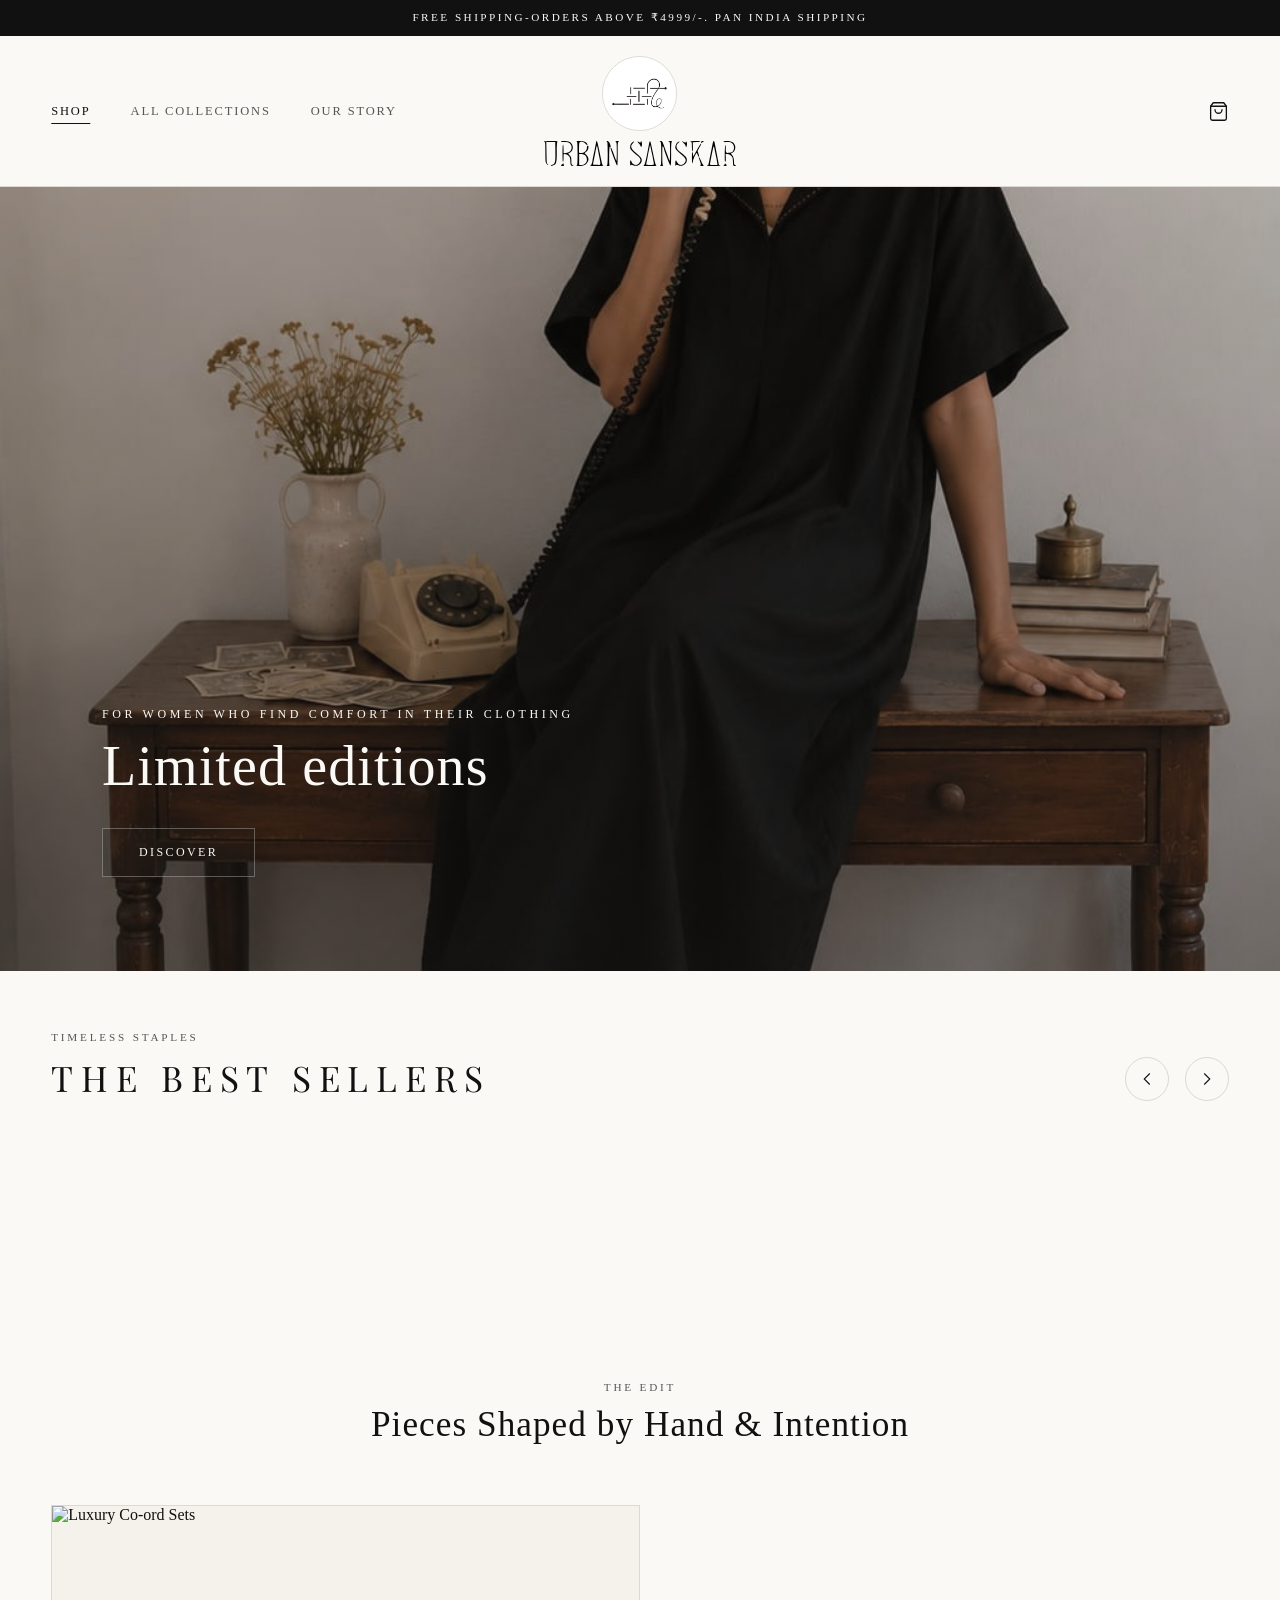
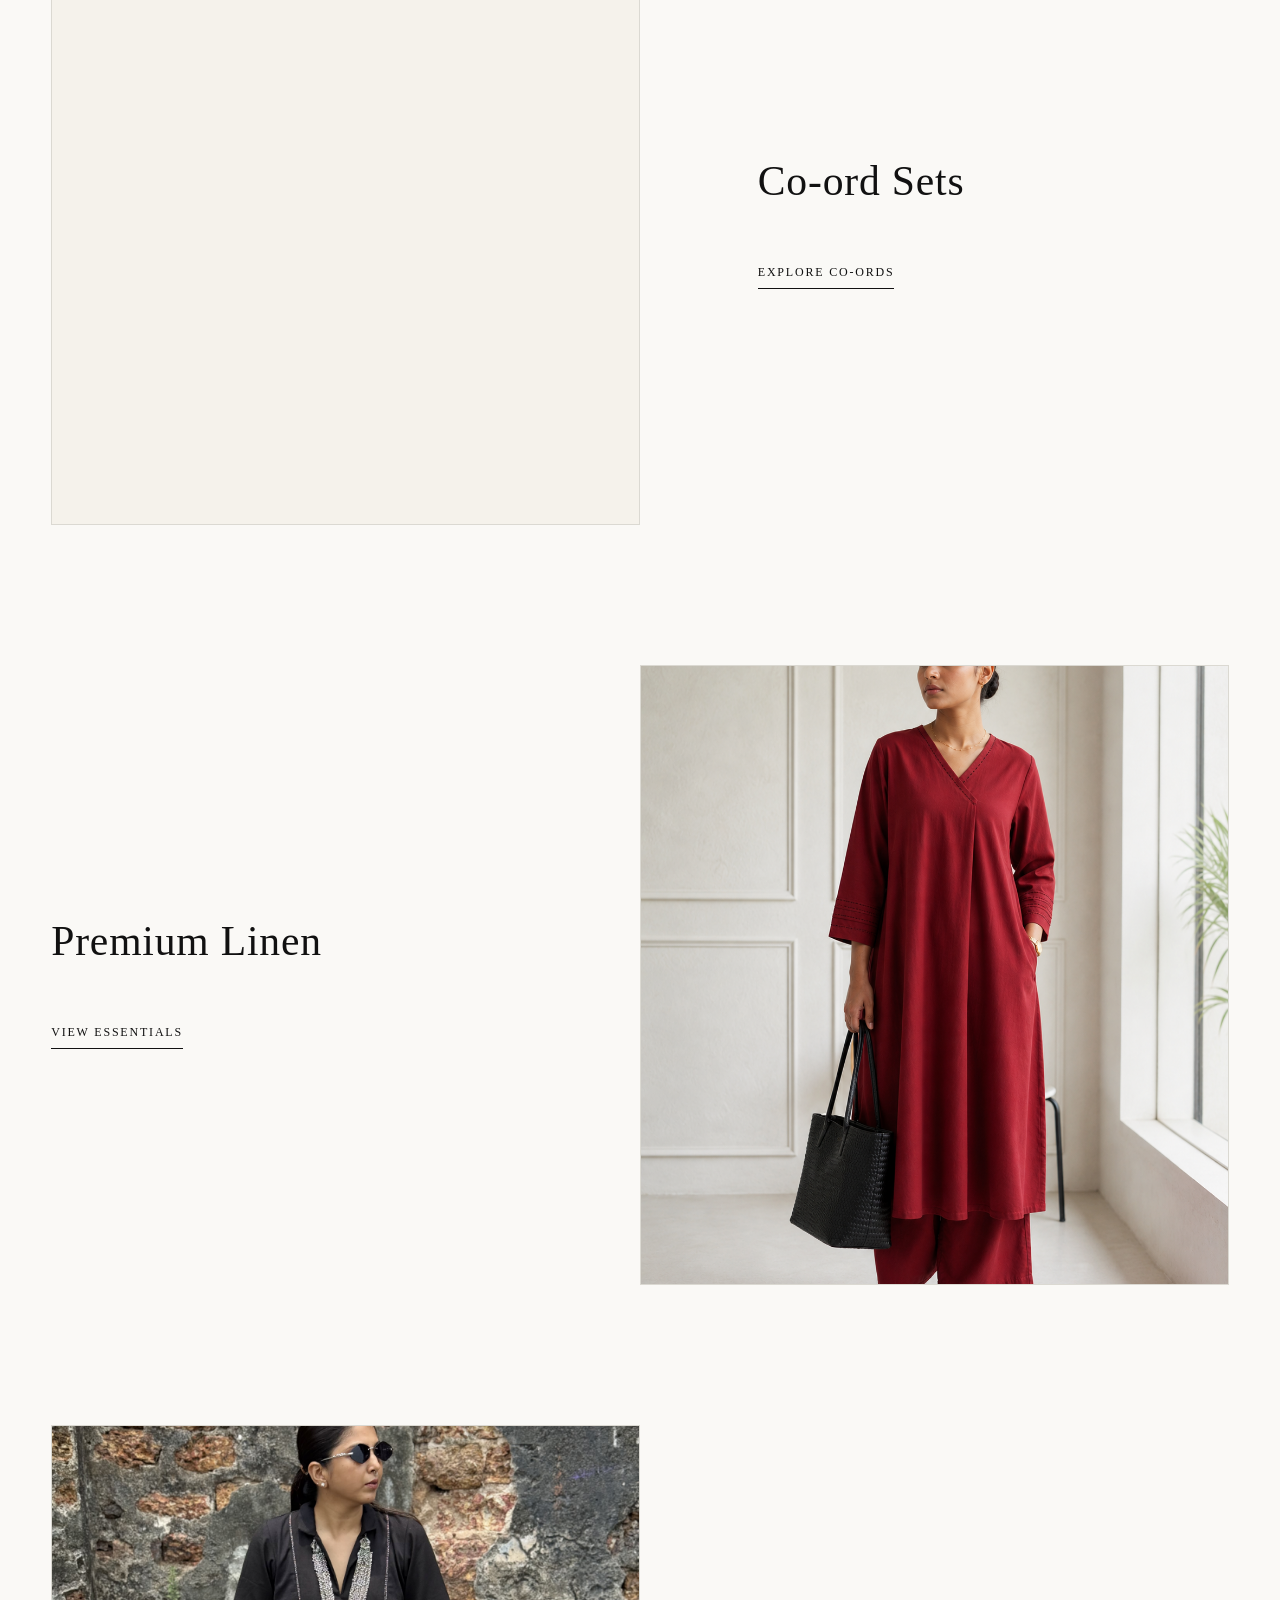
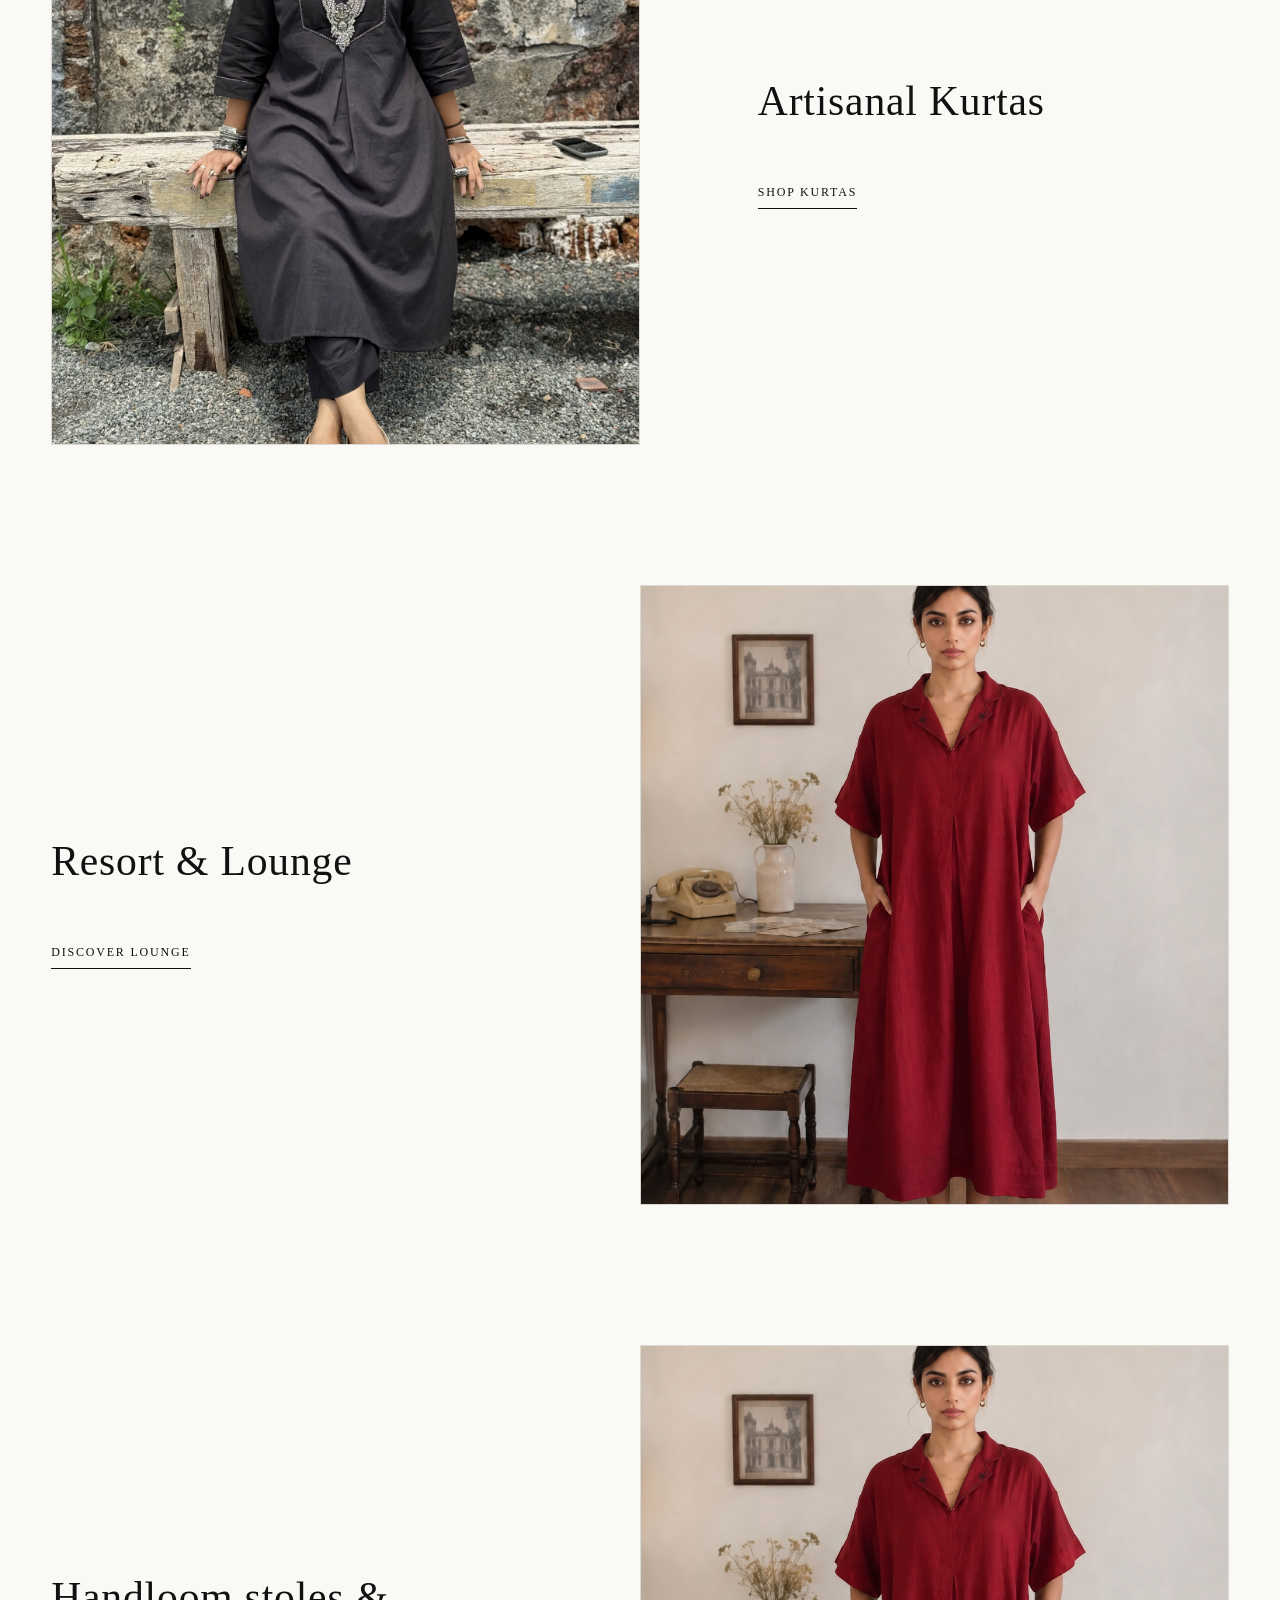
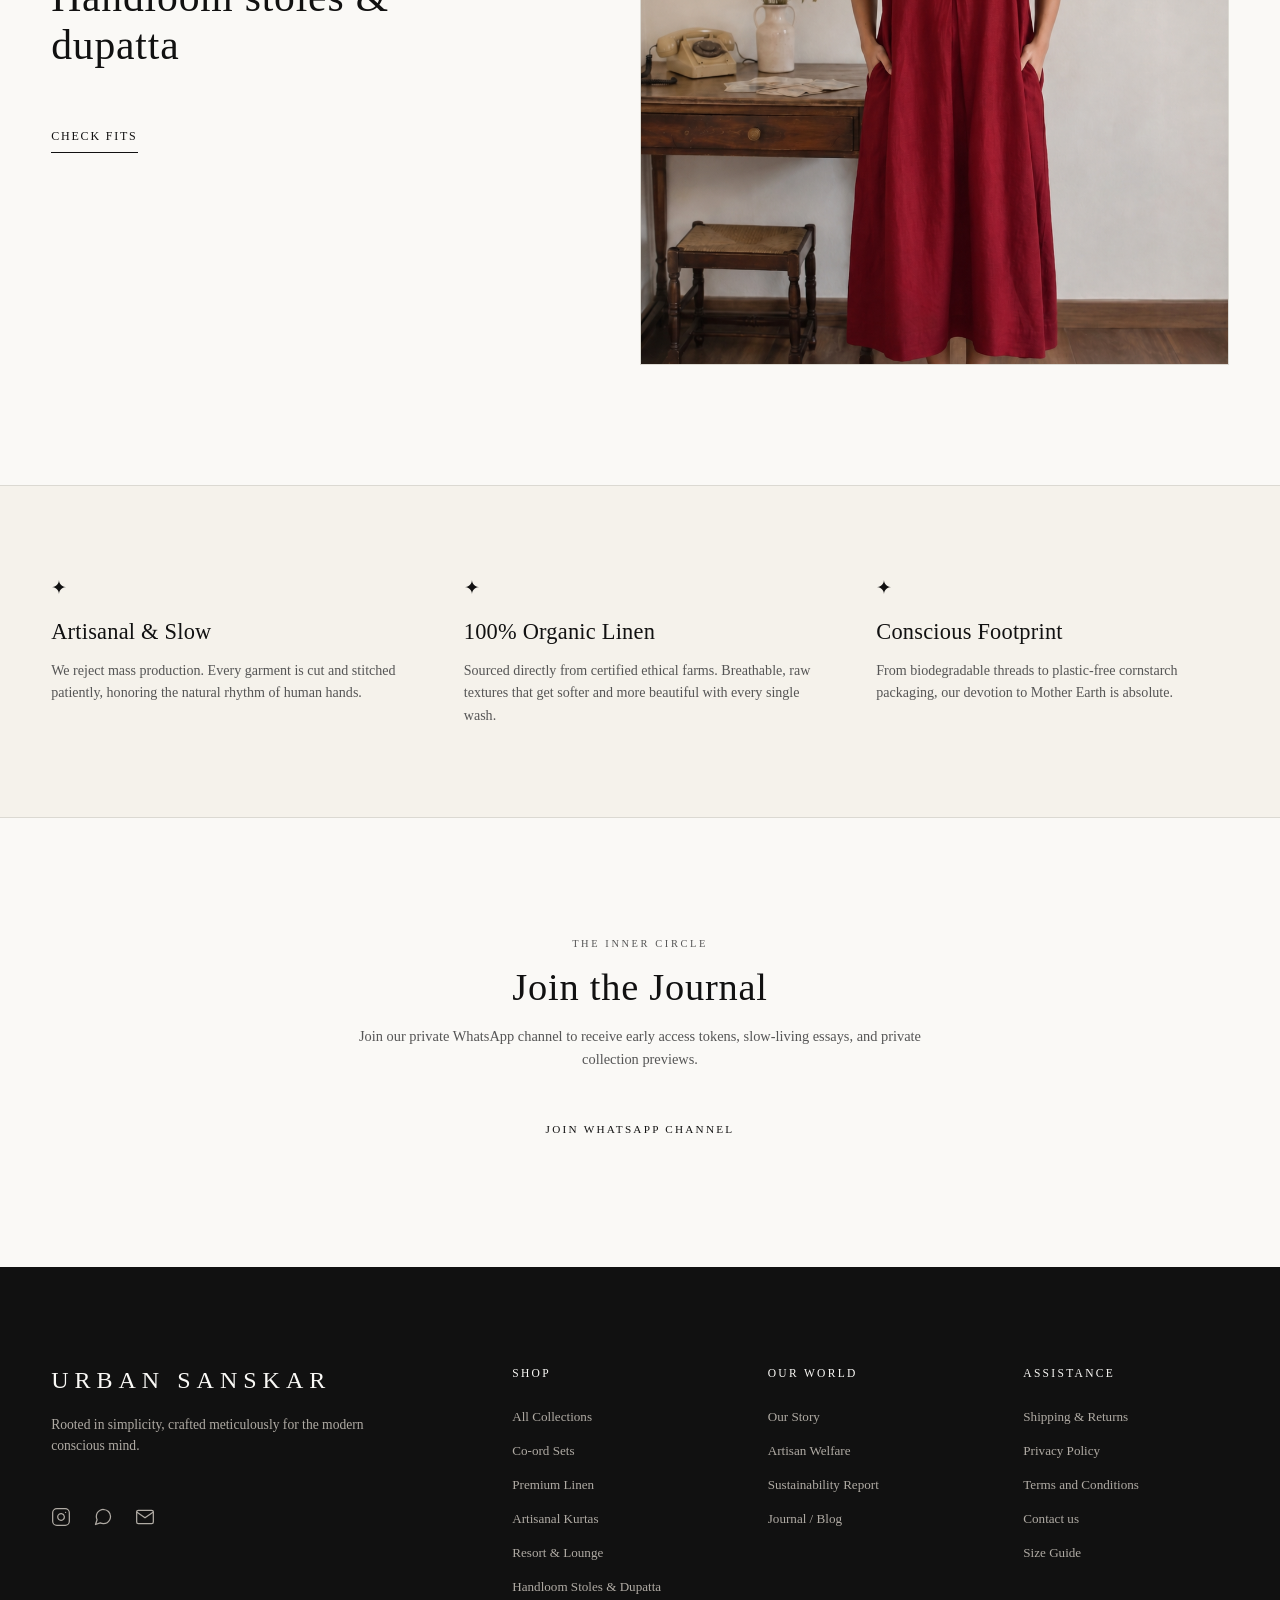
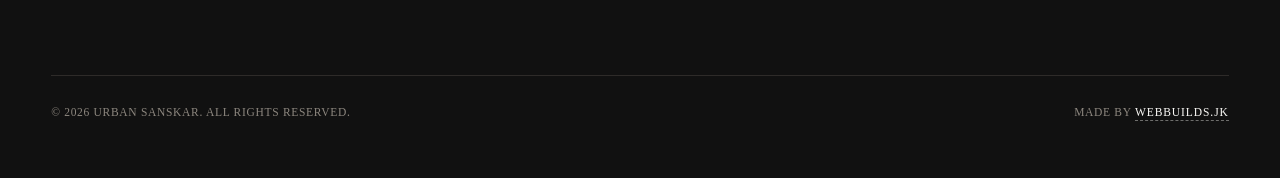
==== index.html @ b42f1dc4 "Update fmt.Println message from 'Hello' to 'Goodbye'" ====
<!DOCTYPE html>
<html lang="en">

<head>
    <meta charset="UTF-8">
    <meta name="viewport" content="width=device-width, initial-scale=1.0">
    <title>Urban Sanskar | Handcrafted Luxury</title>
    <!-- Premium Google Fonts -->
    <link
        href="https://fonts.googleapis.com/css2?family=Cormorant+Garamond:ital,wght@0,300;0,400;0,500;0,600;1,400&family=Inter:wght@200;300;400;500&display=swap"
        rel="stylesheet">
    <link rel="stylesheet" href="style.css">
</head>

<body>

    <!-- 1. Top Luxury Announcement Bar -->
    <div class="announcement-bar">
        <span>FREE SHIPPING-ORDERS ABOVE ₹4999/-. PAN INDIA SHIPPING</span>
    </div>

    <!-- 2. Master Header / Navbar -->
    <header class="main-header">

        <!-- Left Section: Desktop Navigation Links / Mobile Hamburger -->
        <div class="header-col nav-left">
            <!-- Mobile Hamburger (Hidden on Desktop) -->
            <button class="menu-toggle-btn" id="menu-open-btn" aria-label="Open Menu">
                <svg width="24" height="24" viewBox="0 0 24 24" fill="none" stroke="currentColor" stroke-width="1.2">
                    <line x1="4" y1="7" x2="20" y2="7"></line>
                    <line x1="4" y1="12" x2="20" y2="12"></line>
                    <line x1="4" y1="17" x2="20" y2="17"></line>
                </svg>
            </button>

            <!-- Desktop Menu -->
            <nav class="desktop-nav">
                <a href="index.html" class="nav-link active">Shop</a>
                <a href="collections.html" class="nav-link">All Collections</a>
                <a href="about.html" class="nav-link">Our Story</a>
            </nav>
        </div>

        <!-- Center Section: Stacked Circle Logo & Brand Name -->
        <div class="header-col nav-center">
            <div class="brand-identity">
                <div class="logo-circle-container">
                    <img src="logo.jpg" alt="Urban Sanskar Logo" class="brand-logo-img"
                        onerror="this.style.display='none'">
                </div>
                <h1 class="brand-name">

                    <img src="logo.svg" alt="URBAN SANSKAR" class="logo-svg">
                </h1>
            </div>
        </div>

        <!-- Right Section: Clean Single Cart Action Handle -->
        <div class="header-col nav-right">
            <a href="cart.html" class="icon-action-btn cart-toggle-handle" aria-label="Open Shopping Cart"
                style="text-decoration: none; color: inherit; position: relative; display: inline-flex; align-items: center; justify-content: center; background: none; border: none; padding: 0; cursor: pointer;">
                <svg width="21" height="21" viewBox="0 0 24 24" fill="none" stroke="currentColor" stroke-width="1.5"
                    stroke-linecap="round" stroke-linejoin="round">
                    <path d="M6 2L3 6v14a2 2 0 0 0 2 2h14a2 2 0 0 0 2-2V6l-3-4z"></path>
                    <line x1="3" y1="6" x2="21" y2="6"></line>
                    <path d="M16 10a4 4 0 0 1-8 0"></path>
                </svg>
                <span class="cart-badge-dot">0</span>
            </a>
        </div>
    </header>

    <!-- 3. Premium Left-Side Slide Mobile Drawer Overlay Structure -->
    <div class="mobile-drawer-overlay" id="mobile-drawer-overlay"></div>
    <div class="mobile-navigation-drawer" id="mobile-nav-drawer">
        <div class="drawer-header">
            <span class="drawer-title">Menu</span>
            <button class="close-drawer-btn" id="menu-close-btn" aria-label="Close Menu">
                <svg width="24" height="24" viewBox="0 0 24 24" fill="none" stroke="currentColor" stroke-width="1.2">
                    <line x1="18" y1="6" x2="6" y2="18"></line>
                    <line x1="6" y1="6" x2="18" y2="18"></line>
                </svg>
            </button>
        </div>
        <nav class="drawer-links-box">
            <a href="index.html" class="drawer-link active">Shop</a>
            <a href="collections.html" class="drawer-link">All Collections</a>
            <a href="about.html" class="drawer-link">Our Story</a>
            <a href="shipping-returns.html" class="drawer-link">Shipping & Returns</a>
            <a href="size-guide.html" class="drawer-link">Size Guide</a>
        </nav>
        <div class="drawer-footer">
            <p>Rooted in simplicity, crafted for luxury.</p>
        </div>
    </div>


    <!-- HERO -->
    <section class="hero-section" id="hero-section">

        <div class="hero-layer layer-base">
            <img src="brand.jpg" alt="Urban Sanskar Canvas" class="hero-img">
            <div class="hero-overlay-darkness"></div>
        </div>

        <div class="hero-layer layer-product" id="hero-product-layer">
            <img src="image.jpg" alt="Urban Sanskar Premium Linen Wear" class="hero-img">
            <div class="hero-overlay-darkness"></div>
        </div>

        <div class="hero-content-wrapper">
            <span class="hero-subtitle">For Women who find comfort in their clothing</span>
            <h2 class="hero-title">Limited editions</h2>
            <a href="collections.html" class="hero-discover-btn">Discover</a>
        </div>
    </section>


 <section class="best-sellers-section">
        <div class="slider-header-wrapper">
            <div class="slider-title-block">
                <span class="intro-sub">Timeless Staples</span>
                <h2 class="slider-main-heading">The Best Sellers</h2>
            </div>

            <div class="slider-arrow-controls">
                <button class="slider-arrow-btn arrow-left" id="slide-left-btn" aria-label="Slide Left">
                    <svg width="22" height="22" viewBox="0 0 24 24" fill="none" stroke="currentColor"
                        stroke-width="1.2">
                        <polyline points="15 18 9 12 15 6"></polyline>
                    </svg>
                </button>
                <button class="slider-arrow-btn arrow-right" id="slide-right-btn" aria-label="Slide Right">
                    <svg width="22" height="22" viewBox="0 0 24 24" fill="none" stroke="currentColor"
                        stroke-width="1.2">
                        <polyline points="9 18 15 12 9 6"></polyline>
                    </svg>
                </button>
            </div>
        </div>

        <div class="product-slider-track" id="product-slider-track">
            <div style="padding: 40px; text-align: center; color: #888; grid-column: 1/-1; width: 100%;">
                Loading timeless luxury staples...
            </div>
        </div>
    </section>
    
    <!-- Categories -->
    <div class="category-section-intro">
        <span class="intro-sub">The Edit</span>
        <h2 class="intro-main-heading">Pieces Shaped by Hand & Intention</h2>
    </div>

    <section class="editorial-categories-container">

        <div class="editorial-category-row">
            <div class="cat-image-wrapper">
                <img src="1.JPG" alt="Luxury Co-ord Sets" class="cat-display-img">
            </div>
            <div class="cat-info-wrapper">
                <span class="cat-count"></span>
                <h3 class="cat-title">Co-ord Sets</h3>
                <p class="cat-description"></p>
                <a href="collections.html?category=coord-sets" class="cat-action-link-btn">Explore Co-ords</a>
            </div>
        </div>

        <div class="editorial-category-row row-inverted">
            <div class="cat-image-wrapper">
                <img src="3.png" alt="Premium Linen Essentials" class="cat-display-img">
            </div>
            <div class="cat-info-wrapper">
                <span class="cat-count"></span>
                <h3 class="cat-title">Premium Linen</h3>
                <p class="cat-description"></p>
                <a href="collections.html?category=premium-linen" class="cat-action-link-btn">View Essentials</a>
            </div>
        </div>

        <div class="editorial-category-row">
            <div class="cat-image-wrapper">
                <img src="2.jpg" alt="Artisanal Kurtas" class="cat-display-img">
            </div>
            <div class="cat-info-wrapper">
                <span class="cat-count"></span>
                <h3 class="cat-title">Artisanal Kurtas</h3>
                <p class="cat-description"></p>
                <a href="collections.html?category=artisanal-kurtas" class="cat-action-link-btn">Shop Kurtas</a>
            </div>
        </div>

        <div class="editorial-category-row row-inverted">
            <div class="cat-image-wrapper">
                <img src="5.png" alt="Resort & Lounge Luxury" class="cat-display-img">
            </div>
            <div class="cat-info-wrapper">
                <span class="cat-count"></span>
                <h3 class="cat-title">Resort & Lounge</h3>
                <p class="cat-description"></p>
                <a href="collections.html?category=resort-lounge" class="cat-action-link-btn">Discover Lounge</a>
            </div>
        </div>
                <div class="editorial-category-row row-inverted">
            <div class="cat-image-wrapper">
                <img src="5.png" alt="Handloom stoles & dupatta" class="cat-display-img">
            </div>
            <div class="cat-info-wrapper">
                <span class="cat-count"></span>
                <h3 class="cat-title">Handloom stoles & dupatta</h3>
                <p class="cat-description"></p>
                <a href="collections.html?category=handloom-dupatta" class="cat-action-link-btn">Check Fits</a>
            </div>
        </div>
    </section>

    <section class="brand-values-section">
        <div class="values-grid">
            <div class="value-card">
                <span class="value-icon">✦</span>
                <h4 class="value-title">Artisanal & Slow</h4>
                <p class="value-text">We reject mass production. Every garment is cut and stitched patiently,
                    honoring
                    the natural rhythm of human hands.</p>
            </div>
            <div class="value-card">
                <span class="value-icon">✦</span>
                <h4 class="value-title">100% Organic Linen</h4>
                <p class="value-text">Sourced directly from certified ethical farms. Breathable, raw textures that
                    get
                    softer and more beautiful with every single wash.</p>
            </div>
            <div class="value-card">
                <span class="value-icon">✦</span>
                <h4 class="value-title">Conscious Footprint</h4>
                <p class="value-text">From biodegradable threads to plastic-free cornstarch packaging, our devotion
                    to
                    Mother Earth is absolute.</p>
            </div>
        </div>
    </section>

    <section class="newsletter-section">
        <div class="newsletter-content-box">
            <span class="news-sub">The Inner Circle</span>
            <h3 class="news-title">Join the Journal</h3>
            <p class="news-desc">Join our private WhatsApp channel to receive early access tokens, slow-living essays,
                and private collection previews.</p>

            <div class="newsletter-action-box">
                 <a href="https://wa.me/919746539916?text=Hi%20Urban%20Sanskar,%20I%20want%20to%20subscribe%20to%20your%20journal%20and%20latest%20collection%20updates."
                    target="_blank" class="news-submit-btn" style="text-decoration: none; display: inline-block; text-align: center;">
                    Join WhatsApp Channel
                </a>
            </div>
        </div>
    </section>

    <footer class="main-footer">
        <div class="footer-grid">

            <div class="footer-col-block brand-brief">
                <h2 class="footer-brand-name">URBAN SANSKAR</h2>
                <p class="footer-tagline">Rooted in simplicity, crafted meticulously for the modern conscious mind.
                </p>

                <div class="footer-social-icons">
                    <a href="https://instagram.com/_urban_sanskar" target="_blank" aria-label="Instagram">
                        <svg width="20" height="20" viewBox="0 0 24 24" fill="none" stroke="currentColor"
                            stroke-width="1.5" stroke-linecap="round" stroke-linejoin="round">
                            <rect x="2" y="2" width="20" height="20" rx="5" ry="5"></rect>
                            <path d="M16 11.37A4 4 0 1 1 12.63 8 4 4 0 0 1 16 11.37z"></path>
                            <line x1="17.5" y1="6.5" x2="17.51" y2="6.5"></line>
                        </svg>
                    </a>

                    <a href="https://wa.me/919746539916" target="_blank" aria-label="WhatsApp">
                        <svg width="20" height="20" viewBox="0 0 24 24" fill="none" stroke="currentColor"
                            stroke-width="1.5" stroke-linecap="round" stroke-linejoin="round">
                            <path
                                d="M21 11.5a8.38 8.38 0 0 1-.9 3.8 8.5 8.5 0 0 1-7.6 4.7 8.38 8.38 0 0 1-3.8-.9L3 21l1.9-5.7a8.38 8.38 0 0 1-.9-3.8 8.5 8.5 0 0 1 4.7-7.6 8.38 8.38 0 0 1 3.8-.9h.5a8.48 8.48 0 0 1 8 8v.5z">
                            </path>
                        </svg>
                    </a>

                    <a href="mailto:info@urbansanskar.in" aria-label="Email">
                        <svg width="20" height="20" viewBox="0 0 24 24" fill="none" stroke="currentColor"
                            stroke-width="1.5" stroke-linecap="round" stroke-linejoin="round">
                            <path d="M4 4h16c1.1 0 2 .9 2 2v12c0 1.1-.9 2-2 2H4c-1.1 0-2-.9-2-2V6c0-1.1.9-2 2-2z">
                            </path>
                            <polyline points="22,6 12,13 2,6"></polyline>
                        </svg>
                    </a>
                </div>
            </div>

            <div class="footer-col-block">
                <h5 class="footer-col-title">Shop</h5>
                <ul class="footer-links-list">
                    <li><a href="collections.html">All Collections</a></li>
                    <!-- Query parameters added to the links -->
                    <li><a href="collections.html?category=coord-sets">Co-ord Sets</a></li>
                    <li><a href="collections.html?category=premium-linen">Premium Linen</a></li>
                    <li><a href="collections.html?category=artisanal-kurtas">Artisanal Kurtas</a></li>
                    <li><a href="collections.html?category=resort-lounge">Resort & Lounge</a></li>
                    <li><a href="collections.html?category=handloom-dupatta">Handloom Stoles & Dupatta</a></li>
                </ul>
            </div>

            <div class="footer-col-block">
                <h5 class="footer-col-title">Our World</h5>
                <ul class="footer-links-list">
                    <li><a href="about.html">Our Story</a></li>
                    <li><a href="our-world.html#artisans">Artisan Welfare</a></li>
                    <li><a href="our-world.html#sustainability">Sustainability Report</a></li>
                    <li><a href="our-world.html#journal">Journal / Blog</a></li>
                </ul>
            </div>

            <div class="footer-col-block">
                <h5 class="footer-col-title">Assistance</h5>
                <ul class="footer-links-list">
                    <li><a href="shipping-returns.html">Shipping & Returns</a></li>
                    <li><a href="privacy.html">Privacy Policy</a></li>
                    <li><a href="terms.html">Terms and Conditions</a></li>
                    <li><a href="contact.html">Contact us</a></li>
                    <li><a href="size-guide.html">Size Guide</a></li>
                </ul>
            </div>

        </div>

        <div class="footer-bottom-bar">
            <p class="footer-copyright">&copy; 2026 Urban Sanskar. All Rights Reserved.</p>
            <p class="footer-agency-credits">
                Made by <a href="https://instagram.com/webbuilds.jk" target="_blank"
                    class="developer-link">webbuilds.jk</a>
            </p>
        </div>
    </footer>

    <script src="app.js"></script>
</body>

</html>
---- style.css ----
/* --- THE ARTISANAL LUXURY DESIGN SYSTEM --- */
@import url('https://fonts.googleapis.com/css2?family=Playfair+Display:ital,wght@0,400;0,500;1,400&family=Inter:wght@300;400;500;600&display=swap');

:root {
    /* Brand Fonts */
    --font-brand-serif: 'Playfair Display', serif;
    --font-brand-sans: 'Inter', sans-serif;

    /* 🔥 LOGO-INSPIRED PREMIUM COLOR PALETTE (LINEN IVORY) */
    --canvas-bg: #faf9f6;
    /* Ekdum premium, saaf aur warm off-white */
    --ink-primary: #111111;
    --ink-secondary: #555555;
    --border-fine: #dbd9d2;
    /* Light canvas ke sath border ko thoda soft kiya */
}

* {
    margin: 0;
    padding: 0;
    box-sizing: border-box;
}

body {
    background-color: var(--canvas-bg);
    color: var(--ink-primary);
    font-family: var(--font-sans);
    -webkit-font-smoothing: antialiased;
    overflow-x: hidden;
}

button,
a {
    font-family: inherit;
    color: inherit;
    text-decoration: none;
    background: none;
    border: none;
    cursor: pointer;
}

/* --- TOP ANNOUNCEMENT LINE --- */
.announcement-bar {
    background-color: var(--ink-primary);
    color: var(--canvas-bg);
    text-align: center;
    padding: 12px 20px;
    font-size: 0.7rem;
    font-weight: 400;
    letter-spacing: 0.22em;
    line-height: 1;
    border-bottom: 1px solid var(--ink-primary);
}

/* --- THE SYMMETRICAL EDITORIAL HEADER --- */
.main-header {
    display: grid;
    grid-template-columns: 1fr auto 1fr;
    /* Ensures absolute dead centering regardless of element counts */
    align-items: center;
    padding: 20px 4%;
    background-color: var(--canvas-bg);
    border-bottom: 1px solid var(--border-fine);
    position: sticky;
    top: 0;
    z-index: 900;
}

.header-col {
    display: flex;
    align-items: center;
    width: 100%;
}

/* Left Alignments */
.nav-left {
    justify-content: flex-start;
}

.desktop-nav {
    display: flex;
    gap: 40px;
}

.nav-link {
    font-size: 0.78rem;
    text-transform: uppercase;
    letter-spacing: 0.15em;
    font-weight: 400;
    color: var(--ink-secondary);
    position: relative;
    padding: 5px 0;
    transition: color var(--speed-premium);
}

.nav-link:hover,
.nav-link.active {
    color: var(--ink-primary);
}

.nav-link::after {
    content: '';
    position: absolute;
    bottom: 0;
    left: 50%;
    transform: translateX(-50%);
    width: 0;
    height: 1px;
    background-color: var(--ink-primary);
    transition: width var(--speed-premium);
}

.nav-link:hover::after,
.nav-link.active::after {
    width: 100%;
}

/* Center Identity Stack */
.nav-center {
    justify-content: center;
}

.brand-identity {
    display: flex;
    flex-direction: column;
    align-items: center;
    gap: 10px;
    text-align: center;
}

.logo-circle-container {
    width: 75px;
    height: 75px;
    border-radius: 50%;
    border: 1px solid var(--border-fine);
    overflow: hidden;
    background-color: #fff;
    display: flex;
    align-items: center;
    justify-content: center;
    transition: var(--speed-premium);
}

.brand-logo-img {
    width: 100%;
    height: 100%;
    object-fit: cover;
}

.brand-name {
    display: flex;
    align-items: center;
    justify-content: center;
    /* Logo ko center mein rakhne ke liye */
    margin: 0;
    padding: 0;
}

.logo-svg {
    height: 25px;

    width: auto;
    /* Isse width apne aap sahi ratio mein adjust ho jayegi */
    display: block;

    /* ⚠️ IMPORTANT TIP: Agar website ka header BLACK/DARK rang ka hai, 
       toh niche waali line ka comment hata dena (uncomment kar dena) */
    /* filter: invert(1); */
}

/* Right Actions Configuration */
.nav-right {
    justify-content: flex-end;
}

.icon-action-btn {
    position: relative;
    display: flex;
    align-items: center;
    justify-content: center;
    padding: 6px;
    transition: transform var(--speed-premium), color var(--speed-premium);
    color: var(--ink-primary);
}

.icon-action-btn:hover {
    transform: scale(1.04);
    color: var(--ink-secondary);
}

.cart-badge-dot {
    position: absolute;
    top: -2px;
    right: -2px;
    background-color: var(--ink-primary);
    color: var(--canvas-bg);
    font-size: 0.55rem;
    font-weight: 500;
    min-width: 14px;
    height: 14px;
    border-radius: 10px;
    display: flex;
    align-items: center;
    justify-content: center;
    padding: 0 4px;
}

.menu-toggle-btn {
    display: none;
}

/* --- LEFT-SIDE SLIDE DRAWER UI --- */
.mobile-drawer-overlay {
    position: fixed;
    top: 0;
    left: 0;
    width: 100vw;
    height: 100vh;
    background-color: rgba(28, 26, 25, 0.4);
    backdrop-filter: blur(2px);
    z-index: 2000;
    opacity: 0;
    pointer-events: none;
    transition: opacity var(--speed-premium);
}

.mobile-drawer-overlay.is-visible {
    opacity: 1;
    pointer-events: auto;
}

.mobile-navigation-drawer {
    position: fixed;
    top: 0;
    left: -100%;
    width: 85vw;
    max-width: 360px;
    height: 100vh;
    background-color: var(--canvas-bg);
    z-index: 2100;
    display: flex;
    flex-direction: column;
    padding: 40px 30px;
    box-shadow: 10px 0 40px rgba(0, 0, 0, 0.03);
    transition: left var(--speed-premium);
}

.mobile-navigation-drawer.is-open {
    left: 0;
}

.drawer-header {
    display: flex;
    justify-content: space-between;
    align-items: center;
    margin-bottom: 60px;
    border-bottom: 1px solid var(--border-fine);
    padding-bottom: 15px;
}

.drawer-title {
    font-size: 0.75rem;
    text-transform: uppercase;
    letter-spacing: 0.15em;
    color: var(--ink-secondary);
}

.close-drawer-btn {
    padding: 5px;
    color: var(--ink-primary);
}

.drawer-links-box {
    display: flex;
    flex-direction: column;
    gap: 32px;
}

.drawer-link {
    font-family: var(--font-serif);
    font-size: 1.8rem;
    font-weight: 300;
    letter-spacing: 0.05em;
    color: var(--ink-secondary);
    transition: color var(--speed-premium), padding-left var(--speed-premium);
}

.drawer-link:hover,
.drawer-link.active {
    color: var(--ink-primary);
    padding-left: 8px;
}

.drawer-footer {
    margin-top: auto;
    border-top: 1px solid var(--border-fine);
    padding-top: 20px;
    font-size: 0.75rem;
    font-style: italic;
    font-family: var(--font-serif);
    color: var(--ink-secondary);
}

/* --- HARDCORE MOBILE RESPONSIVENESS MATRIX --- */
@media (max-width: 868px) {
    .main-header {
        grid-template-columns: 1fr auto 1fr;
        padding: 16px 4%;
    }

    .desktop-nav {
        display: none;
    }

    .menu-toggle-btn {
        display: flex;
        justify-content: flex-start;
        padding: 6px;
    }

    .brand-name {
        font-size: 1.15rem;
        letter-spacing: 0.2em;
        margin-right: -0.2em;
    }

    .logo-circle-container {
        width: 55px;
        height: 55px;
    }
}

/* Hero-section */
/* --- LUXURY CINEMATIC HERO SECTION --- */
.hero-section {
    position: relative;
    width: 100%;
    height: calc(100vh - 116px);
    /* Perfect height balancing the navbar space */
    background-color: var(--ink-primary);
    overflow: hidden;
}

.hero-layer {
    position: absolute;
    top: 0;
    left: 0;
    width: 100%;
    height: 100%;
    overflow: hidden;
}

.hero-img {
    width: 100%;
    height: 100%;
    object-fit: cover;
    object-position: center;
}

/* Elegant soft dark layer so text remains highly readable */
.hero-overlay-darkness {
    position: absolute;
    top: 0;
    left: 0;
    width: 100%;
    height: 100%;
    background: linear-gradient(to bottom, rgba(28, 26, 25, 0.2), rgba(28, 26, 25, 0.45));
}

/* Base Layer stays grounded */
.layer-base {
    z-index: 10;
}

/* Product Layer - Initially completely tucked away to the left edge */
.layer-product {
    z-index: 20;
    transform: translateX(-100%);
    /* 2.5 seconds silk transition utilizing high-end cubic bezier */
    transition: transform 2.5s cubic-bezier(0.16, 1, 0.3, 1);
    will-change: transform;
    /* Preps GPU for elite performance */
}

/* Trigger class pushed via JS on load */
.hero-section.is-activated .layer-product {
    transform: translateX(0);
    /* Smoothly slides in and locks */
}

/* Typography Editorial Overlay Wrapper */
.hero-content-wrapper {
    position: absolute;
    bottom: 12%;
    left: 8%;
    z-index: 30;
    display: flex;
    flex-direction: column;
    align-items: flex-start;
    max-width: 600px;

    /* Initially invisible */
    opacity: 0;
    transform: translateY(30px);
    /* Waits 2.3 seconds for the slide animation to finish before fading in */
    transition: opacity 1.5s cubic-bezier(0.16, 1, 0.3, 1), transform 1.5s cubic-bezier(0.16, 1, 0.3, 1);
    transition-delay: 2.3s;
    will-change: opacity, transform;
}

/* When hero activates, content transitions flawlessly */
.hero-section.is-activated .hero-content-wrapper {
    opacity: 1;
    transform: translateY(0);
}

.hero-subtitle {
    font-size: 0.75rem;
    text-transform: uppercase;
    letter-spacing: 0.3em;
    color: var(--canvas-bg);
    margin-bottom: 12px;
    font-weight: 300;
}

.hero-title {
    font-family: var(--font-serif);
    font-size: 3.5rem;
    font-weight: 300;
    color: var(--canvas-bg);
    line-height: 1.15;
    margin-bottom: 30px;
    letter-spacing: 0.02em;
}

/* The Minimalist Premium CTA Button */
.hero-discover-btn {
    font-size: 0.75rem;
    text-transform: uppercase;
    letter-spacing: 0.2em;
    color: var(--canvas-bg);
    padding: 16px 36px;
    border: 1px solid rgba(250, 249, 245, 0.3);
    background-color: rgba(28, 26, 25, 0.2);
    backdrop-filter: blur(4px);
    transition: background-color 0.4s ease, border-color 0.4s ease, transform 0.4s ease;
}

.hero-discover-btn:hover {
    background-color: var(--canvas-bg);
    color: var(--ink-primary);
    border-color: var(--canvas-bg);
    transform: translateY(-2px);
}

/* --- MOBILE TIMINGS AND LAYOUT OPTIMIZATION --- */
@media (max-width: 868px) {
    .hero-section {
        height: calc(100vh - 101px);
        /* Recalibrated to fit responsive header heights */
    }

    .hero-content-wrapper {
        bottom: 8%;
        left: 6%;
        right: 6%;
    }

    .hero-title {
        font-size: 2.2rem;
        margin-bottom: 24px;
    }

    .hero-discover-btn {
        width: 100%;
        text-align: center;
        padding: 14px 24px;
    }
}

/* --- EDITORIAL MINIMAL CATEGORIES LAYOUT --- */

/* Intro Header System */
.category-section-intro {
    text-align: center;
    padding: 100px 4% 60px 4%;
    background-color: var(--canvas-bg);
}

.intro-sub {
    font-size: 0.7rem;
    text-transform: uppercase;
    letter-spacing: 0.25em;
    color: var(--ink-secondary);
    display: block;
    margin-bottom: 12px;
}

.intro-main-heading {
    font-family: var(--font-serif);
    font-size: 2.2rem;
    font-weight: 400;
    color: var(--ink-primary);
    letter-spacing: 0.03em;
}

/* Master Category Grid Mechanics */
.editorial-categories-container {
    max-width: 1300px;
    margin: 0 auto;
    padding: 0 4% 120px 4%;
    display: flex;
    flex-direction: column;
    gap: 140px;
    /* Expansive upscale row spacing */
    background-color: var(--canvas-bg);
}

.editorial-category-row {
    display: flex;
    align-items: center;
    justify-content: space-between;
    gap: 10%;
    /* Huge airy column gap */
}

/* Row Alternator Trigger Rule */
.editorial-category-row.row-inverted {
    flex-direction: row-reverse;
    /* Flips placement smoothly on desktop viewports */
}

/* Image Presentation Layer */
.cat-image-wrapper {
    flex: 1;
    max-width: 50%;
    height: 620px;
    /* Editorial portrait container depth */
    overflow: hidden;
    border: 1px solid var(--border-fine);
    background-color: #f5f2eb;
}

.cat-display-img {
    width: 100%;
    height: 100%;
    object-fit: cover;
    object-position: center;
    transition: transform 0.8s cubic-bezier(0.16, 1, 0.3, 1);
}

/* Micro-interaction zoom effect */
.cat-image-wrapper:hover .cat-display-img {
    transform: scale(1.03);
}

/* Typography Data Layout */
.cat-info-wrapper {
    flex: 1;
    max-width: 40%;
    display: flex;
    flex-direction: column;
    align-items: flex-start;
}

.cat-count {
    font-size: 0.65rem;
    color: var(--ink-secondary);
    letter-spacing: 0.2em;
    margin-bottom: 16px;
    font-weight: 500;
}

.cat-title {
    font-family: var(--font-serif);
    font-size: 2.6rem;
    font-weight: 300;
    color: var(--ink-primary);
    margin-bottom: 20px;
    letter-spacing: 0.02em;
}

.cat-description {
    font-size: 0.9rem;
    line-height: 1.7;
    color: var(--ink-secondary);
    margin-bottom: 36px;
    font-weight: 300;
}

/* Elite Minimalist Call to Action Handles */
.cat-action-link-btn {
    font-size: 0.75rem;
    text-transform: uppercase;
    letter-spacing: 0.15em;
    font-weight: 500;
    color: var(--ink-primary);
    padding: 4px 0 8px 0;
    border-bottom: 1px solid var(--ink-primary);
    transition: color 0.3s ease, border-color 0.3s ease, padding-left 0.3s ease;
}

.cat-action-link-btn:hover {
    color: var(--ink-secondary);
    border-color: var(--border-fine);
    padding-left: 6px;
    /* High-end horizontal micro shift indicator */
}

/* --- ADAPTIVE RESPONSIVENESS (MOBILE BREAKDOWN MATRIX) --- */
@media (max-width: 992px) {
    .cat-image-wrapper {
        height: 480px;
    }

    .cat-title {
        font-size: 2.1rem;
    }
}

@media (max-width: 868px) {
    .category-section-intro {
        padding: 70px 6% 40px 6%;
    }

    .intro-main-heading {
        font-size: 1.7rem;
        line-height: 1.3;
    }

    .editorial-categories-container {
        gap: 80px;
        padding-bottom: 80px;
    }

    /* Completely bypasses desktop structures to force perfect layout symmetry on phone screens */
    .editorial-category-row,
    .editorial-category-row.row-inverted {
        flex-direction: column;
        /* Stacks image straight over info content cards */
        gap: 24px;
    }

    .cat-image-wrapper,
    .cat-info-wrapper {
        max-width: 100%;
        flex: none;
        width: 100%;
    }

    /* 🔥 FIXED: Height ko 420px se 'auto' kiya taaki container image ke hisab se adjust ho */
    .cat-image-wrapper {
        height: auto;
    }

    /* 🔥 FIXED: Image ko natural scale par laya aur object-fit contain kiya taaki CUT na ho */
    .cat-image-wrapper .cat-display-img {
        height: auto;
        width: 100%;
        object-fit: contain;
    }

    .cat-info-wrapper {
        padding: 0 10px;
    }

    .cat-title {
        font-size: 1.8rem;
        margin-bottom: 12px;
    }

    .cat-description {
        font-size: 0.85rem;
        margin-bottom: 24px;
        line-height: 1.6;
    }
}

/* --- PREMIUM LOOKBOOK BEST SELLERS SLIDER --- */
.best-sellers-section {
    background-color: var(--canvas-bg);
    padding: 60px 0 120px 0;
    /* Left padding is 0 to let the track touch screen edge on overflow scroll */
    overflow: hidden;
}

.slider-header-wrapper {
    display: flex;
    justify-content: space-between;
    align-items: flex-end;
    padding: 0 4% 40px 4%;
    /* Kept safe horizontal margins for headers align alignment */
}

.slider-main-heading {
    font-family: var(--font-serif);
    font-size: 2.2rem;
    font-weight: 400;
    color: var(--ink-primary);
    letter-spacing: 0.02em;
    margin-top: 4px;
}

.slider-arrow-controls {
    display: flex;
    gap: 16px;
}

.slider-arrow-btn {
    width: 44px;
    height: 44px;
    border-radius: 50%;
    border: 1px solid var(--border-fine);
    display: flex;
    align-items: center;
    justify-content: center;
    color: var(--ink-primary);
    transition: background-color 0.3s ease, border-color 0.3s ease;
}

.slider-arrow-btn:hover {
    background-color: var(--ink-primary);
    color: var(--canvas-bg);
    border-color: var(--ink-primary);
}

/* Master Scroll Horizontal Window Track */
.product-slider-track {
    display: flex;
    gap: 30px;
    overflow-x: auto;
    padding: 0 4% 20px 4%;
    /* Right/Left padding preserves luxury alignment on track starts */
    scroll-snap-type: x mandatory;
    /* Native smooth hardware level scroll physics lock */
    scroll-behavior: smooth;
    scrollbar-width: none;
    /* Modern Firefox hide scrollbar */
}

/* Hide standard Webkit scroll bars to maintain expensive aesthetic view */
.product-slider-track::-webkit-scrollbar {
    display: none;
}

/* Premium Card Architecture */
.product-card {
    flex: 0 0 22%;
    /* Displays roughly 4 cards clean on standard large screens */
    min-width: 280px;
    scroll-snap-align: start;
    /* Locks perfectly onto viewport start coordinates when scrolled */
    display: flex;
    flex-direction: column;
    gap: 16px;
}

.prod-image-holder {
    position: relative;
    width: 100%;
    height: 400px;
    /* Sharp clean editorial frame ratio */
    overflow: hidden;
    background-color: #f5f2eb;
    border: 1px solid var(--border-fine);
}

.prod-main-img {
    width: 100%;
    height: 100%;
    object-fit: cover;
    object-position: center;
    transition: transform 0.7s cubic-bezier(0.16, 1, 0.3, 1);
}

/* Slow fashion micro lift on hover */
.product-card:hover .prod-main-img {
    transform: scale(1.04);
}

.prod-status-tag {
    position: absolute;
    top: 12px;
    left: 12px;
    background-color: var(--canvas-bg);
    color: var(--ink-primary);
    font-size: 0.6rem;
    text-transform: uppercase;
    letter-spacing: 0.15em;
    padding: 6px 12px;
    border: 1px solid var(--border-fine);
    font-weight: 500;
}

/* Metadata Text Layers */
.prod-details-meta {
    display: flex;
    flex-direction: column;
    gap: 6px;
}

.prod-display-name {
    font-family: var(--font-sans);
    font-size: 0.88rem;
    font-weight: 400;
    color: var(--ink-primary);
    letter-spacing: 0.01em;
    line-height: 1.4;
}

.prod-display-price {
    font-family: var(--font-sans);
    font-size: 0.85rem;
    color: var(--ink-secondary);
    font-weight: 300;
}

/* --- ADAPTIVE RESPONSIVE TRACK MODAL CHANGES --- */
@media (max-width: 1024px) {
    .product-card {
        flex: 0 0 32%;
        /* Fits 3 clean cards on tablets */
    }
}

@media (max-width: 768px) {
    .best-sellers-section {
        padding: 40px 0 80px 0;
    }

    .slider-header-wrapper {
        padding-bottom: 24px;
    }

    .slider-main-heading {
        font-size: 1.7rem;
    }

    .slider-arrow-controls {
        display: none;
        /* Hidden on mobile devices since user naturally uses touch swipes (UX standard) */
    }

    .product-slider-track {
        gap: 16px;
        /* Tighter margins on phone display grids */
    }

    .product-card {
        flex: 0 0 68%;
        /* Keeps partial card preview visible to prompt continuous horizontal swiping */
        min-width: 240px;
    }

    .prod-image-holder {
        height: 320px;
        /* Reduced box height ratio on phone frames */
    }
}

/* --- BRAND CORE VALUES GRID --- */
.brand-values-section {
    background-color: #f5f2eb;
    /* Slightly deeper organic tint to break section monotony */
    padding: 90px 4%;
    border-top: 1px solid var(--border-fine);
    border-bottom: 1px solid var(--border-fine);
}

.values-grid {
    max-width: 1200px;
    margin: 0 auto;
    display: grid;
    grid-template-columns: repeat(3, 1fr);
    gap: 60px;
}

.value-card {
    display: flex;
    flex-direction: column;
    align-items: flex-start;
}

.value-icon {
    font-size: 1.2rem;
    color: var(--ink-primary);
    margin-bottom: 20px;
}

.value-title {
    font-family: var(--font-serif);
    font-size: 1.4rem;
    font-weight: 400;
    color: var(--ink-primary);
    margin-bottom: 14px;
    letter-spacing: 0.01em;
}

.value-text {
    font-size: 0.88rem;
    line-height: 1.6;
    color: var(--ink-secondary);
    font-weight: 300;
}

/* --- THE INNER CIRCLE NEWSLETTER SECTION --- */
.newsletter-section {
    background-color: var(--canvas-bg);
    padding: 120px 4%;
    text-align: center;
}



.newsletter-content-box {
    max-width: 580px;
    margin: 0 auto;
    display: flex;
    flex-direction: column;
    align-items: center;
}

.news-sub {
    font-size: 0.65rem;
    text-transform: uppercase;
    letter-spacing: 0.25em;
    color: var(--ink-secondary);
    margin-bottom: 16px;
}

.news-title {
    font-family: var(--font-serif);
    font-size: 2.4rem;
    font-weight: 300;
    color: var(--ink-primary);
    margin-bottom: 16px;
    letter-spacing: 0.02em;
}

.news-desc {
    font-size: 0.9rem;
    line-height: 1.6;
    color: var(--ink-secondary);
    margin-bottom: 40px;
    font-weight: 300;
}

/* Luxury Input Field Form Logic */
.newsletter-form {
    display: flex;
    width: 100%;
    border-bottom: 1px solid var(--ink-primary);
    padding-bottom: 8px;
}

.news-input {
    flex: 1;
    background: none;
    border: none;
    outline: none;
    font-family: var(--font-sans);
    font-size: 0.9rem;
    color: var(--ink-primary);
    padding: 8px 0;
    font-weight: 300;
}

.news-input::placeholder {
    color: #a09a93;
}

.news-submit-btn {
    font-size: 0.7rem;
    text-transform: uppercase;
    letter-spacing: 0.2em;
    font-weight: 500;
    color: var(--ink-primary);
    padding: 12px 24px;
    transition: color 0.3s ease, transform 0.3s ease;
    cursor: pointer;
    width: 100%;
    max-width: 300px;
    box-sizing: border-box;
    display: inline-block;
    text-align: center;
}


.news-submit-btn:hover {
    color: var(--ink-secondary);
    transform: translateX(4px);
}

/* --- THE MASTER EDITORIAL FOOTER --- */
.main-footer {
    background-color: var(--ink-primary);
    color: var(--canvas-bg);
    padding: 100px 4% 60px 4%;
}

.footer-grid {
    max-width: 1300px;
    margin: 0 auto;
    display: grid;
    grid-template-columns: 2fr 1fr 1fr 1fr;
    /* Brand column gets double width for visual weight */
    gap: 50px;
}

.brand-brief {
    display: flex;
    flex-direction: column;
    align-items: flex-start;
    padding-right: 15%;
}

.footer-brand-name {
    font-family: var(--font-serif);
    font-size: 1.5rem;
    font-weight: 400;
    letter-spacing: 0.25em;
    margin-bottom: 20px;
}

.footer-tagline {
    font-size: 0.85rem;
    line-height: 1.6;
    color: #b0aba4;
    /* Muted contrast on dark backdrop */
    font-weight: 300;
    margin-bottom: 40px;
}

.footer-col-title {
    font-size: 0.72rem;
    text-transform: uppercase;
    letter-spacing: 0.2em;
    font-weight: 500;
    color: var(--canvas-bg);
    margin-bottom: 28px;
}

.footer-links-list {
    list-style: none;
    display: flex;
    flex-direction: column;
    gap: 16px;
}

.footer-links-list a {
    font-size: 0.82rem;
    color: #b0aba4;
    font-weight: 300;
    transition: color 0.3s ease, padding-left 0.3s ease;
}

.footer-links-list a:hover {
    color: var(--canvas-bg);
    padding-left: 4px;
}

/* --- HOVER MATRICES FOR FOOTER RESPONSIVENESS --- */
@media (max-width: 992px) {
    .footer-grid {
        grid-template-columns: repeat(2, 1fr);
        /* 2x2 layout matrix on smaller desktop wrappers */
        gap: 60px;
    }

    .brand-brief {
        padding-right: 0;
    }
}

@media (max-width: 768px) {
    .brand-values-section {
        padding: 60px 6%;
    }

    .values-grid {
        grid-template-columns: 1fr;
        /* Stacks completely into standard single stream */
        gap: 40px;
    }

    .newsletter-section {
        padding: 80px 6%;
    }

    .news-title {
        font-size: 1.9rem;
    }

    .main-footer {
        padding: 60px 6% 40px 6%;
    }

    .footer-grid {
        grid-template-columns: 1fr;
        /* Fully linear stacks on touch viewports */
        gap: 40px;
    }

    .footer-brand-name {
        margin-bottom: 12px;
    }

    .footer-tagline {
        margin-bottom: 24px;
    }

    .footer-col-title {
        margin-bottom: 16px;
    }
}

/* --- EXTENDED LUXURY FOOTER ADDITIONS --- */

/* Social Icon Matrix Setup */
.footer-social-icons {
    display: flex;
    gap: 22px;
    margin-top: 10px;
}

.footer-social-icons a {
    color: #b0aba4;
    display: inline-flex;
    align-items: center;
    justify-content: center;
    transition: color 0.4s cubic-bezier(0.16, 1, 0.3, 1), transform 0.4s cubic-bezier(0.16, 1, 0.3, 1);
}

/* Sophisticated lift up interaction on social icons */
.footer-social-icons a:hover {
    color: var(--canvas-bg);
    transform: translateY(-3px);
}

/* Absolute Bottom Row Isolation Strip */
.footer-bottom-bar {
    max-width: 1300px;
    margin: 80px auto 0 auto;
    padding-top: 30px;
    border-top: 1px solid #2e2b29;
    /* Faint clean separator line inside dark canvas */
    display: flex;
    justify-content: space-between;
    align-items: center;
    flex-wrap: wrap;
    gap: 20px;
}

.footer-copyright,
.footer-agency-credits {
    font-size: 0.72rem;
    color: #8c867e;
    letter-spacing: 0.06em;
    text-transform: uppercase;
}

/* Signature Brand Developer Link Profile Link Accentuation */
.developer-link {
    color: var(--canvas-bg) !important;
    font-weight: 500;
    letter-spacing: 0.08em;
    border-bottom: 1px dashed rgba(250, 249, 245, 0.4);
    padding-bottom: 2px;
    transition: color 0.3s ease, border-color 0.3s ease;
}

.developer-link:hover {
    color: #b0aba4 !important;
    border-color: transparent;
}

/* --- MOBILE MATRIX CALIBRATIONS FOR BOTTOM STRIP --- */
@media (max-width: 768px) {
    .brand-brief {
        align-items: center;
        text-align: center;
    }

    .footer-social-icons {
        justify-content: center;
        margin-bottom: 10px;
    }

    .footer-bottom-bar {
        margin-top: 50px;
        flex-direction: column;
        /* Stacks copyright cleanly vertically stacked on center phone screens */
        text-align: center;
        gap: 12px;
    }
}

/* ==========================================================================
   MASTER PRODUCT DETAIL PAGE WORKSPACE (Clean & Fixed)
   ========================================================================== */

/* 1. DESKTOP BASELINE LAYOUT */
.product-detail-container {
    max-width: 1300px;
    margin: 40px auto 0 auto;
    padding: 60px 4% 100px 4%;
    display: flex;
    gap: 6%;
    background-color: var(--canvas-bg);
}

/* LEFT COL: GALLERY SYSTEM */
.product-gallery-wing {
    flex: 1.2;
    display: flex;
    gap: 20px;
    height: 700px;
}

.thumbnail-stack {
    display: flex;
    flex-direction: column;
    gap: 12px;
    width: 90px;
}

.thumb-img {
    width: 100%;
    height: 115px;
    object-fit: cover;
    border: 1px solid var(--border-fine);
    cursor: pointer;
    opacity: 0.6;
    transition: opacity 0.3s ease, border-color 0.3s ease;
}

.thumb-img:hover,
.thumb-img.active {
    opacity: 1;
    border-color: var(--ink-primary);
}

.main-stage-frame {
    flex: 1;
    height: 100%;
    border: 1px solid var(--border-fine);
    overflow: hidden;
    background-color: #f5f2eb;
}

#stage-display-img {
    width: 100%;
    height: 100%;
    object-fit: cover;
    object-position: center;
}

/* RIGHT COL: CONVERSION CONTENT PANEL */
.product-info-panel-wing {
    flex: 1;
    display: flex;
    flex-direction: column;
    align-items: flex-start;
}

.panel-brand-tag {
    font-size: 0.65rem;
    text-transform: uppercase;
    letter-spacing: 0.2em;
    color: var(--ink-secondary);
    margin-bottom: 12px;
}

.panel-product-title {
    font-family: var(--font-serif);
    font-size: 2.6rem;
    font-weight: 300;
    color: var(--ink-primary);
    line-height: 1.2;
    margin-bottom: 16px;
    letter-spacing: 0.01em;
}

.panel-price-row {
    display: flex;
    align-items: baseline;
    gap: 16px;
    margin-bottom: 24px;
}

.current-price {
    font-size: 1.5rem;
    font-weight: 400;
    color: var(--ink-primary);
}

.tax-disclaimer {
    font-size: 0.75rem;
    color: #a09a93;
    font-weight: 300;
}

.fine-separator {
    width: 100%;
    border: none;
    border-top: 1px solid var(--border-fine);
    margin-bottom: 24px;
}

.panel-description {
    font-size: 0.92rem;
    line-height: 1.7;
    color: var(--ink-secondary);
    font-weight: 300;
    margin-bottom: 40px;
}

/* SIZE CHIPS DESIGN (DESKTOP) */
.size-selector-zone {
    width: 100%;
    margin-bottom: 40px;
}

.size-zone-header {
    display: flex;
    justify-content: space-between;
    width: 100%;
    margin-bottom: 14px;
}

.selector-label {
    font-size: 0.75rem;
    text-transform: uppercase;
    letter-spacing: 0.1em;
    font-weight: 500;
}

.size-guide-trigger-btn {
    font-size: 0.75rem;
    color: var(--ink-secondary);
    text-decoration: underline;
    background: none;
    border: none;
    cursor: pointer;
}

.size-options-wrapper {
    display: flex;
    gap: 12px;
    flex-wrap: wrap;
}

.size-chip-btn {
    min-width: 54px;
    height: 44px;
    background-color: transparent;
    border: 1px solid var(--border-fine);
    font-family: var(--font-sans);
    font-size: 0.8rem;
    color: var(--ink-primary);
    display: flex;
    align-items: center;
    justify-content: center;
    transition: all 0.3s cubic-bezier(0.16, 1, 0.3, 1);
    cursor: pointer;
}

.size-chip-btn:hover,
.size-chip-btn.active {
    background-color: var(--ink-primary);
    color: var(--canvas-bg);
    border-color: var(--ink-primary);
}

/* BUTTONS STANDARD ACTION DESIGN (DESKTOP) */
.purchase-action-system {
    display: flex;
    gap: 16px;
    width: 100%;
    margin-bottom: 40px;
}

.purchase-action-system button {
    flex: 1;
    height: 56px;
    font-size: 0.8rem;
    text-transform: uppercase;
    letter-spacing: 0.15em;
    font-weight: 500;
    cursor: pointer;
    transition: all 0.3s ease;
}

.btn-outline-dark {
    background-color: transparent;
    border: 1px solid var(--ink-primary);
    color: var(--ink-primary);
}

.btn-outline-dark:hover {
    background-color: rgba(28, 26, 25, 0.04);
}

.btn-solid-dark {
    background-color: var(--ink-primary);
    border: 1px solid var(--ink-primary);
    color: var(--canvas-bg);
}

.btn-solid-dark:hover {
    background-color: #2e2b29;
}

/* ACCORDION SYSTEM WITH DOWN-ARROW LOGIC (UNIVERSAL) */
.specs-accordion-block {
    width: 100%;
    border-top: 1px solid var(--border-fine);
}

.specs-accordion-block details {
    border-bottom: 1px solid var(--border-fine);
    padding: 16px 0;
}

.specs-accordion-block summary {
    font-size: 0.8rem;
    text-transform: uppercase;
    letter-spacing: 0.1em;
    font-weight: 500;
    color: var(--ink-primary);
    cursor: pointer;
    list-style: none;
    display: flex;
    justify-content: space-between;
    align-items: center;
}

/* Down Arrow Set */
.specs-accordion-block summary::after {
    content: '↓';
    font-size: 1rem;
    font-weight: 300;
    color: var(--ink-secondary);
    transition: opacity 0.2s ease, transform 0.2s ease;
}

/* Open hone pr arrow gayab */
.specs-accordion-block details[open] summary::after {
    content: '';
    opacity: 0;
}

.specs-accordion-block p {
    font-size: 0.85rem;
    color: var(--ink-secondary);
    line-height: 1.6;
    margin-top: 12px;
    font-weight: 300;
}

.recommendations-carousel-section {
    border-top: 1px solid var(--border-fine);
    padding-top: 80px;
}


/* ==========================================================================
   2. ISOLATED RESPONSIVE BREAKPOINTS (NO DESKTOP LEAKS)
   ========================================================================== */

@media (max-width: 992px) {
    .product-detail-container {
        flex-direction: column;
        gap: 40px;
        padding-top: 20px;
    }

    .product-gallery-wing {
        height: 540px;
    }
}

@media (max-width: 600px) {
    .product-gallery-wing {
        flex-direction: column-reverse;
        height: auto;
    }

    .main-stage-frame {
        height: 400px;
    }

    .thumbnail-stack {
        flex-direction: row;
        width: 100%;
        overflow-x: auto;
    }

    .thumb-img {
        width: 70px;
        height: 70px;
        flex-shrink: 0;
    }

    .panel-product-title {
        font-size: 2rem;
    }

    /* PREMIUM MOBILE BUTTONS DEPTH MATRICES */
    .purchase-action-system {
        flex-direction: column;
        gap: 14px;
        width: 100%;
        margin-top: 10px;
    }

    .purchase-action-system button {
        height: 58px;
        border-radius: 4px;
        font-size: 0.85rem;
        letter-spacing: 0.18em;
    }

    .btn-outline-dark {
        background-color: #faf9f5 !important;
        border: 1.5px solid var(--ink-primary) !important;
        color: var(--ink-primary) !important;
        box-shadow: 0 2px 8px rgba(0, 0, 0, 0.03);
    }

    .btn-solid-dark {
        background-color: var(--ink-primary) !important;
        border: none !important;
        color: var(--canvas-bg) !important;
        box-shadow: 0 4px 16px rgba(28, 26, 25, 0.25);
    }

    .purchase-action-system button:active {
        transform: scale(0.98);
        box-shadow: 0 2px 4px rgba(0, 0, 0, 0.1);
    }
}


/* Fixes */

.panel-product-title,
.slider-main-heading,
.section-main-title {
    font-family: var(--font-brand-serif);
    font-weight: 400;
    color: var(--ink-primary);
    text-transform: uppercase;

    /* Logo spacing replication */
    letter-spacing: 0.22em;
    /* Gives that exact majestic, wide luxury look */
    line-height: 1.3;
    text-align: left;
}

.panel-product-title {
    font-size: 2.2rem;
    /* Balanced size for high-end editorial feel */
    margin-bottom: 18px;
}

/* --- PRICE & SUBDATA (Clean & Structured like the left side of the logo) --- */
.current-price {
    font-family: var(--font-brand-sans);
    font-size: 1.4rem;
    font-weight: 400;
    letter-spacing: 0.05em;
    color: var(--ink-primary);
}

.panel-brand-tag {
    font-family: var(--font-brand-sans);
    font-size: 0.7rem;
    text-transform: uppercase;
    letter-spacing: 0.3em;
    /* Stretched tracking */
    color: var(--ink-secondary);
    margin-bottom: 8px;
}

/* --- NAVIGATION & BUTTON LINKS --- */
.nav-link-item,
.selector-label,
.specs-accordion-block summary {
    font-family: var(--font-brand-sans);
    font-size: 0.78rem;
    text-transform: uppercase;
    letter-spacing: 0.18em;
    font-weight: 500;
    color: var(--ink-primary);
}

/* --- BODY COPY (Elegant, legible, and organic like the thread loop) --- */
.panel-description,
.specs-accordion-block p {
    font-family: var(--font-brand-serif);
    font-style: italic;
    /* Matches the literary/poetic quotes in their feed */
    font-size: 1.05rem;
    line-height: 1.7;
    color: var(--ink-secondary);
    font-weight: 400;
}

/* --- BUTTONS: LINEAR DESIGN TWIST (Logo Grid Concept) --- */
.purchase-action-system button {
    font-family: var(--font-brand-sans);
    text-transform: uppercase;
    letter-spacing: 0.2em;
    font-weight: 500;
    font-size: 0.8rem;
    border-radius: 0px !important;
    /* Sharp angles match the logo's loom lines */
    height: 56px;
    transition: all 0.3s ease;
}


/* ==========================================================================
   OUR STORY / ABOUT US EDITORIAL ARCHITECTURE
   ========================================================================== */

.about-page-workspace {
    max-width: 1200px;
    margin: 80px auto 0 auto;
    /* Keeps clear of the navbar layout */
    padding: 60px 4% 120px 4%;
    background-color: var(--canvas-bg);
    box-sizing: border-box;
}

/* 1. HERO PHILOSOPHY ZONE */
.about-hero-editorial-zone {
    padding: 60px 0;
    max-width: 900px;
}

.editorial-micro-tag {
    font-family: var(--font-brand-sans);
    font-size: 0.7rem;
    text-transform: uppercase;
    letter-spacing: 0.3em;
    color: var(--ink-secondary);
    display: block;
    margin-bottom: 24px;
}

.about-hero-bold-statement {
    font-family: var(--font-brand-serif);
    font-size: 3rem;
    font-weight: 400;
    color: var(--ink-primary);
    line-height: 1.25;
    letter-spacing: 0.02em;
}

.editorial-divider {
    border: none;
    border-top: 1px solid var(--border-fine);
    margin: 20px 0 60px 0;
}

/* 2. ASYMMETRIC SPLIT GRID */
.about-split-grid-block {
    display: flex;
    gap: 8%;
    margin-bottom: 100px;
    align-items: flex-start;
}

.grid-left-meta-title {
    flex: 1;
}

.grid-left-meta-title h2 {
    font-family: var(--font-brand-serif);
    font-size: 2rem;
    text-transform: uppercase;
    letter-spacing: 0.15em;
    line-height: 1.3;
    font-weight: 400;
    color: var(--ink-primary);
}

.grid-right-narrative-content {
    flex: 2;
}

.story-body-main-p {
    font-family: var(--font-brand-sans);
    font-size: 0.95rem;
    line-height: 1.75;
    color: var(--ink-secondary);
    font-weight: 300;
    margin-bottom: 24px;
}

/* 3. CORE MANIFESTO BOX BLOCK */
.about-manifesto-banner-zone {
    width: 100%;
    border: 1px solid var(--border-fine);
    background-color: rgba(25, 25, 25, 0.02);
    /* Very faint background tint for grounding */
    padding: 60px 8%;
    margin-bottom: 100px;
    box-sizing: border-box;
}

.manifesto-anchor-label {
    font-family: var(--font-brand-sans);
    font-size: 0.65rem;
    text-transform: uppercase;
    letter-spacing: 0.25em;
    color: var(--ink-secondary);
    display: block;
    margin-bottom: 30px;
}

.manifesto-core-phrase {
    font-family: var(--font-brand-serif);
    font-size: 1.5rem;
    font-weight: 400;
    line-height: 1.4;
    color: var(--ink-secondary);
    margin-bottom: 16px;
}

.manifesto-highlight-punchline {
    font-family: var(--font-brand-serif);
    font-size: 2.4rem;
    text-transform: uppercase;
    letter-spacing: 0.1em;
    color: var(--ink-primary);
    line-height: 1.2;
    margin-bottom: 30px;
}

.manifesto-sub-footer-text {
    font-family: var(--font-brand-sans);
    font-size: 0.88rem;
    letter-spacing: 0.02em;
    line-height: 1.6;
    color: var(--ink-primary);
    font-weight: 400;
}

/* 4. THE BRAND QUESTION SPLIT SYSTEM */
.about-question-split-container {
    display: flex;
    gap: 8%;
    align-items: flex-start;
}

.question-identity-card {
    flex: 1.2;
    border-left: 2px solid var(--ink-primary);
    /* Bold architectural line matching the logo grid */
    padding-left: 30px;
}

.brand-signature-callout {
    font-family: var(--font-brand-sans);
    font-size: 0.75rem;
    text-transform: uppercase;
    letter-spacing: 0.25em;
    color: var(--ink-secondary);
    display: block;
    margin-bottom: 14px;
}

.the-daily-question {
    font-family: var(--font-brand-serif);
    font-size: 2.2rem;
    font-weight: 400;
    line-height: 1.25;
    color: var(--ink-primary);
    margin-bottom: 16px;
}

.question-action-clause {
    font-family: var(--font-brand-sans);
    font-size: 0.85rem;
    letter-spacing: 0.05em;
    color: var(--ink-secondary);
    text-transform: uppercase;
    font-weight: 500;
}

.question-context-narrative {
    flex: 1.8;
}

.story-body-italic-p {
    font-family: var(--font-brand-serif);
    font-style: italic;
    /* Matches their storytelling loop signature */
    font-size: 1.15rem;
    line-height: 1.75;
    color: var(--ink-primary);
    margin-bottom: 30px;
}

/* RESPONSIVE RESPONSIVENESS MATRIX */
@media (max-width: 900px) {
    .about-page-workspace {
        padding-top: 30px;
    }

    .about-hero-bold-statement {
        font-size: 2.2rem;
    }

    .about-split-grid-block,
    .about-question-split-container {
        flex-direction: column;
        gap: 30px;
    }

    .about-manifesto-banner-zone {
        padding: 40px 6%;
    }

    .manifesto-highlight-punchline {
        font-size: 1.8rem;
    }

    .the-daily-question {
        font-size: 1.8rem;
    }
}


/* ==========================================================================
   SHIPPING & RETURNS EDITORIAL LAYOUT (STUDIO CONCRETE COMPATIBLE)
   ========================================================================== */

.policy-page-workspace {
    max-width: 1100px;
    margin: 90px auto 0 auto;
    padding: 40px 4% 120px 4%;
    box-sizing: border-box;
}

.policy-hero-header {
    max-width: 800px;
    margin-bottom: 40px;
}

.policy-main-title {
    font-family: var(--font-brand-serif);
    font-size: 3rem;
    text-transform: uppercase;
    letter-spacing: 0.1em;
    color: var(--ink-primary);
    margin: 16px 0;
}

.policy-intro-text {
    font-family: var(--font-brand-sans);
    font-size: 0.95rem;
    line-height: 1.7;
    color: var(--ink-secondary);
    font-weight: 300;
}

.policy-grid-layout {
    width: 100%;
    margin-top: 40px;
}

.policy-row {
    display: flex;
    gap: 6%;
    padding: 40px 0;
    align-items: flex-start;
}

.policy-left-col {
    flex: 1;
}

.policy-left-col h2 {
    font-family: var(--font-brand-serif);
    font-size: 1.4rem;
    text-transform: uppercase;
    letter-spacing: 0.05em;
    color: var(--ink-primary);
}

.policy-right-col {
    flex: 2;
}

/* Timeline Sub Grid Cards */
.timeline-card-sub-grid {
    display: flex;
    flex-direction: column;
    gap: 16px;
}

.t-card {
    border: 1px solid var(--border-fine);
    padding: 20px;
    background: rgba(0, 0, 0, 0.01);
}

.t-card h4 {
    font-family: var(--font-brand-sans);
    font-size: 0.85rem;
    text-transform: uppercase;
    letter-spacing: 0.1em;
    margin-bottom: 6px;
    color: var(--ink-primary);
}

.t-card p {
    font-family: var(--font-brand-sans);
    font-size: 0.9rem;
    color: var(--ink-secondary);
    font-weight: 300;
}

/* Bullet list and textures */
.strong-manifesto-text {
    font-family: var(--font-brand-serif);
    font-size: 1.3rem;
    line-height: 1.5;
    color: var(--ink-primary);
    margin-bottom: 20px;
}

.policy-bullets-list {
    padding-left: 20px;
}

.policy-bullets-list li {
    font-family: var(--font-brand-sans);
    font-size: 0.92rem;
    line-height: 1.8;
    color: var(--ink-secondary);
    font-weight: 300;
    margin-bottom: 12px;
}

.critical-notes strong {
    color: var(--ink-primary);
}

.inner-fine-line {
    border: none;
    border-top: 1px solid var(--border-fine);
}

.alert-badge {
    display: inline-block;
    margin-top: 10px;
    font-family: var(--font-brand-sans);
    font-size: 0.65rem;
    background-color: var(--ink-primary);
    color: var(--canvas-bg);
    padding: 4px 10px;
    text-transform: uppercase;
    letter-spacing: 0.1em;
}

/* Contact bottom block banner */
.policy-footer-contact-banner {
    margin-top: 80px;
    border: 1px solid var(--ink-primary);
    padding: 50px 6%;
    text-align: center;
}

.policy-footer-contact-banner h3 {
    font-family: var(--font-brand-serif);
    font-size: 2rem;
    text-transform: uppercase;
    letter-spacing: 0.05em;
    margin-bottom: 12px;
}

.policy-footer-contact-banner p {
    font-family: var(--font-brand-sans);
    font-size: 0.9rem;
    color: var(--ink-secondary);
    margin-bottom: 30px;
    font-weight: 300;
}

.contact-action-triggers {
    display: flex;
    justify-content: center;
    gap: 20px;
    flex-wrap: wrap;
}

.policy-btn-dark,
.policy-btn-outline {
    padding: 16px 30px;
    font-family: var(--font-brand-sans);
    font-size: 0.8rem;
    text-transform: uppercase;
    letter-spacing: 0.15em;
    text-decoration: none;
    transition: all 0.3s ease;
}

.policy-btn-dark {
    background-color: var(--ink-primary);
    color: var(--canvas-bg);
}

.policy-btn-outline {
    border: 1px solid var(--ink-primary);
    color: var(--ink-primary);
}

@media (max-width: 768px) {
    .policy-row {
        flex-direction: column;
        gap: 16px;
    }

    .policy-main-title {
        font-size: 2.2rem;
    }

    .contact-action-triggers {
        flex-direction: column;
        width: 100%;
    }

    .policy-btn-dark,
    .policy-btn-outline {
        text-align: center;
        width: 100%;
        box-sizing: border-box;
    }
}


/* ==========================================================================
   SIZE GUIDE EDITORIAL ARCHITECTURE (STUDIO CONCRETE COMPATIBLE)
   ========================================================================== */

.size-guide-workspace {
    max-width: 1000px;
    margin: 90px auto 0 auto;
    padding: 40px 4% 120px 4%;
    box-sizing: border-box;
}

.size-hero-header {
    max-width: 750px;
    margin-bottom: 30px;
}

.size-main-title {
    font-family: var(--font-brand-serif);
    font-size: 3rem;
    text-transform: uppercase;
    letter-spacing: 0.1em;
    color: var(--ink-primary);
    margin: 16px 0;
}

.size-intro-text {
    font-family: var(--font-brand-sans);
    font-size: 0.95rem;
    line-height: 1.7;
    color: var(--ink-secondary);
    font-weight: 300;
}

/* RESPONSIVE TABLE CONFIGURATION */
.size-chart-table-container {
    width: 100%;
    overflow-x: auto;
    /* Mobile pr scrollable matrix provide krega bina design tode */
    margin: 40px 0 80px 0;
    border: 1px solid var(--border-fine);
}

.urban-editorial-table {
    width: 100%;
    border-collapse: collapse;
    text-align: center;
    background: rgba(0, 0, 0, 0.01);
}

.urban-editorial-table th {
    font-family: var(--font-brand-sans);
    font-size: 0.8rem;
    text-transform: uppercase;
    letter-spacing: 0.15em;
    font-weight: 500;
    background-color: rgba(28, 26, 25, 0.04);
    color: var(--ink-primary);
    padding: 20px;
    border-bottom: 1px solid var(--border-fine);
}

.urban-editorial-table td {
    font-family: var(--font-brand-sans);
    font-size: 0.9rem;
    color: var(--ink-secondary);
    padding: 18px;
    font-weight: 300;
    border-bottom: 1px solid var(--border-fine);
}

.urban-editorial-table tr:last-child td {
    border-bottom: none;
    /* Last row separation remove */
}

.bold-size-cell {
    font-family: var(--font-brand-sans) !important;
    font-weight: 600 !important;
    color: var(--ink-primary) !important;
    background-color: rgba(28, 26, 25, 0.02);
}

/* HOW TO MEASURE ZONE */
.how-to-measure-zone {
    display: flex;
    gap: 8%;
    padding-top: 40px;
    border-top: 1px solid var(--border-fine);
}

.measure-left-title {
    flex: 1;
}

.measure-left-title h2 {
    font-family: var(--font-brand-serif);
    font-size: 1.6rem;
    text-transform: uppercase;
    letter-spacing: 0.08em;
    color: var(--ink-primary);
}

.measure-right-instructions {
    flex: 2;
    display: flex;
    flex-direction: column;
    gap: 24px;
}

.instruction-row strong {
    font-family: var(--font-brand-sans);
    font-size: 0.82rem;
    text-transform: uppercase;
    letter-spacing: 0.1em;
    color: var(--ink-primary);
    display: block;
    margin-bottom: 6px;
}

.instruction-row p {
    font-family: var(--font-brand-sans);
    font-size: 0.9rem;
    line-height: 1.6;
    color: var(--ink-secondary);
    font-weight: 300;
}

/* BOTTOM NOTES */
.size-footer-note {
    margin-top: 80px;
    text-align: center;
    border-top: 1px solid var(--border-fine);
    padding-top: 30px;
}

.size-footer-note p {
    font-family: var(--font-brand-serif);
    font-style: italic;
    font-size: 1.1rem;
    color: var(--ink-primary);
}

.size-footer-note a {
    color: var(--ink-primary);
    font-weight: 600;
    text-decoration: underline;
}

@media (max-width: 768px) {
    .size-main-title {
        font-size: 2.2rem;
    }

    .how-to-measure-zone {
        flex-direction: column;
        gap: 32px;
    }
}

/* ==========================================================================
   OUR WORLD SECTION EDITORIAL LAYOUT
   ========================================================================== */

.world-page-workspace {
    max-width: 1100px;
    margin: 90px auto 0 auto;
    padding: 40px 4% 120px 4%;
    box-sizing: border-box;
}

.world-hero-header {
    max-width: 850px;
    margin-bottom: 50px;
}

.world-main-title {
    font-family: var(--font-brand-serif);
    font-size: 3.2rem;
    text-transform: uppercase;
    letter-spacing: 0.08em;
    color: var(--ink-primary);
    margin: 16px 0;
}

.world-intro-paragraph {
    font-family: var(--font-brand-serif);
    font-style: italic;
    font-size: 1.2rem;
    line-height: 1.7;
    color: var(--ink-secondary);
}

/* EDITORIAL GRID SECTIONS */
.world-editorial-section {
    display: flex;
    gap: 8%;
    padding: 80px 0;
    align-items: flex-start;
    scroll-margin-top: 100px;
    /* Prevents navbar overlap when jumping from footer links */
}

.world-meta-col {
    flex: 1;
}

.section-numeric {
    font-family: var(--font-brand-sans);
    font-size: 0.9rem;
    font-weight: 500;
    color: var(--ink-primary);
    display: block;
    margin-bottom: 10px;
}

.world-meta-col h2 {
    font-family: var(--font-brand-serif);
    font-size: 1.8rem;
    text-transform: uppercase;
    letter-spacing: 0.05em;
    font-weight: 400;
    color: var(--ink-primary);
    line-height: 1.3;
}

.world-content-col {
    flex: 1.8;
}

.world-highlight-text {
    font-family: var(--font-brand-sans);
    font-size: 1.05rem;
    line-height: 1.75;
    color: var(--ink-primary);
    font-weight: 400;
    margin-bottom: 20px;
}

.world-body-text {
    font-family: var(--font-brand-sans);
    font-size: 0.92rem;
    line-height: 1.8;
    color: var(--ink-secondary);
    font-weight: 300;
}

/* MINI JOURNAL GRID */
.journal-preview-grid {
    display: flex;
    gap: 20px;
}

.journal-card-stub {
    flex: 1;
    border: 1px solid var(--border-fine);
    padding: 30px 24px;
    background: rgba(0, 0, 0, 0.01);
}

.journal-date {
    font-family: var(--font-brand-sans);
    font-size: 0.65rem;
    text-transform: uppercase;
    letter-spacing: 0.1em;
    color: var(--ink-secondary);
    display: block;
    margin-bottom: 12px;
}

.journal-card-stub h4 {
    font-family: var(--font-brand-serif);
    font-size: 1.25rem;
    font-weight: 400;
    line-height: 1.4;
    color: var(--ink-primary);
    margin-bottom: 20px;
}

.read-link-btn {
    font-family: var(--font-brand-sans);
    font-size: 0.72rem;
    text-transform: uppercase;
    letter-spacing: 0.1em;
    color: var(--ink-primary);
    font-weight: 500;
    text-decoration: underline;
}

@media (max-width: 768px) {
    .world-editorial-section {
        flex-direction: column;
        gap: 24px;
        padding: 50px 0;
    }

    .world-main-title {
        font-size: 2.4rem;
    }

    .journal-preview-grid {
        flex-direction: column;
    }
}



/* ==========================================================================
   COLLECTIONS ARCHITECTURE ENGINE (STUDIO CONCRETE COMPATIBLE)
   ========================================================================== */

.collections-workspace {
    max-width: 1300px;
    margin: 90px auto 0 auto;
    padding: 40px 4% 120px 4%;
    box-sizing: border-box;
}

.collections-hero {
    max-width: 700px;
    margin-bottom: 50px;
}

.collections-main-title {
    font-family: var(--font-brand-serif);
    font-size: 3.5rem;
    text-transform: uppercase;
    letter-spacing: 0.08em;
    color: var(--ink-primary);
    margin: 12px 0;
}

.collections-tagline {
    font-family: var(--font-brand-sans);
    font-size: 0.95rem;
    line-height: 1.6;
    color: var(--ink-secondary);
    font-weight: 300;
}

/* HORIZONTAL FILTER CHIPS BAR */
.filter-navigation-bar {
    display: flex;
    gap: 12px;
    overflow-x: auto;
    white-space: nowrap;
    padding-bottom: 16px;
    border-bottom: 1px solid var(--border-fine);
    margin-bottom: 50px;
}

/* Hide scrollbars but keep swipe utility active */
.filter-navigation-bar::-webkit-scrollbar {
    display: none;
}

.filter-navigation-bar {
    -ms-overflow-style: none;
    scrollbar-width: none;
}

.filter-chip {
    background: transparent;
    border: 1px solid var(--border-fine);
    padding: 10px 24px;
    font-family: var(--font-brand-sans);
    font-size: 0.8rem;
    text-transform: uppercase;
    letter-spacing: 0.1em;
    cursor: pointer;
    transition: all 0.3s cubic-bezier(0.25, 0.46, 0.45, 0.94);
    color: var(--ink-secondary);
}

.filter-chip:hover {
    border-color: var(--ink-primary);
    color: var(--ink-primary);
}

.filter-chip.active {
    background-color: var(--ink-primary);
    border-color: var(--ink-primary);
    color: var(--canvas-bg);
}

/* GRID CONTROLLER */
.products-grid-container {
    display: grid;
    grid-template-columns: repeat(4, 1fr);
    /* Desktop pe clear 4-column alignment */
    gap: 40px 24px;
}

/* HIGH-END PRODUCT CARD MECHANICS */
.product-card {
    display: flex;
    flex-direction: column;
    cursor: pointer;
    position: relative;
    overflow: hidden;
}

.product-card-media-box {
    width: 100%;
    aspect-ratio: 3 / 4;
    /* Standard editorial aspect ratio */
    position: relative;
    overflow: hidden;
    background-color: #f7f7f7;
    margin-bottom: 16px;
}

.product-card-media-box img {
    width: 100%;
    height: 100%;
    object-fit: cover;
    position: absolute;
    top: 0;
    left: 0;
    transition: transform 0.8s cubic-bezier(0.25, 0.46, 0.45, 0.94), opacity 0.6s ease;
}

/* Secondary image switch mechanism on hover */
.product-card-media-box .img-secondary {
    opacity: 0;
}

.product-card:hover .img-primary {
    opacity: 0;
    transform: scale(1.03);
}

.product-card:hover .img-secondary {
    opacity: 1;
    transform: scale(1.03);
}

/* Micro badges like "Best Seller" or "New In" */
.prod-badge-tag {
    position: absolute;
    top: 12px;
    left: 12px;
    z-index: 3;
    background-color: var(--canvas-bg);
    color: var(--ink-primary);
    font-family: var(--font-brand-sans);
    font-size: 0.6rem;
    text-transform: uppercase;
    letter-spacing: 0.1em;
    padding: 4px 10px;
    border: 1px solid var(--border-fine);
}

/* META INFORMATION DETAILS */
.product-card-meta-details {
    display: flex;
    flex-direction: column;
    gap: 6px;
}

.product-item-title {
    font-family: var(--font-brand-sans);
    font-size: 0.95rem;
    font-weight: 400;
    color: var(--ink-primary);
    margin: 0;
    letter-spacing: 0.02em;
}

.product-item-price-row {
    font-family: var(--font-brand-sans);
    font-size: 0.9rem;
    color: var(--ink-secondary);
    font-weight: 300;
}

.no-products-msg {
    grid-column: 1 / -1;
    text-align: center;
    padding: 60px 0;
    font-family: var(--font-brand-serif);
    font-style: italic;
    color: var(--ink-secondary);
}

/* MOBILE RESPONSIVE MATRICES */
@media (max-width: 1024px) {
    .products-grid-container {
        grid-template-columns: repeat(3, 1fr);
    }
}

/* ==========================================================================
   MOBILE RESPONSIVE FIX (SINGLE COLUMN EDITORIAL LAYOUT)
   ========================================================================== */

@media (max-width: 768px) {
    .collections-workspace {
        padding: 24px 5% 80px 5%;
        /* Mobile ke liye padding adjustments */
    }

    .collections-main-title {
        font-size: 2.4rem;
        letter-spacing: 0.05em;
    }

    .collections-tagline {
        font-size: 0.88rem;
        line-height: 1.5;
    }

    /* FORCE SINGLE COLUMN: No layout breaking allowed */
    .products-grid-container {
        grid-template-columns: 1fr !important;
        /* Ek row me ek hi card aayega */
        gap: 40px;
        /* Do vertically stacked cards ke beech ka smooth gap */
        width: 100%;
        max-width: 100%;
        box-sizing: border-box;
        overflow: hidden;
        /* Safe container lock */
    }

    /* CARD CONTAINER LOCK */
    .product-card {
        width: 100%;
        max-width: 100%;
        box-sizing: border-box;
    }

    /* MEDIA BOX ASPECT CONTROL */
    .product-card-media-box {
        width: 100%;
        max-width: 100%;
        aspect-ratio: 3 / 4;
        /* Card ki premium editorial shaping bani rahegi */
        position: relative;
        overflow: hidden;
    }

    /* IMAGE CONTAINMENT PROTECTION */
    .product-card-media-box img {
        width: 100% !important;
        height: 100% !important;
        object-fit: cover !important;
        position: absolute;
        top: 0;
        left: 0;
    }

    /* TEXT ADJUSTMENTS FOR SINGLE COLUMN VIEW */
    .product-item-title {
        font-size: 1.05rem;
        /* Screen space zyada hai toh text thoda bada aur clear dikhega */
        letter-spacing: 0.03em;
        margin-top: 4px;
    }

    .product-item-price-row {
        font-size: 0.95rem;
    }
}
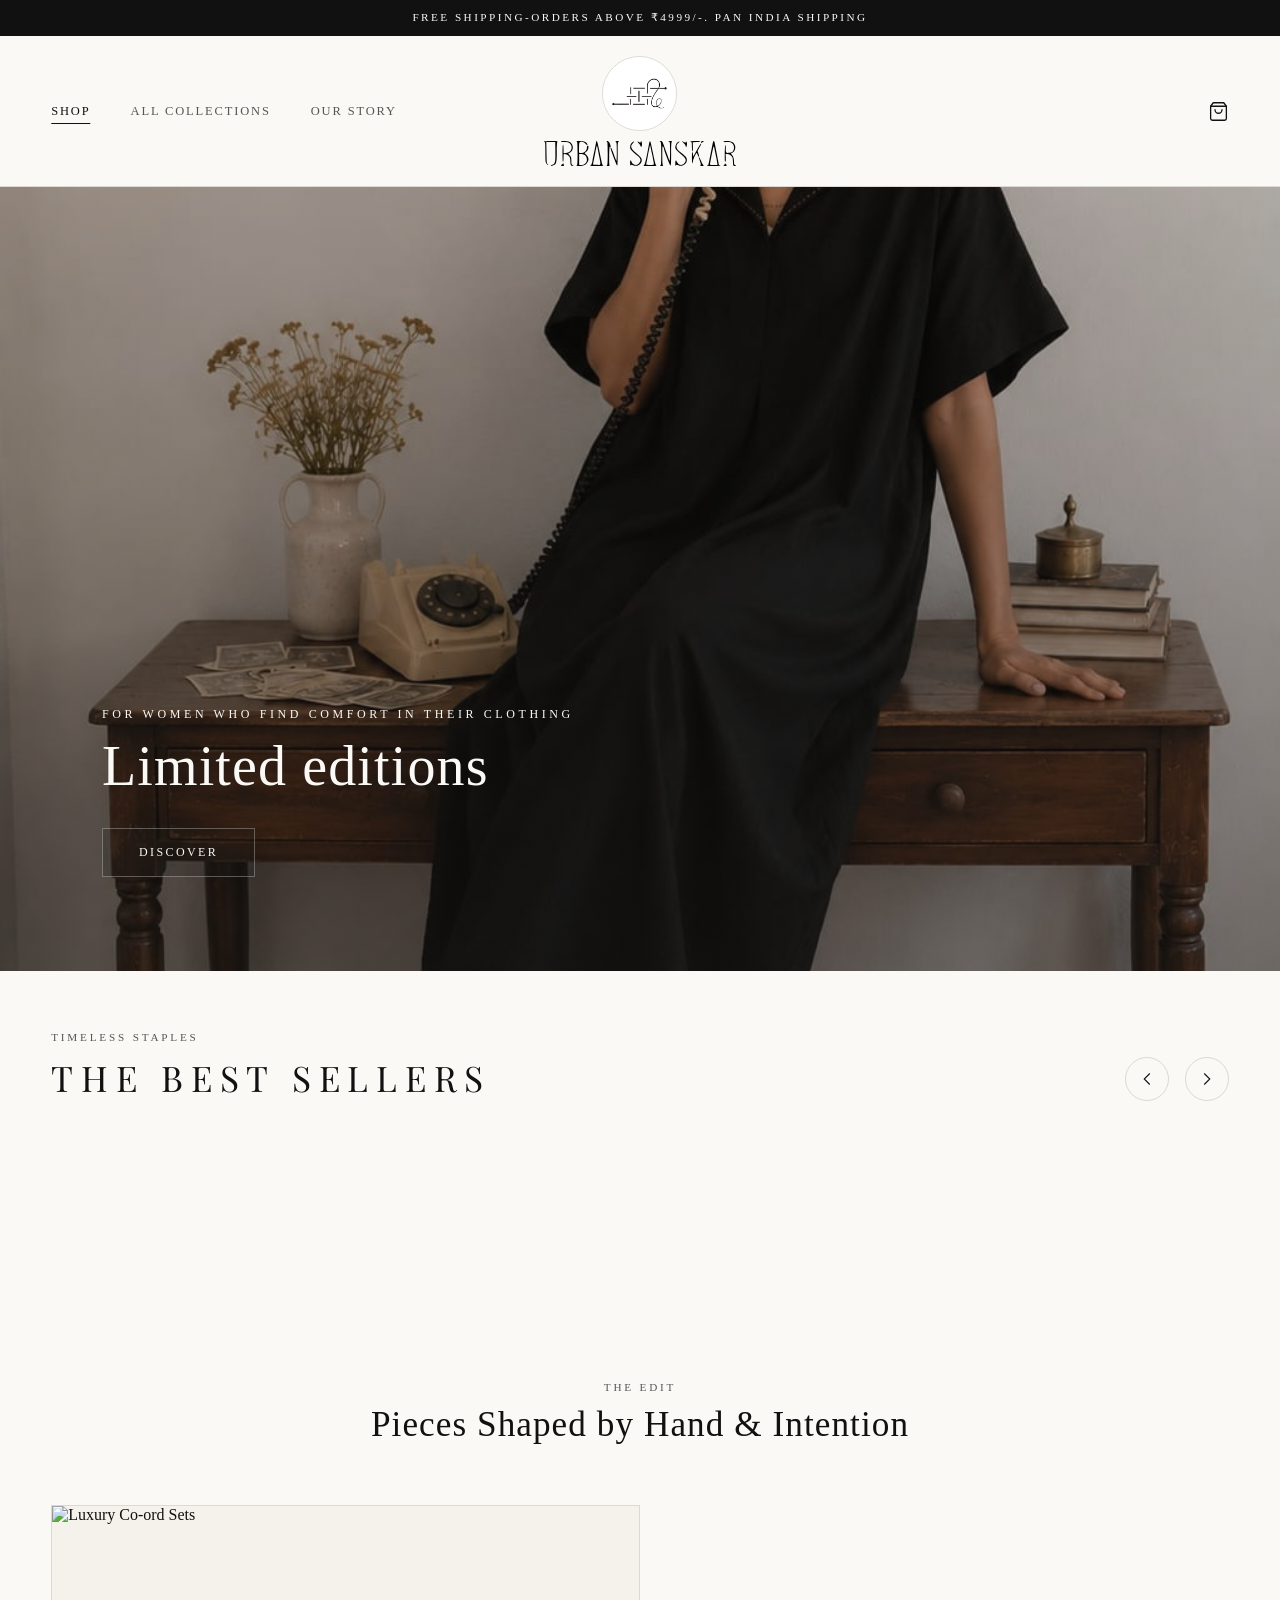
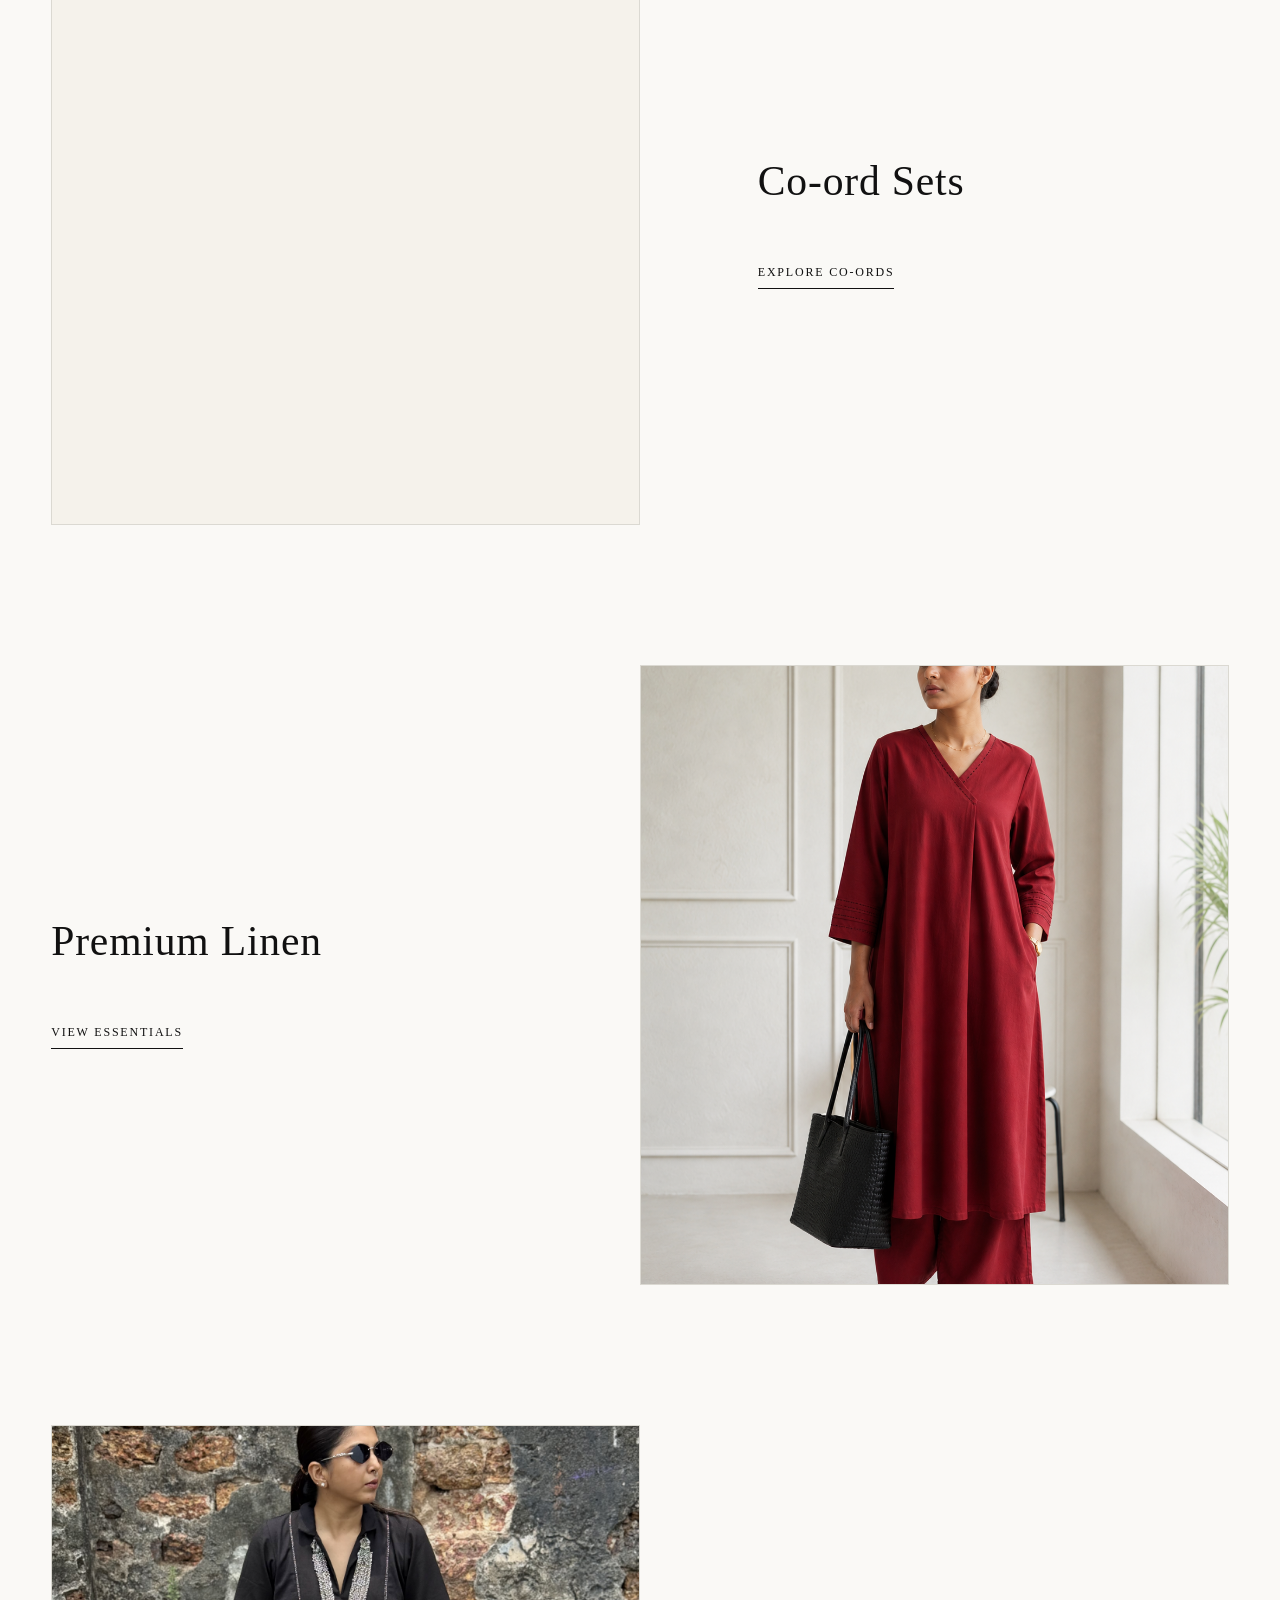
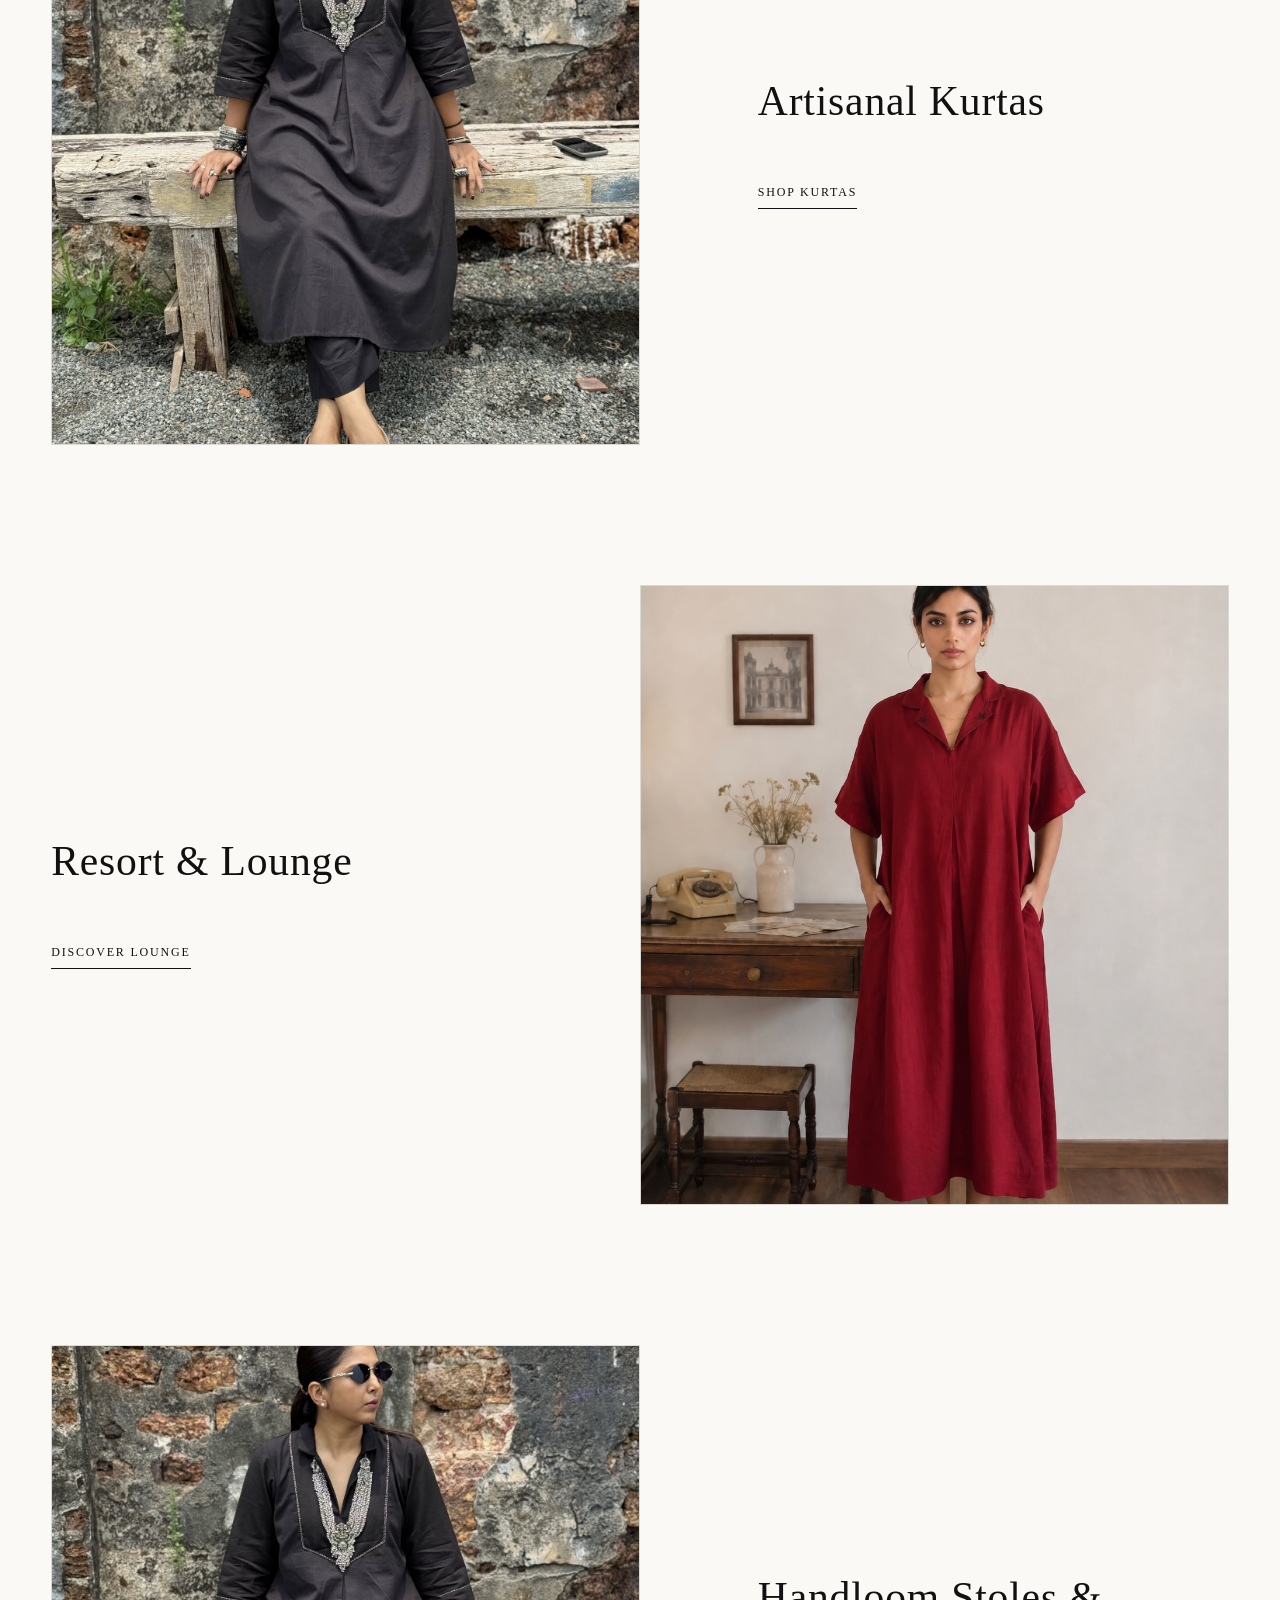
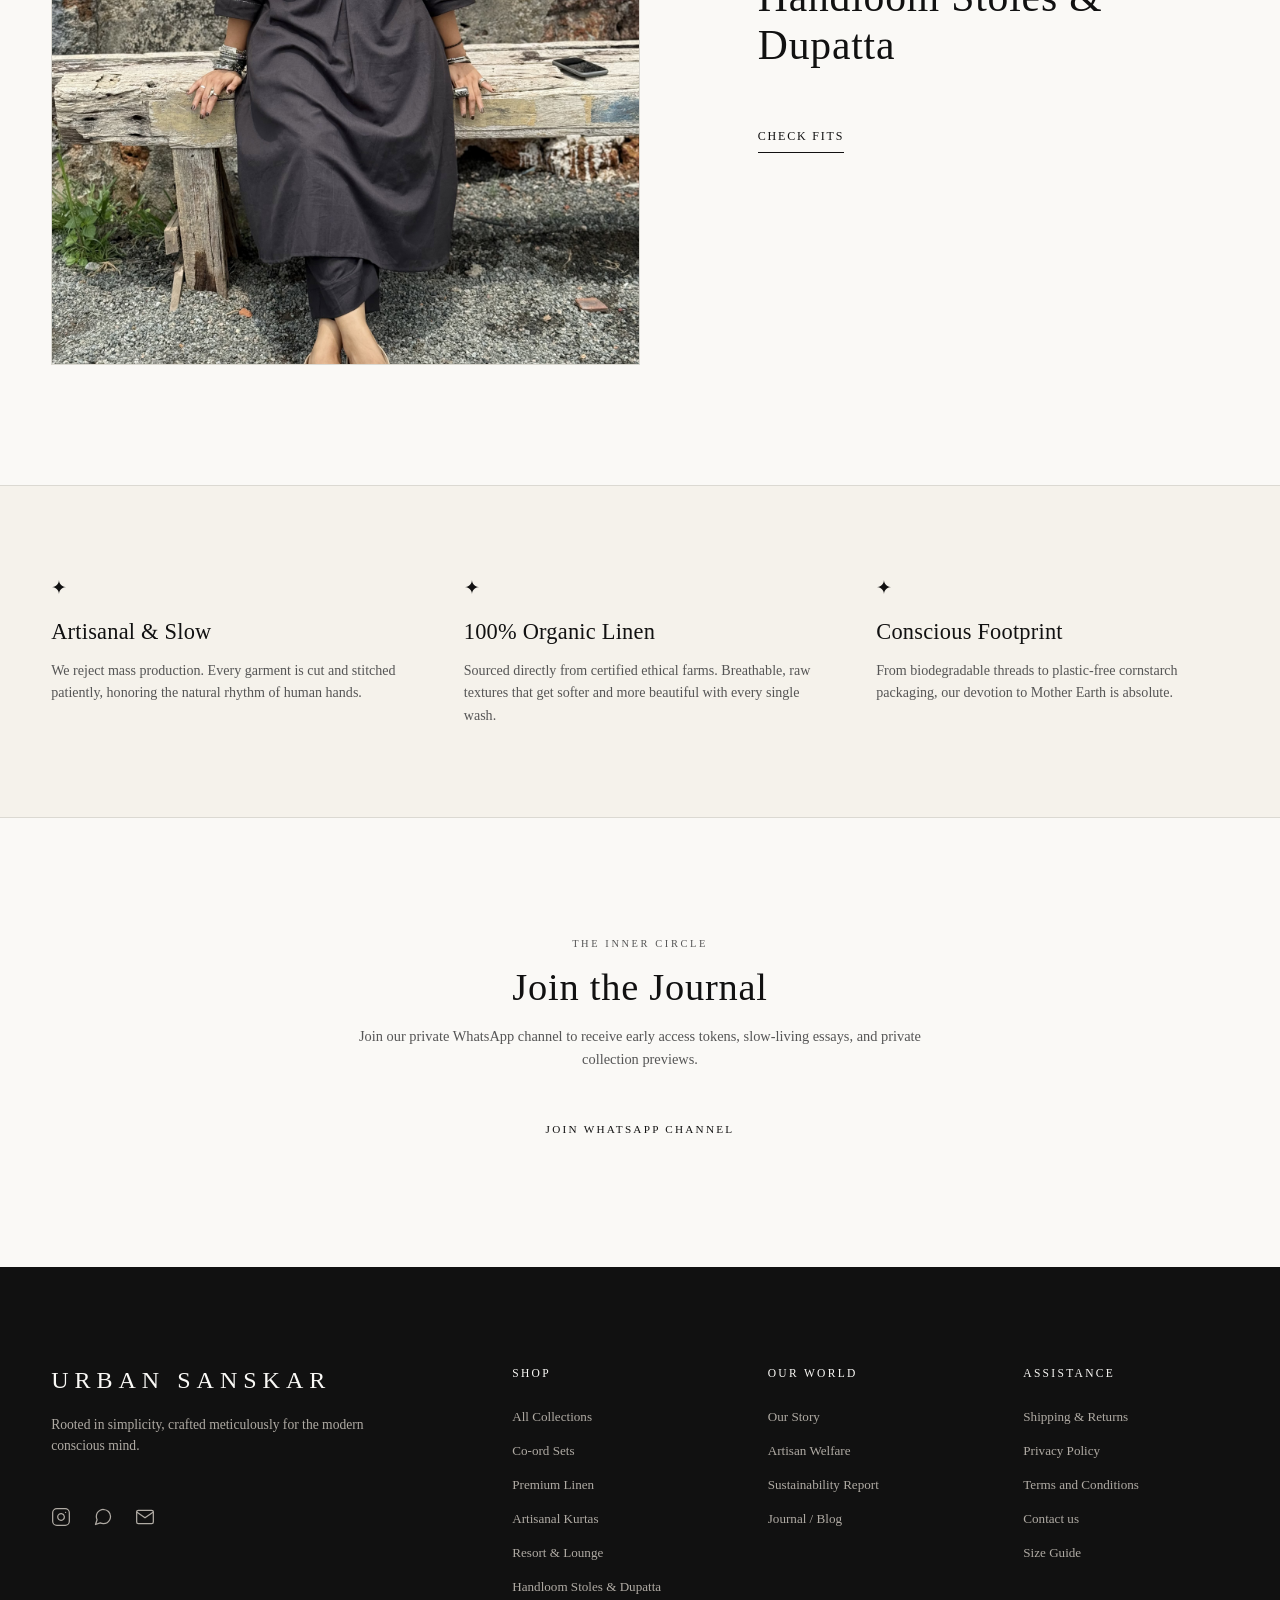
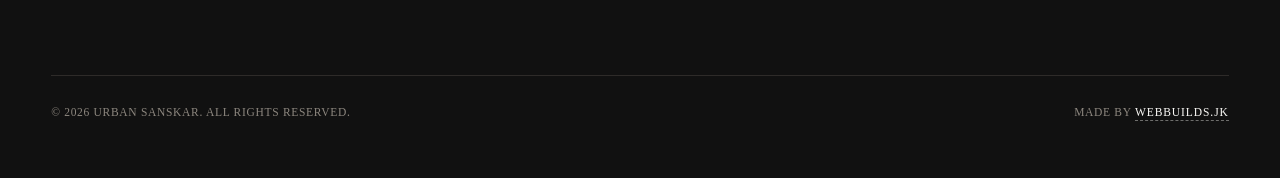
==== commit 3e55196b: "Update print statement from 'Hello' to 'Goodbye'" ====
--- a/index.html
+++ b/index.html
@@ -201,15 +201,15 @@
                 <a href="collections.html?category=resort-lounge" class="cat-action-link-btn">Discover Lounge</a>
             </div>
         </div>
-                <div class="editorial-category-row row-inverted">
-            <div class="cat-image-wrapper">
-                <img src="5.png" alt="Handloom stoles & dupatta" class="cat-display-img">
-            </div>
-            <div class="cat-info-wrapper">
-                <span class="cat-count"></span>
-                <h3 class="cat-title">Handloom stoles & dupatta</h3>
-                <p class="cat-description"></p>
-                <a href="collections.html?category=handloom-dupatta" class="cat-action-link-btn">Check Fits</a>
+        <div class="editorial-category-row">
+            <div class="cat-image-wrapper">
+                <img src="2.jpg" alt="Artisanal Kurtas" class="cat-display-img">
+            </div>
+            <div class="cat-info-wrapper">
+                <span class="cat-count"></span>
+                <h3 class="cat-title">Handloom Stoles & Dupatta</h3>
+                <p class="cat-description"></p>
+                <a href="collections.html?category=handloom-dupatta" class="cat-action-link-btn">Check fits</a>
             </div>
         </div>
     </section>
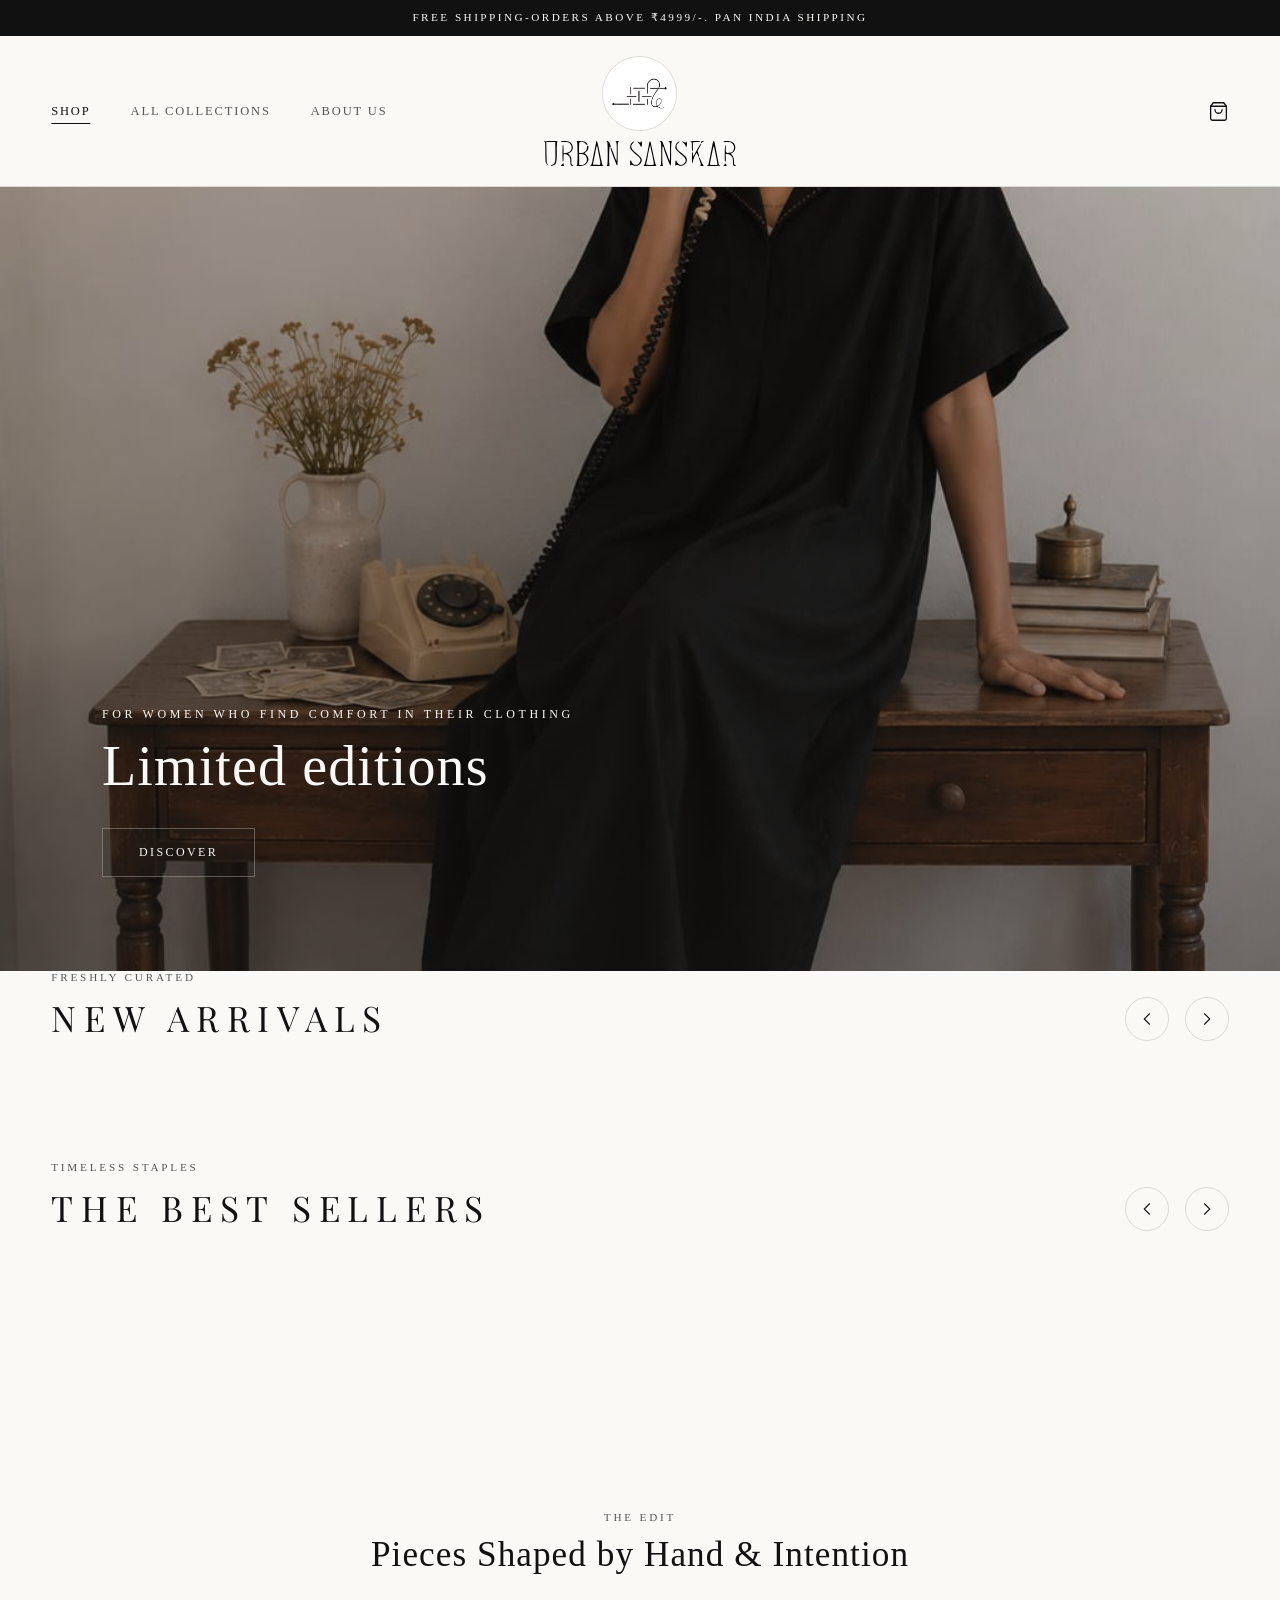
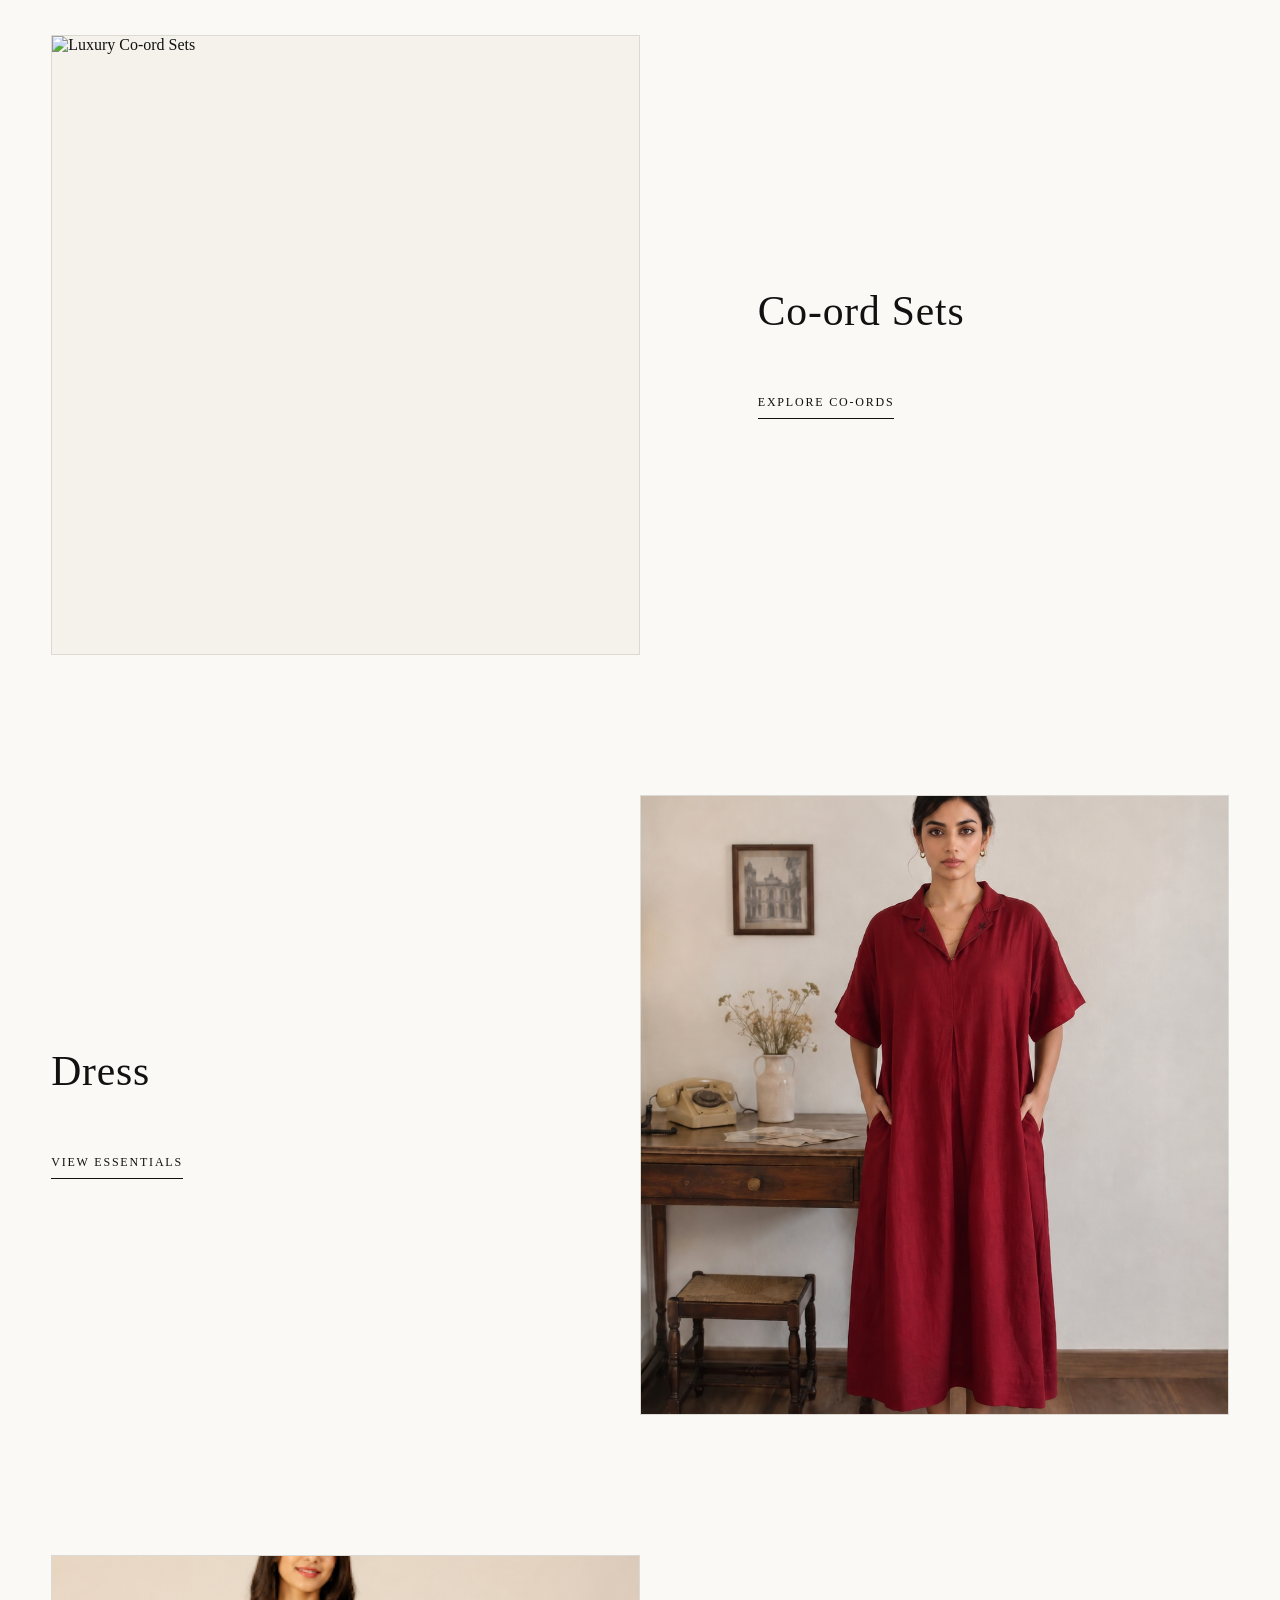
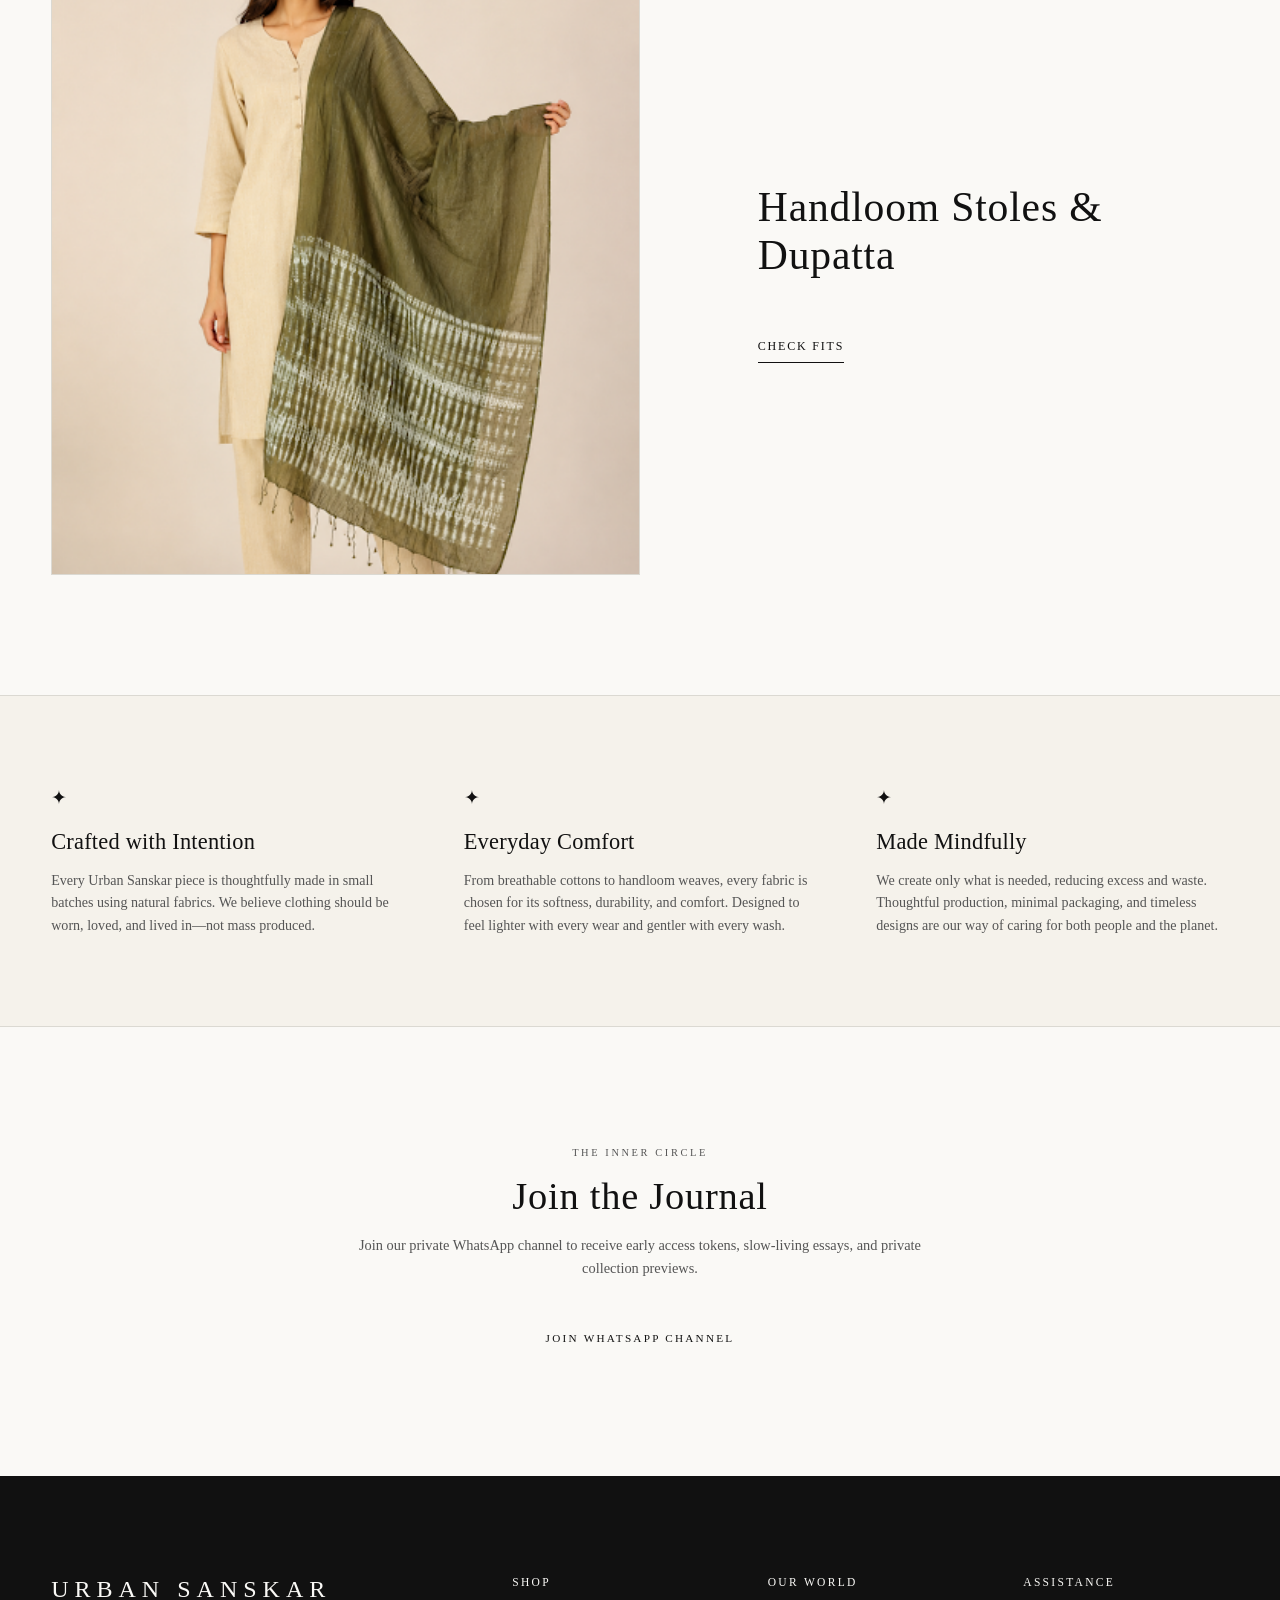
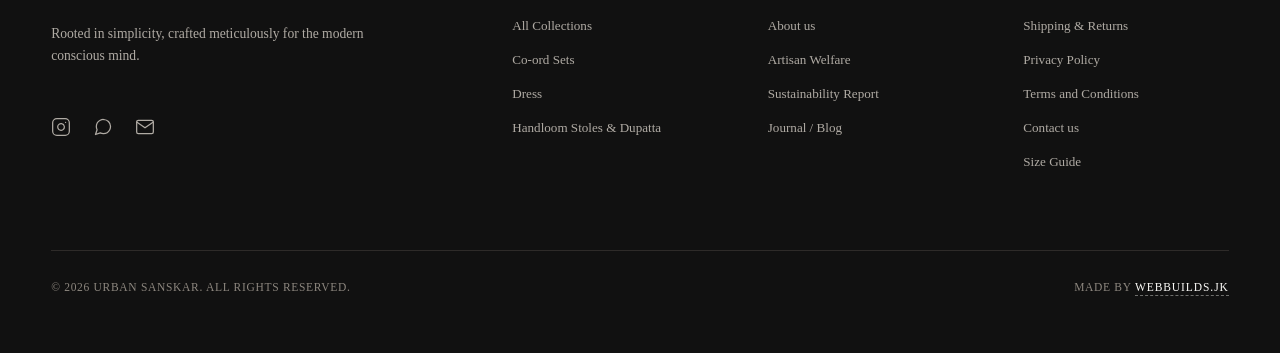
==== commit f23ae323: "Update print statement from 'Hello' to 'Goodbye'" ====
--- a/index.html
+++ b/index.html
@@ -37,7 +37,7 @@
             <nav class="desktop-nav">
                 <a href="index.html" class="nav-link active">Shop</a>
                 <a href="collections.html" class="nav-link">All Collections</a>
-                <a href="about.html" class="nav-link">Our Story</a>
+                <a href="about.html" class="nav-link">About us</a>
             </nav>
         </div>
 
@@ -85,7 +85,7 @@
         <nav class="drawer-links-box">
             <a href="index.html" class="drawer-link active">Shop</a>
             <a href="collections.html" class="drawer-link">All Collections</a>
-            <a href="about.html" class="drawer-link">Our Story</a>
+            <a href="about.html" class="drawer-link">About us</a>
             <a href="shipping-returns.html" class="drawer-link">Shipping & Returns</a>
             <a href="size-guide.html" class="drawer-link">Size Guide</a>
         </nav>
@@ -115,8 +115,37 @@
         </div>
     </section>
 
-
- <section class="best-sellers-section">
+    <section class="new-arrivals-section">
+        <div class="slider-header-wrapper">
+            <div class="slider-title-block">
+                <span class="intro-sub">Freshly Curated</span>
+                <h2 class="slider-main-heading">New Arrivals</h2>
+            </div>
+
+            <div class="slider-arrow-controls">
+                <button class="slider-arrow-btn arrow-left" id="arrival-slide-left-btn" aria-label="Slide Left">
+                    <svg width="22" height="22" viewBox="0 0 24 24" fill="none" stroke="currentColor"
+                        stroke-width="1.2">
+                        <polyline points="15 18 9 12 15 6"></polyline>
+                    </svg>
+                </button>
+                <button class="slider-arrow-btn arrow-right" id="arrival-slide-right-btn" aria-label="Slide Right">
+                    <svg width="22" height="22" viewBox="0 0 24 24" fill="none" stroke="currentColor"
+                        stroke-width="1.2">
+                        <polyline points="9 18 15 12 9 6"></polyline>
+                    </svg>
+                </button>
+            </div>
+        </div>
+
+        <div class="product-slider-track" id="new-arrivals-track">
+            <div style="padding: 40px; text-align: center; color: #888; grid-column: 1/-1; width: 100%;">
+                Loading freshly curated additions...
+            </div>
+        </div>
+    </section>
+
+    <section class="best-sellers-section">
         <div class="slider-header-wrapper">
             <div class="slider-title-block">
                 <span class="intro-sub">Timeless Staples</span>
@@ -145,7 +174,8 @@
             </div>
         </div>
     </section>
-    
+
+
     <!-- Categories -->
     <div class="category-section-intro">
         <span class="intro-sub">The Edit</span>
@@ -168,42 +198,19 @@
 
         <div class="editorial-category-row row-inverted">
             <div class="cat-image-wrapper">
-                <img src="3.png" alt="Premium Linen Essentials" class="cat-display-img">
+                <img src="5.png" alt="Dress" class="cat-display-img">
             </div>
             <div class="cat-info-wrapper">
                 <span class="cat-count"></span>
-                <h3 class="cat-title">Premium Linen</h3>
+                <h3 class="cat-title">Dress</h3>
                 <p class="cat-description"></p>
-                <a href="collections.html?category=premium-linen" class="cat-action-link-btn">View Essentials</a>
+                <a href="collections.html?category=dress" class="cat-action-link-btn">View Essentials</a>
             </div>
         </div>
 
         <div class="editorial-category-row">
             <div class="cat-image-wrapper">
-                <img src="2.jpg" alt="Artisanal Kurtas" class="cat-display-img">
-            </div>
-            <div class="cat-info-wrapper">
-                <span class="cat-count"></span>
-                <h3 class="cat-title">Artisanal Kurtas</h3>
-                <p class="cat-description"></p>
-                <a href="collections.html?category=artisanal-kurtas" class="cat-action-link-btn">Shop Kurtas</a>
-            </div>
-        </div>
-
-        <div class="editorial-category-row row-inverted">
-            <div class="cat-image-wrapper">
-                <img src="5.png" alt="Resort & Lounge Luxury" class="cat-display-img">
-            </div>
-            <div class="cat-info-wrapper">
-                <span class="cat-count"></span>
-                <h3 class="cat-title">Resort & Lounge</h3>
-                <p class="cat-description"></p>
-                <a href="collections.html?category=resort-lounge" class="cat-action-link-btn">Discover Lounge</a>
-            </div>
-        </div>
-        <div class="editorial-category-row">
-            <div class="cat-image-wrapper">
-                <img src="2.jpg" alt="Artisanal Kurtas" class="cat-display-img">
+                <img src="dupatta.png" alt="Handloom stoles and Dupatta" class="cat-display-img">
             </div>
             <div class="cat-info-wrapper">
                 <span class="cat-count"></span>
@@ -212,30 +219,40 @@
                 <a href="collections.html?category=handloom-dupatta" class="cat-action-link-btn">Check fits</a>
             </div>
         </div>
-    </section>
+
+    </section>
+
 
     <section class="brand-values-section">
         <div class="values-grid">
+            <!-- Card 1: Crafted with Intention -->
             <div class="value-card">
                 <span class="value-icon">✦</span>
-                <h4 class="value-title">Artisanal & Slow</h4>
-                <p class="value-text">We reject mass production. Every garment is cut and stitched patiently,
-                    honoring
-                    the natural rhythm of human hands.</p>
-            </div>
+                <h4 class="value-title">Crafted with Intention</h4>
+                <p class="value-text">
+                    Every Urban Sanskar piece is thoughtfully made in small batches using natural fabrics.
+                    We believe clothing should be worn, loved, and lived in—not mass produced.
+                </p>
+            </div>
+
+            <!-- Card 2: Everyday Comfort -->
             <div class="value-card">
                 <span class="value-icon">✦</span>
-                <h4 class="value-title">100% Organic Linen</h4>
-                <p class="value-text">Sourced directly from certified ethical farms. Breathable, raw textures that
-                    get
-                    softer and more beautiful with every single wash.</p>
-            </div>
+                <h4 class="value-title">Everyday Comfort</h4>
+                <p class="value-text">
+                    From breathable cottons to handloom weaves, every fabric is chosen for its softness,
+                    durability, and comfort. Designed to feel lighter with every wear and gentler with every wash.
+                </p>
+            </div>
+
+            <!-- Card 3: Made Mindfully -->
             <div class="value-card">
                 <span class="value-icon">✦</span>
-                <h4 class="value-title">Conscious Footprint</h4>
-                <p class="value-text">From biodegradable threads to plastic-free cornstarch packaging, our devotion
-                    to
-                    Mother Earth is absolute.</p>
+                <h4 class="value-title">Made Mindfully</h4>
+                <p class="value-text">
+                    We create only what is needed, reducing excess and waste. Thoughtful production,
+                    minimal packaging, and timeless designs are our way of caring for both people and the planet.
+                </p>
             </div>
         </div>
     </section>
@@ -248,20 +265,26 @@
                 and private collection previews.</p>
 
             <div class="newsletter-action-box">
-                 <a href="https://wa.me/919746539916?text=Hi%20Urban%20Sanskar,%20I%20want%20to%20subscribe%20to%20your%20journal%20and%20latest%20collection%20updates."
-                    target="_blank" class="news-submit-btn" style="text-decoration: none; display: inline-block; text-align: center;">
+                <!-- <a href="YOUR_WHATSAPP_CHANNEL_LINK" target="_blank" class="news-submit-btn"
+                    style="text-decoration: none; display: inline-block; text-align: center;">
+                    Join WhatsApp Channel
+                </a> -->
+                <a href="https://wa.me/919746539916?text=Hi%20Urban%20Sanskar,%20I%20want%20to%20subscribe%20to%20your%20journal%20and%20latest%20collection%20updates."
+                    target="_blank" class="news-submit-btn"
+                    style="text-decoration: none; display: inline-block; text-align: center;">
                     Join WhatsApp Channel
                 </a>
             </div>
         </div>
     </section>
 
-    <footer class="main-footer">
+    <footer class=" main-footer">
         <div class="footer-grid">
 
             <div class="footer-col-block brand-brief">
                 <h2 class="footer-brand-name">URBAN SANSKAR</h2>
-                <p class="footer-tagline">Rooted in simplicity, crafted meticulously for the modern conscious mind.
+                <p class="footer-tagline">Rooted in simplicity, crafted meticulously for the modern
+                    conscious mind.
                 </p>
 
                 <div class="footer-social-icons">
@@ -300,9 +323,7 @@
                     <li><a href="collections.html">All Collections</a></li>
                     <!-- Query parameters added to the links -->
                     <li><a href="collections.html?category=coord-sets">Co-ord Sets</a></li>
-                    <li><a href="collections.html?category=premium-linen">Premium Linen</a></li>
-                    <li><a href="collections.html?category=artisanal-kurtas">Artisanal Kurtas</a></li>
-                    <li><a href="collections.html?category=resort-lounge">Resort & Lounge</a></li>
+                    <li><a href="collections.html?category=dress">Dress</a></li>
                     <li><a href="collections.html?category=handloom-dupatta">Handloom Stoles & Dupatta</a></li>
                 </ul>
             </div>
@@ -310,7 +331,7 @@
             <div class="footer-col-block">
                 <h5 class="footer-col-title">Our World</h5>
                 <ul class="footer-links-list">
-                    <li><a href="about.html">Our Story</a></li>
+                    <li><a href="about.html">About us</a></li>
                     <li><a href="our-world.html#artisans">Artisan Welfare</a></li>
                     <li><a href="our-world.html#sustainability">Sustainability Report</a></li>
                     <li><a href="our-world.html#journal">Journal / Blog</a></li>
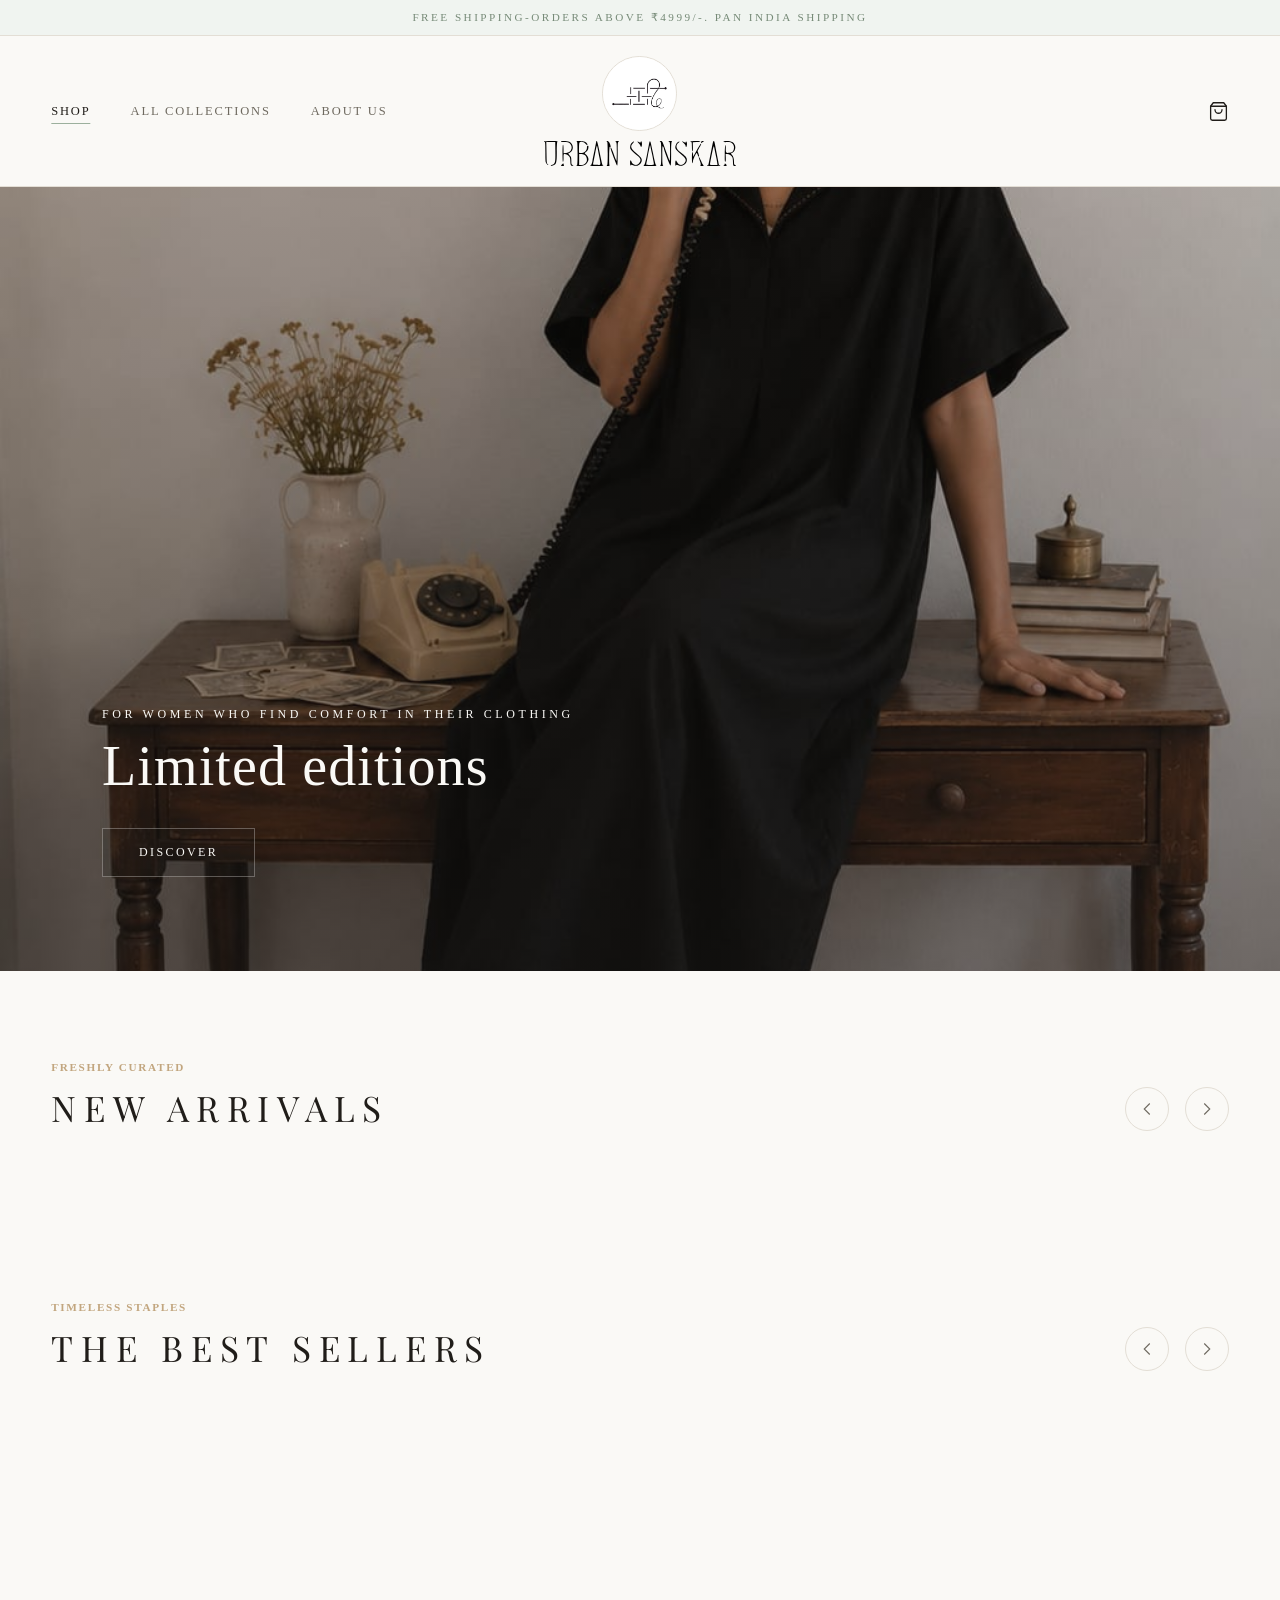
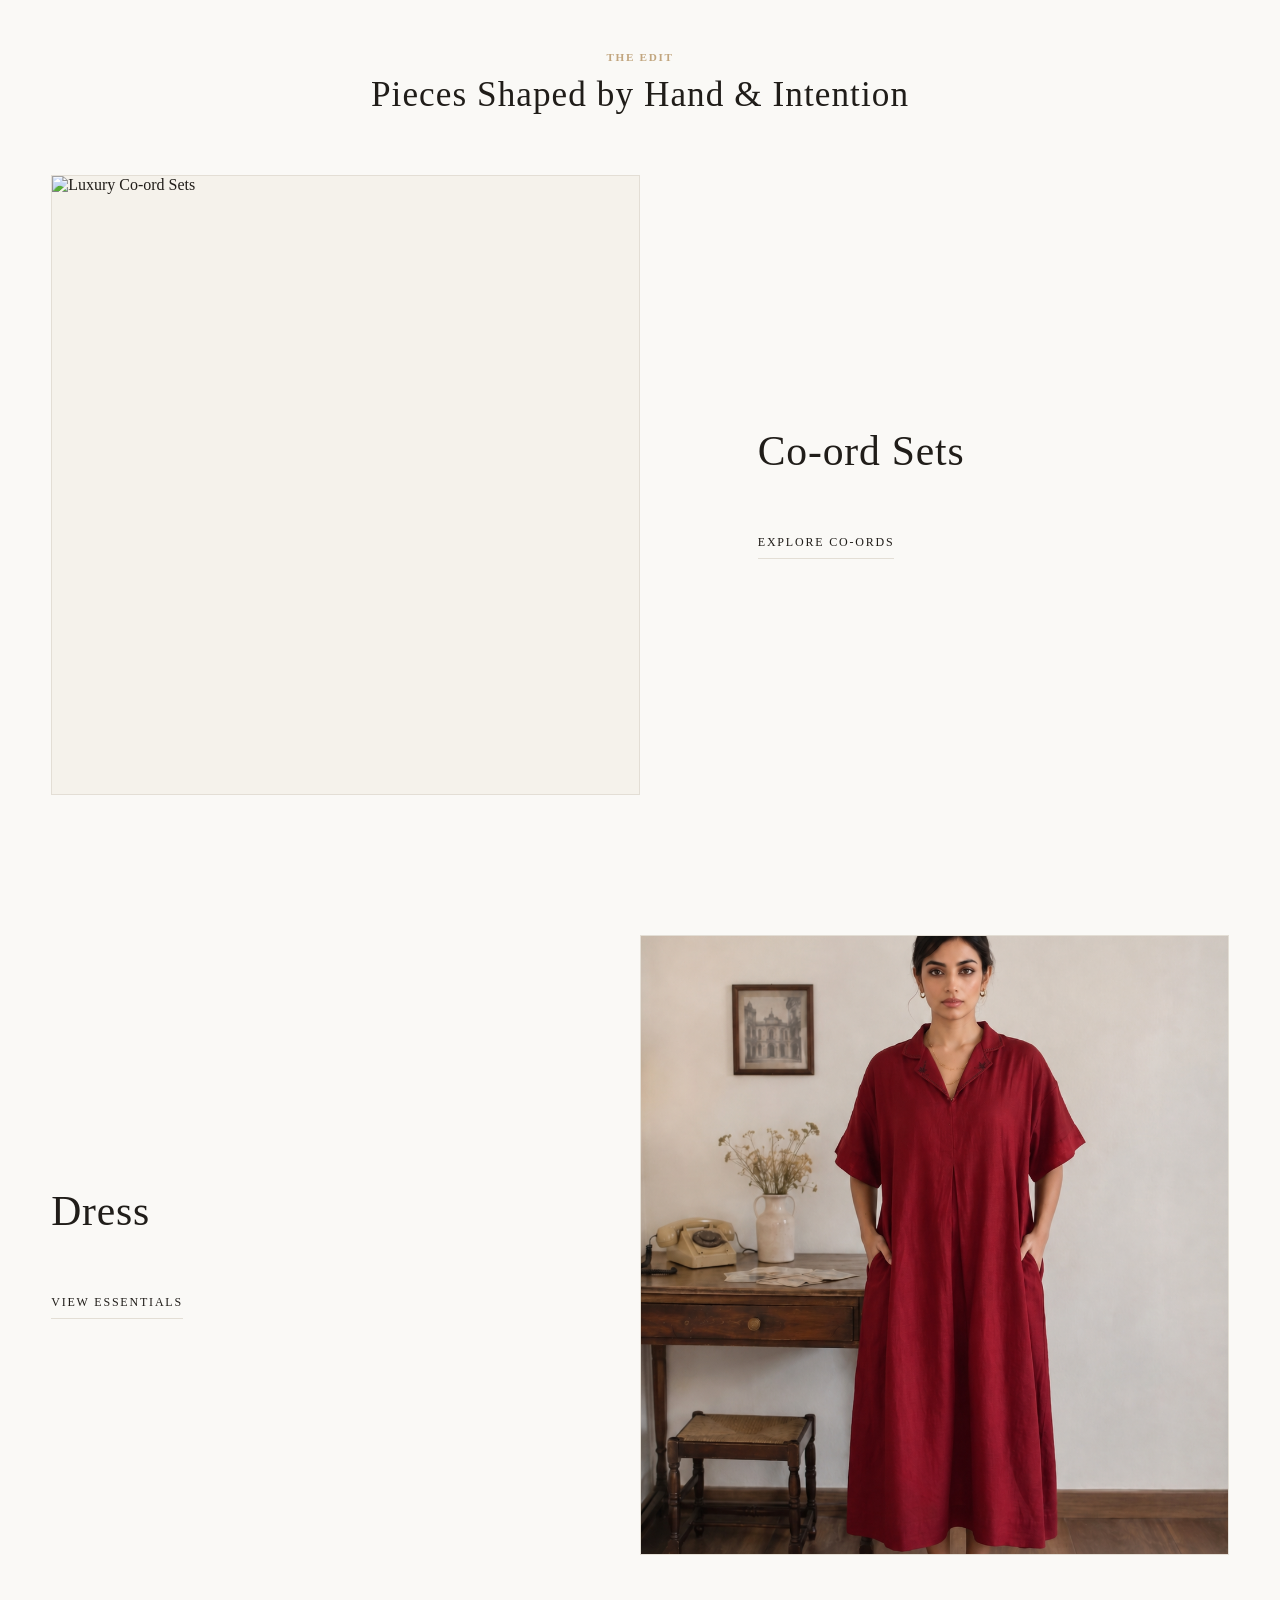
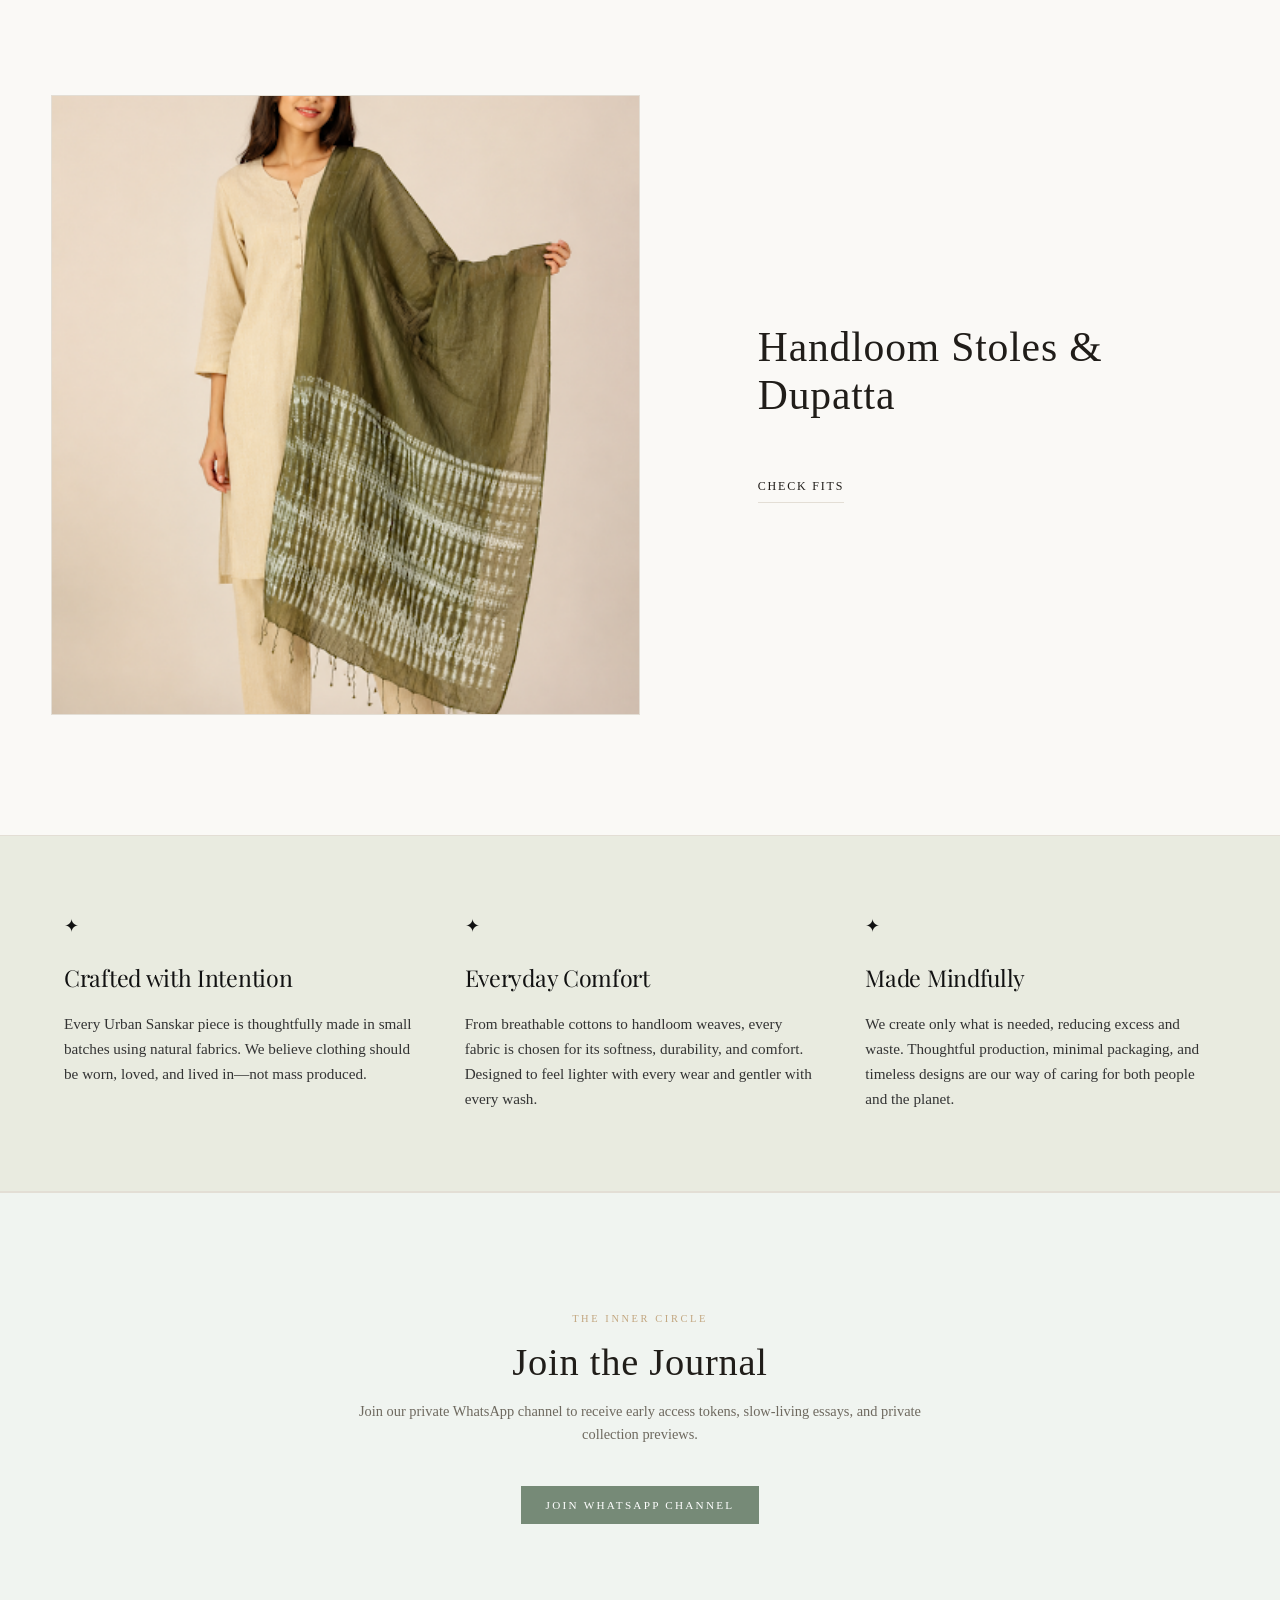
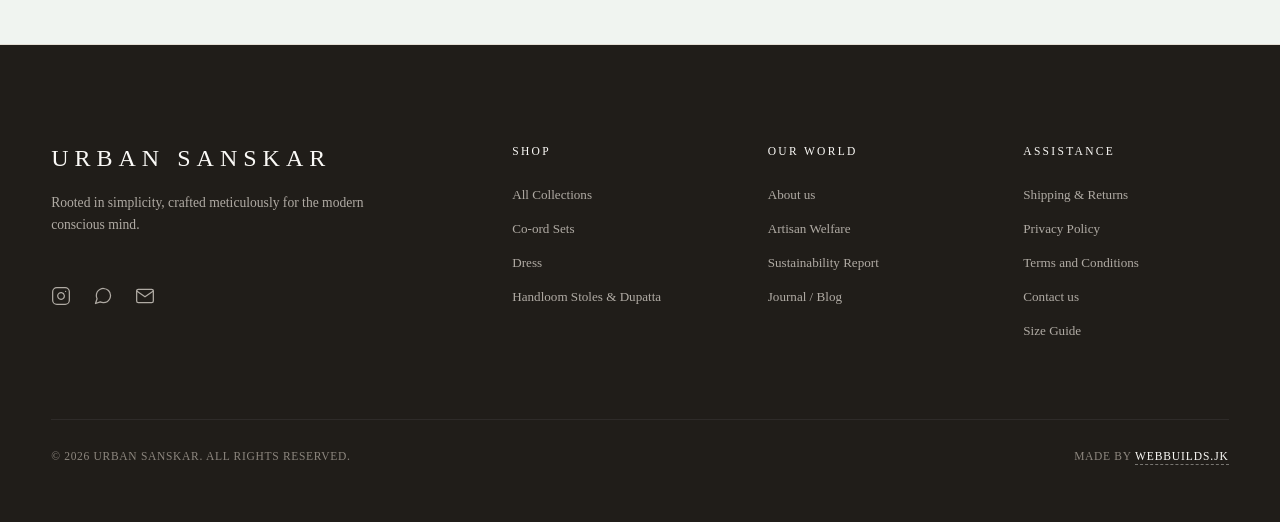
==== commit 8deebded: "Update print statement from 'Hello' to 'Goodbye'" ====
--- a/index.html
+++ b/index.html
@@ -265,11 +265,8 @@
                 and private collection previews.</p>
 
             <div class="newsletter-action-box">
-                <!-- <a href="YOUR_WHATSAPP_CHANNEL_LINK" target="_blank" class="news-submit-btn"
-                    style="text-decoration: none; display: inline-block; text-align: center;">
-                    Join WhatsApp Channel
-                </a> -->
-                <a href="https://wa.me/919746539916?text=Hi%20Urban%20Sanskar,%20I%20want%20to%20subscribe%20to%20your%20journal%20and%20latest%20collection%20updates."
+               
+                <a href="https://whatsapp.com/channel/0029Vb8eUye4Y9lucPVgOz1B"
                     target="_blank" class="news-submit-btn"
                     style="text-decoration: none; display: inline-block; text-align: center;">
                     Join WhatsApp Channel
--- a/style.css
+++ b/style.css
@@ -6,13 +6,27 @@
     --font-brand-serif: 'Playfair Display', serif;
     --font-brand-sans: 'Inter', sans-serif;
 
-    /* 🔥 LOGO-INSPIRED PREMIUM COLOR PALETTE (LINEN IVORY) */
+    /* FOUNDATION CANVAS */
     --canvas-bg: #faf9f6;
-    /* Ekdum premium, saaf aur warm off-white */
-    --ink-primary: #111111;
-    --ink-secondary: #555555;
-    --border-fine: #dbd9d2;
-    /* Light canvas ke sath border ko thoda soft kiya */
+    /* Warm Ivory Linen (Perfect hai, isse mat chhedo) */
+
+    /* 🖋️ TEXT COLOR REFINEMENT (Newspaper black se shifting to Luxury Ink) */
+    --ink-primary: #201d19;
+    /* Deep Espresso Black (Raw black se soft aur premium lagta hai) */
+    --ink-secondary: #6e695f;
+    /* Warm Earthy Taupe/Grey (Newsprint grey nahi lagega) */
+    --border-fine: #e3ded5;
+    /* Ultra soft linen thread color borders ke liye */
+
+    /* 🔥 THE BOUTIQUE SECRET SAUCE (Inspired by your live assets) */
+    --accent-primary: #9cb09d;
+    /* Exact Sage Green jo image_c6e833.jpg ke button me h */
+    --accent-dark: #768a77;
+    /* Deep Sage for hovers, important links and focus text */
+    --accent-tint: #f0f4f0;
+    /* Light pastel background fills, cards, or subtle sections */
+    --accent-gold: #c2a67f;
+    /* Muted Metallic/Champagne gold for small luxury highlights */
 }
 
 * {
@@ -2608,3 +2622,710 @@
         font-size: 0.95rem;
     }
 }
+
+/* Founder Section Layout */
+.about-founder-editorial-zone {
+    padding: 20px 5% 60px 5%;
+    max-width: 1200px;
+    margin: 0 auto;
+}
+
+.founder-split-grid {
+    display: grid;
+    grid-template-columns: 1fr 1.2fr;
+    gap: 60px;
+    align-items: start;
+}
+
+/* Image Block Styling */
+.founder-image-wrapper {
+    width: 100%;
+    position: sticky;
+    top: 40px;
+}
+
+.founder-editorial-img {
+    width: 100%;
+    height: auto;
+    object-fit: cover;
+    display: block;
+    border-radius: 4px;
+    /* Minimal smooth edges */
+}
+
+/* Typography & Flow */
+.founder-narrative-content {
+    display: flex;
+    flex-direction: column;
+}
+
+.founder-greeting-heading {
+    font-family: 'Playfair Display', 'Didot', 'Georgia', serif;
+    /* Matching image_82535b style */
+    font-size: 2.2rem;
+    line-height: 1.4;
+    color: #111;
+    margin: 15px 0 30px 0;
+    font-weight: 400;
+}
+
+.founder-story-body {
+    display: flex;
+    flex-direction: column;
+    gap: 20px;
+}
+
+.story-body-italic-p {
+    font-family: 'Playfair Display', serif;
+    font-style: italic;
+    font-size: 1.2rem;
+    line-height: 1.6;
+    color: #333;
+    margin-top: 15px;
+    border-left: 2px solid #111;
+    padding-left: 15px;
+}
+
+/* Mobile Responsiveness */
+@media (max-width: 768px) {
+    .founder-split-grid {
+        grid-template-columns: 1fr;
+        gap: 30px;
+    }
+
+    .founder-image-wrapper {
+        position: static;
+    }
+
+    .founder-greeting-heading {
+        font-size: 1.8rem;
+    }
+}
+
+/* Brand Values Section - Earthy Light Olive Theme */
+.brand-values-section {
+    background-color: #e9ebe0;
+    /* 🔥 Premium Muted Light Olive / Sage Color */
+    padding: 80px 5%;
+    width: 100%;
+}
+
+.values-grid {
+    display: grid;
+    grid-template-columns: repeat(3, 1fr);
+    gap: 50px;
+    max-width: 1200px;
+    margin: 0 auto;
+}
+
+.value-card {
+    display: flex;
+    flex-direction: column;
+    align-items: flex-start;
+    text-align: left;
+}
+
+/* Icon / Diamond Styling */
+.value-icon {
+    font-size: 1.1rem;
+    color: #111;
+    margin-bottom: 25px;
+}
+
+/* Heading Styling (Matching image_82d9e4 Serif Font) */
+.value-title {
+    font-family: 'Playfair Display', 'Didot', 'Georgia', serif;
+    font-size: 1.45rem;
+    font-weight: 400;
+    color: #111;
+    margin-bottom: 18px;
+    letter-spacing: -0.3px;
+}
+
+/* Body Text Styling */
+.value-text {
+    font-size: 0.95rem;
+    line-height: 1.65;
+    color: #333;
+    font-weight: 300;
+}
+
+/* Mobile Responsiveness */
+@media (max-width: 768px) {
+    .brand-values-section {
+        padding: 60px 6%;
+    }
+
+    .values-grid {
+        grid-template-columns: 1fr;
+        /* Mobile par ek ke neeche ek aayega */
+        gap: 40px;
+    }
+
+    .value-icon {
+        margin-bottom: 15px;
+    }
+}
+
+/* --- Brand Accent Color Palette From Image --- */
+:root {
+    --brand-olive: #a4b49c;
+    /* 🔥 Exact light olive tint from image_8cda6e */
+    --brand-olive-dark: #8e9e86;
+    /* Slightly darker for hover interactions */
+    --text-dark: #222222;
+    --border-light: #e5e5e5;
+}
+
+/* Base Adjustments to kill the "Journal" vibe */
+.panel-collection-tag {
+    font-size: 0.8rem;
+    text-transform: uppercase;
+    letter-spacing: 0.15em;
+    color: #777;
+    display: block;
+    margin-bottom: 8px;
+}
+
+.panel-product-title {
+    font-family: 'Playfair Display', serif;
+    font-size: 2rem;
+    font-weight: 400;
+    color: var(--text-dark);
+    margin-bottom: 12px;
+}
+
+/* Size Options Accent Overrides */
+/* Note: Make sure your JS adds an '.active' or '.selected' class to the active size button */
+.size-options-wrapper button.selected,
+.size-options-wrapper button.active {
+    background-color: var(--brand-olive) !important;
+    border-color: var(--brand-olive) !important;
+    color: #ffffff !important;
+}
+
+/* --- Premium Buttons Styling --- */
+.purchase-action-system {
+    display: grid;
+    grid-template-columns: 1fr 1fr;
+    gap: 15px;
+    margin: 30px 0;
+}
+
+.purchase-action-system button {
+    padding: 16px 20px;
+    font-size: 0.95rem;
+    text-transform: uppercase;
+    letter-spacing: 0.08em;
+    font-weight: 500;
+    border-radius: 2px;
+    cursor: pointer;
+    transition: all 0.3s ease;
+}
+
+/* Add to Bag: Elegant Outline style using brand color */
+.action-btn-bag {
+    background-color: transparent;
+    border: 1.5px solid var(--brand-olive);
+    color: var(--brand-olive);
+}
+
+.action-btn-bag:hover {
+    background-color: rgba(164, 180, 156, 0.1);
+}
+
+/* Buy It Now: Full solid brand color */
+.action-btn-checkout {
+    background-color: var(--brand-olive);
+    border: none;
+    color: #ffffff;
+}
+
+.action-btn-checkout:hover {
+    background-color: var(--brand-olive-dark);
+}
+
+/* --- Clean Modern Accordions (No More Default Ugly Elements) --- */
+.specs-accordion-block {
+    margin-top: 35px;
+    border-top: 1px solid var(--border-light);
+}
+
+.premium-accordion-item {
+    border-bottom: 1px solid var(--border-light);
+    padding: 16px 0;
+}
+
+.accordion-trigger {
+    font-size: 0.9rem;
+    font-weight: 500;
+    text-transform: uppercase;
+    letter-spacing: 0.05em;
+    color: var(--text-dark);
+    cursor: pointer;
+    list-style: none;
+    /* Removes standard browser arrow */
+    display: flex;
+    justify-content: space-between;
+    align-items: center;
+}
+
+/* Custom indicator instead of standard black triangle */
+.accordion-trigger::-webkit-details-marker {
+    display: none;
+    /* Safari fix */
+}
+
+.accordion-trigger::after {
+    content: '+';
+    font-size: 1.2rem;
+    font-weight: 300;
+    transition: transform 0.3s ease;
+}
+
+.premium-accordion-item[open] .accordion-trigger::after {
+    content: '—';
+}
+
+/* Content area styling */
+.accordion-inner-content {
+    padding-top: 14px;
+    line-height: 1.7;
+    color: #4a4a4a;
+    font-size: 0.95rem;
+}
+
+.accordion-inner-content p {
+    margin: 0 0 8px 0;
+}
+
+.wash-care-intro {
+    color: #777;
+    font-size: 0.9rem;
+    margin-bottom: 12px !important;
+}
+
+.wash-care-list {
+    margin: 0;
+    padding-left: 18px;
+    line-height: 1.8;
+}
+
+/* 🔥 FIX: Size buttons par hover karne par black color hatane ke liye */
+.size-options-wrapper button {
+    transition: all 0.2s ease;
+    /* Hover ko smooth banane ke liye */
+}
+
+/* Jab user normal button par mouse le jaye (Not Selected) */
+.size-options-wrapper button:hover {
+    border-color: var(--brand-olive) !important;
+    color: var(--brand-olive) !important;
+    background-color: rgba(164, 180, 156, 0.1) !important;
+    /* Light olive tint background */
+}
+
+/* Jab button already SELECTED ho, tab hover karne par black na ho, thoda dark green hi rahe */
+.size-options-wrapper button.selected:hover,
+.size-options-wrapper button.active:hover {
+    background-color: var(--brand-olive-dark) !important;
+    border-color: var(--brand-olive-dark) !important;
+    color: #ffffff !important;
+}
+
+/* 🔥 FIX: Accordion ke andar ka saara text italic se normal karne ke liye */
+.accordion-inner-content,
+.accordion-inner-content p,
+.accordion-inner-content span,
+.accordion-inner-content strong,
+.panel-description {
+    font-style: normal !important;
+    /* Ye har tarah ke italic text ko zabardasti normal kar dega */
+}
+
+/* --- Global Accent Palette --- */
+:root {
+    --brand-olive: #a4b49c;
+    --brand-olive-dark: #8e9e86;
+    --text-charcoal: #232623;
+    /* Pure black se badal kar premium charcoal */
+    --border-light: #eeeeee;
+}
+
+/* 1. Text Colors Code - Chained with Parent to beat old styles */
+.product-info-panel-wing .panel-product-title,
+.product-info-panel-wing .current-price,
+.product-info-panel-wing .accordion-trigger {
+    color: var(--text-charcoal);
+}
+
+/* 2. Top Collection Tag - Muted Olive Theme */
+.product-info-panel-wing .panel-collection-tag {
+    color: var(--brand-olive);
+    font-weight: 600;
+    font-size: 0.78rem;
+}
+
+/* 3. Size Buttons Hover Override (No !important) */
+.product-info-panel-wing .size-options-wrapper button {
+    transition: all 0.2s ease;
+}
+
+.product-info-panel-wing .size-options-wrapper button:hover {
+    border-color: var(--brand-olive);
+    color: var(--brand-olive);
+    background-color: rgba(164, 180, 156, 0.1);
+}
+
+/* Selected Size State Override */
+.product-info-panel-wing .size-options-wrapper button.selected,
+.product-info-panel-wing .size-options-wrapper button.active {
+    background-color: var(--brand-olive);
+    border-color: var(--brand-olive);
+    color: #ffffff;
+}
+
+.product-info-panel-wing .size-options-wrapper button.selected:hover,
+.product-info-panel-wing .size-options-wrapper button.active:hover {
+    background-color: var(--brand-olive-dark);
+    border-color: var(--brand-olive-dark);
+    color: #ffffff;
+}
+
+/* 4. Accordion Hover Interactions */
+.product-info-panel-wing .premium-accordion-item:hover .accordion-trigger,
+.product-info-panel-wing .premium-accordion-item:hover .accordion-trigger::after {
+    color: var(--brand-olive);
+}
+
+/* 5. Clean Strict Policy Badge */
+.product-info-panel-wing .premium-accordion-item .strict-policy-badge {
+    background-color: #5d6659;
+    color: #ffffff;
+    border-radius: 1px;
+    padding: 3px 8px;
+    font-size: 0.75rem;
+    letter-spacing: 0.05em;
+    display: inline-block;
+}
+
+/* 🟢 NEW ARRIVALS SPACING FIX */
+.new-arrivals-section {
+    margin-top: 180px;
+    /* Top banner se perfect luxury gap */
+    margin-bottom: 80px;
+    /* Niche waale section ke saath proper balance */
+    padding: 0 40px;
+    /* Side ki lining ko maintain rakhne ke liye */
+    box-sizing: border-box;
+}
+
+/* Agar screen chhoti ho (Mobile ke liye responsive check) */
+@media (max-width: 768px) {
+    .new-arrivals-section {
+        margin-top: 40px;
+        margin-bottom: 40px;
+        padding: 0 20px;
+    }
+}
+
+/* 🟢 NEW ARRIVALS & BEST SELLERS STRUCTURAL SYNC */
+
+/* 1. New Arrivals ka custom side padding reset karo aur sirf vertical margins rakho */
+.new-arrivals-section {
+    margin-top: 90px;
+    /* Banner se clean luxury gap */
+    margin-bottom: 50px;
+    /* Best sellers section se gap */
+    padding: 0;
+    /* ❌ Side padding hata di taaki ye best-sellers ke layout ko follow kare */
+}
+
+/* 2. Dono sections ko group karo taaki layout and width properties hamesha identical rahein */
+.new-arrivals-section,
+.best-sellers-section {
+    /* Agar aapke best-sellers par koi alag se max-width ya padding hai, 
+       toh dono sections ab use perfectly share karenge */
+    width: 100%;
+    box-sizing: border-box;
+}
+
+/* 3. Slider Header Wrapper Sync */
+.new-arrivals-section .slider-header-wrapper,
+.best-sellers-section .slider-header-wrapper {
+    display: flex;
+    justify-content: space-between;
+    align-items: flex-end;
+    /* Headings aur arrows ko base-aligned rakhne ke liye */
+    width: 100%;
+}
+
+.intro-sub {
+    color: var(--accent-gold);
+    letter-spacing: 0.15em;
+    font-weight: 600;
+}
+
+/* ==========================================================================
+   🎨 BOUTIQUE COLOR OVERRIDES (Clean Cascade - Paste at the very bottom)
+   ========================================================================== */
+
+/* Announcement Bar Colors */
+.announcement-bar {
+    background-color: var(--accent-tint);
+    color: var(--accent-dark);
+    border-bottom: 1px solid var(--border-fine);
+}
+
+/* Navbar Base Colors */
+.main-header {
+    background-color: var(--canvas-bg);
+    border-bottom: 1px solid var(--border-fine);
+    color: var(--ink-primary);
+}
+
+/* Desktop Links Colors */
+.nav-link {
+    color: var(--ink-secondary);
+}
+
+.nav-link:hover {
+    color: var(--accent-dark);
+}
+
+.nav-link.active {
+    color: var(--ink-primary);
+}
+
+.nav-link.active::after {
+    background-color: var(--accent-primary);
+}
+
+/* Icons & Hamburger Colors */
+.menu-toggle-btn {
+    color: var(--ink-primary);
+}
+
+.menu-toggle-btn:hover,
+.cart-toggle-handle:hover {
+    color: var(--accent-dark);
+}
+
+.cart-badge-dot {
+    background-color: var(--accent-dark);
+    color: #ffffff;
+}
+
+/* Mobile Navigation Drawer Colors */
+.mobile-navigation-drawer {
+    background-color: var(--canvas-bg);
+}
+
+.drawer-header {
+    border-bottom: 1px solid var(--border-fine);
+}
+
+.drawer-title {
+    color: var(--accent-gold);
+}
+
+.close-drawer-btn:hover {
+    color: var(--accent-dark);
+}
+
+/* Mobile Drawer Links Colors */
+.drawer-link {
+    color: var(--ink-primary);
+}
+
+.drawer-link:hover {
+    color: var(--accent-dark);
+    background-color: var(--accent-tint);
+}
+
+.drawer-link.active {
+    color: var(--accent-dark);
+    background-color: var(--accent-tint);
+    border-left: 3px solid var(--accent-primary);
+}
+
+/* Drawer Footer Colors */
+.drawer-footer {
+    border-top: 1px solid var(--border-fine);
+    background-color: var(--accent-tint);
+}
+
+.drawer-footer p {
+    color: var(--ink-secondary);
+}
+
+/* ==========================================================================
+   🛍️ PRODUCT SLIDER SECTIONS COLOR UPGRADE
+   ========================================================================== */
+
+/* Main Headings Upgrade (Soft Luxury Espresso Ink) */
+.slider-main-heading {
+    color: var(--ink-primary);
+}
+
+/* Slider Arrow Controls - Rest State */
+.slider-arrow-btn {
+    color: var(--ink-secondary);
+    border-color: var(--border-fine);
+    background-color: transparent;
+    transition: all 0.3s cubic-bezier(0.4, 0, 0.2, 1);
+}
+
+/* Slider Arrow Controls - Hover State (Boutique Sage Green Fade) */
+.slider-arrow-btn:hover {
+    color: var(--accent-dark);
+    background-color: var(--accent-tint);
+    border-color: var(--accent-primary);
+}
+
+/* Inline Loading Text Override */
+/* (Yahan !important zaroori hai kyunki HTML me inline 'color: #888' likha hua hai) */
+.product-slider-track>div {
+    color: var(--ink-secondary) !important;
+}
+
+/* ==========================================================================
+   🏷️ EDITORIAL CATEGORIES SECTION COLOR UPGRADE (Bottom Overrides)
+   ========================================================================== */
+
+/* Main Intro Heading (Deep Espresso Ink) */
+.intro-main-heading {
+    color: var(--ink-primary);
+}
+
+/* Category Serial Numbers (Matching with your Golden Intro) */
+.cat-count {
+    color: var(--accent-gold);
+}
+
+/* Category Title & Descriptions */
+.cat-title {
+    color: var(--ink-primary);
+}
+
+.cat-description {
+    color: var(--ink-secondary);
+}
+
+/* Explore/Action Buttons - Rest State */
+.cat-action-link-btn {
+    color: var(--ink-primary);
+    border-color: var(--border-fine);
+    background-color: transparent;
+    /* Clean transparent canvas */
+    transition: all 0.3s cubic-bezier(0.4, 0, 0.2, 1);
+}
+
+/* Explore/Action Buttons - Hover State (Luxury Sage Green Fill Shift) */
+.cat-action-link-btn:hover {
+    color: #ffffff;
+    background-color: var(--accent-dark);
+    border-color: var(--accent-dark);
+}
+
+/* ==========================================================================
+   📱 MOBILE TAP HIGHLIGHT REMOVAL (Premium Feel Fix)
+   ========================================================================== */
+
+/* 1. Mobile par click karne par aane wala ganda blue overlay block karne ke liye */
+* {
+    -webkit-tap-highlight-color: transparent;
+}
+
+/* 2. Click karne ke baad jo default sharp blue outline/border reh jati hai, use hatane ke liye */
+input:focus,
+button:focus,
+a:focus,
+textarea:focus {
+    outline: none;
+}
+
+/* ==========================================================================
+   📨 NEWSLETTER / WHATSAPP HUB COLOR UPGRADE (Bottom Overrides)
+   ========================================================================== */
+
+/* Full Section Background (Soft Organic Linen Layer) */
+.newsletter-section {
+    background-color: var(--accent-tint);
+    border-top: 1px solid var(--border-fine);
+    border-bottom: 1px solid var(--border-fine);
+}
+
+/* Subtitle (The Inner Circle) - Keeping it Ancient Gold */
+.news-sub {
+    color: var(--accent-gold);
+}
+
+/* Main Heading (Soft Luxury Espresso Ink) */
+.news-title {
+    color: var(--ink-primary);
+}
+
+/* Description Text (Warm Earthy Taupe) */
+.news-desc {
+    color: var(--ink-secondary);
+}
+
+/* WhatsApp CTA Button - Rest State (Premium Sage Green) */
+/* (Standard cheap neon green use nahi karenge, premium deep sage look denge) */
+.news-submit-btn {
+    background-color: var(--accent-dark);
+    color: #ffffff;
+    border: 1px solid var(--accent-dark);
+    transition: all 0.3s cubic-bezier(0.4, 0, 0.2, 1);
+}
+
+/* WhatsApp CTA Button - Hover State (Shifting to Deep Espresso) */
+.news-submit-btn:hover {
+    background-color: var(--ink-primary);
+    border-color: var(--ink-primary);
+    color: var(--canvas-bg);
+}
+
+/* ==========================================================================
+   🛍️ COLLECTIONS WORKSPACE & FILTER CHIPS COLOR UPGRADE
+   ========================================================================== */
+
+/* Page Title (Deep Espresso Ink - Soft Luxury Vibe) */
+.collections-main-title {
+    color: var(--ink-primary);
+}
+
+/* Tagline Description (Warm Earthy Taupe) */
+.collections-tagline {
+    color: var(--ink-secondary);
+}
+
+/* Filter Navigation Bar Border (Fine separation line) */
+.filter-navigation-bar {
+    border-bottom: 1px solid var(--border-fine);
+}
+
+/* Filter Chips - Rest State (Clean, Lightweight & Unfinished Linen Look) */
+.filter-chip {
+    background-color: transparent;
+    color: var(--ink-secondary);
+    border: 1px solid var(--border-fine);
+    transition: all 0.3s cubic-bezier(0.4, 0, 0.2, 1);
+}
+
+/* Filter Chips - Hover State (Subtle Organic Blend) */
+.filter-chip:hover {
+    color: var(--accent-dark);
+    background-color: var(--accent-tint);
+    border-color: var(--accent-primary);
+}
+
+/* Filter Chips - Active State (The Real Hero Boutique Shot) */
+/* Jab koi category active hogi, toh wo exact tumhare Sage Green look me blend ho jayegi */
+.filter-chip.active {
+    background-color: var(--accent-dark);
+    color: #ffffff;
+    border-color: var(--accent-dark);
+}
+
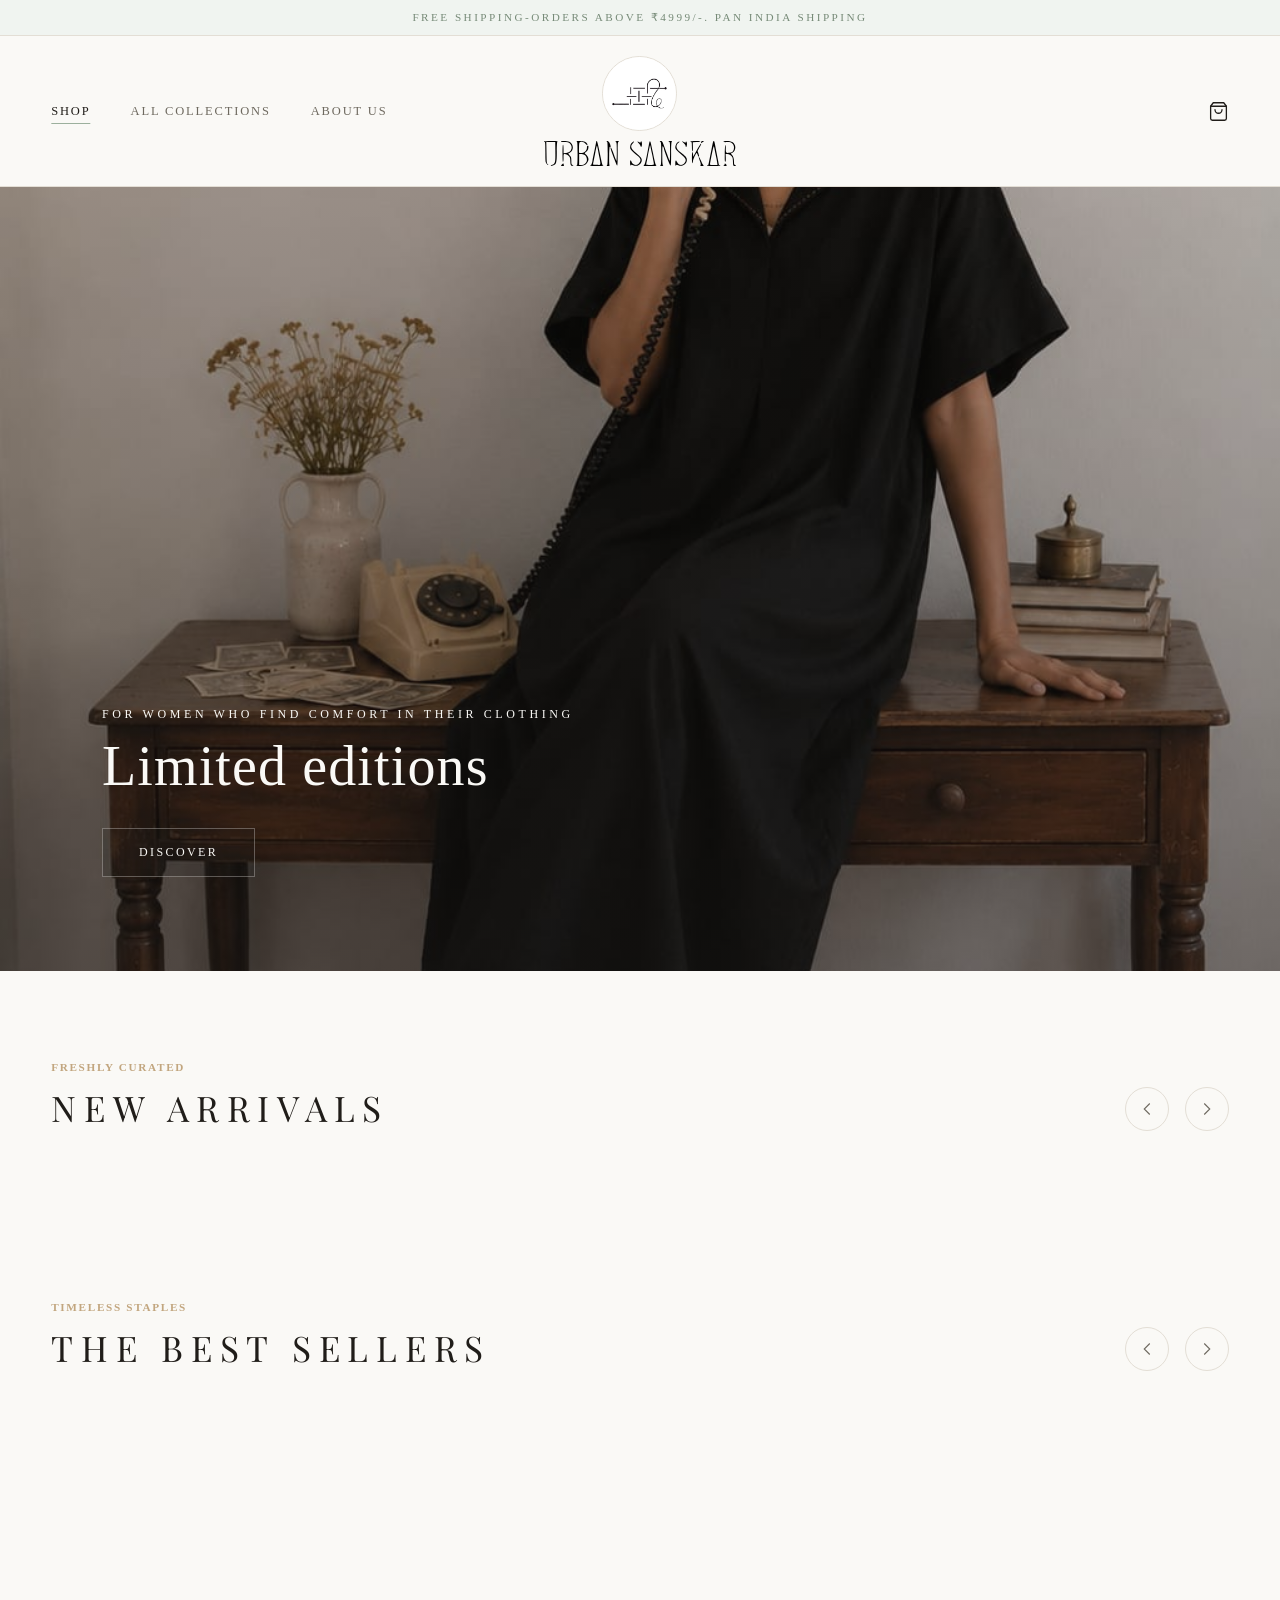
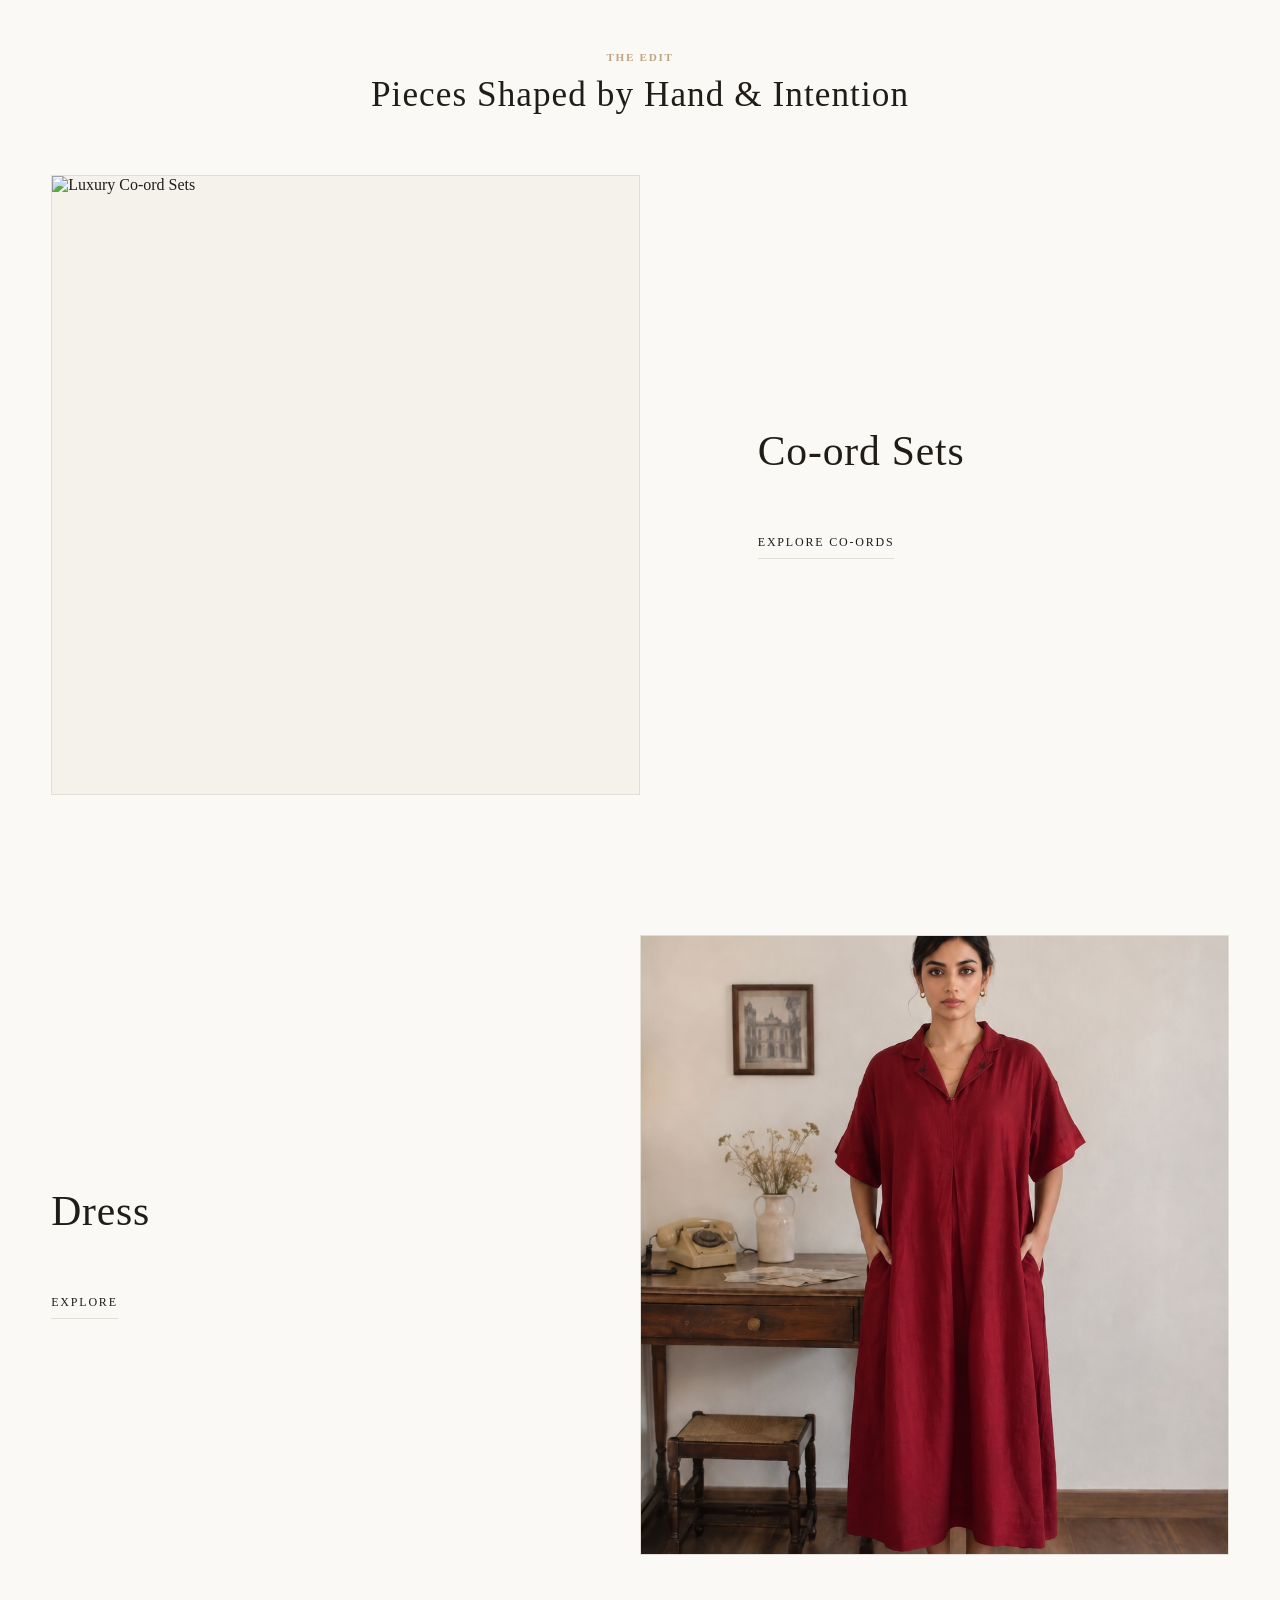
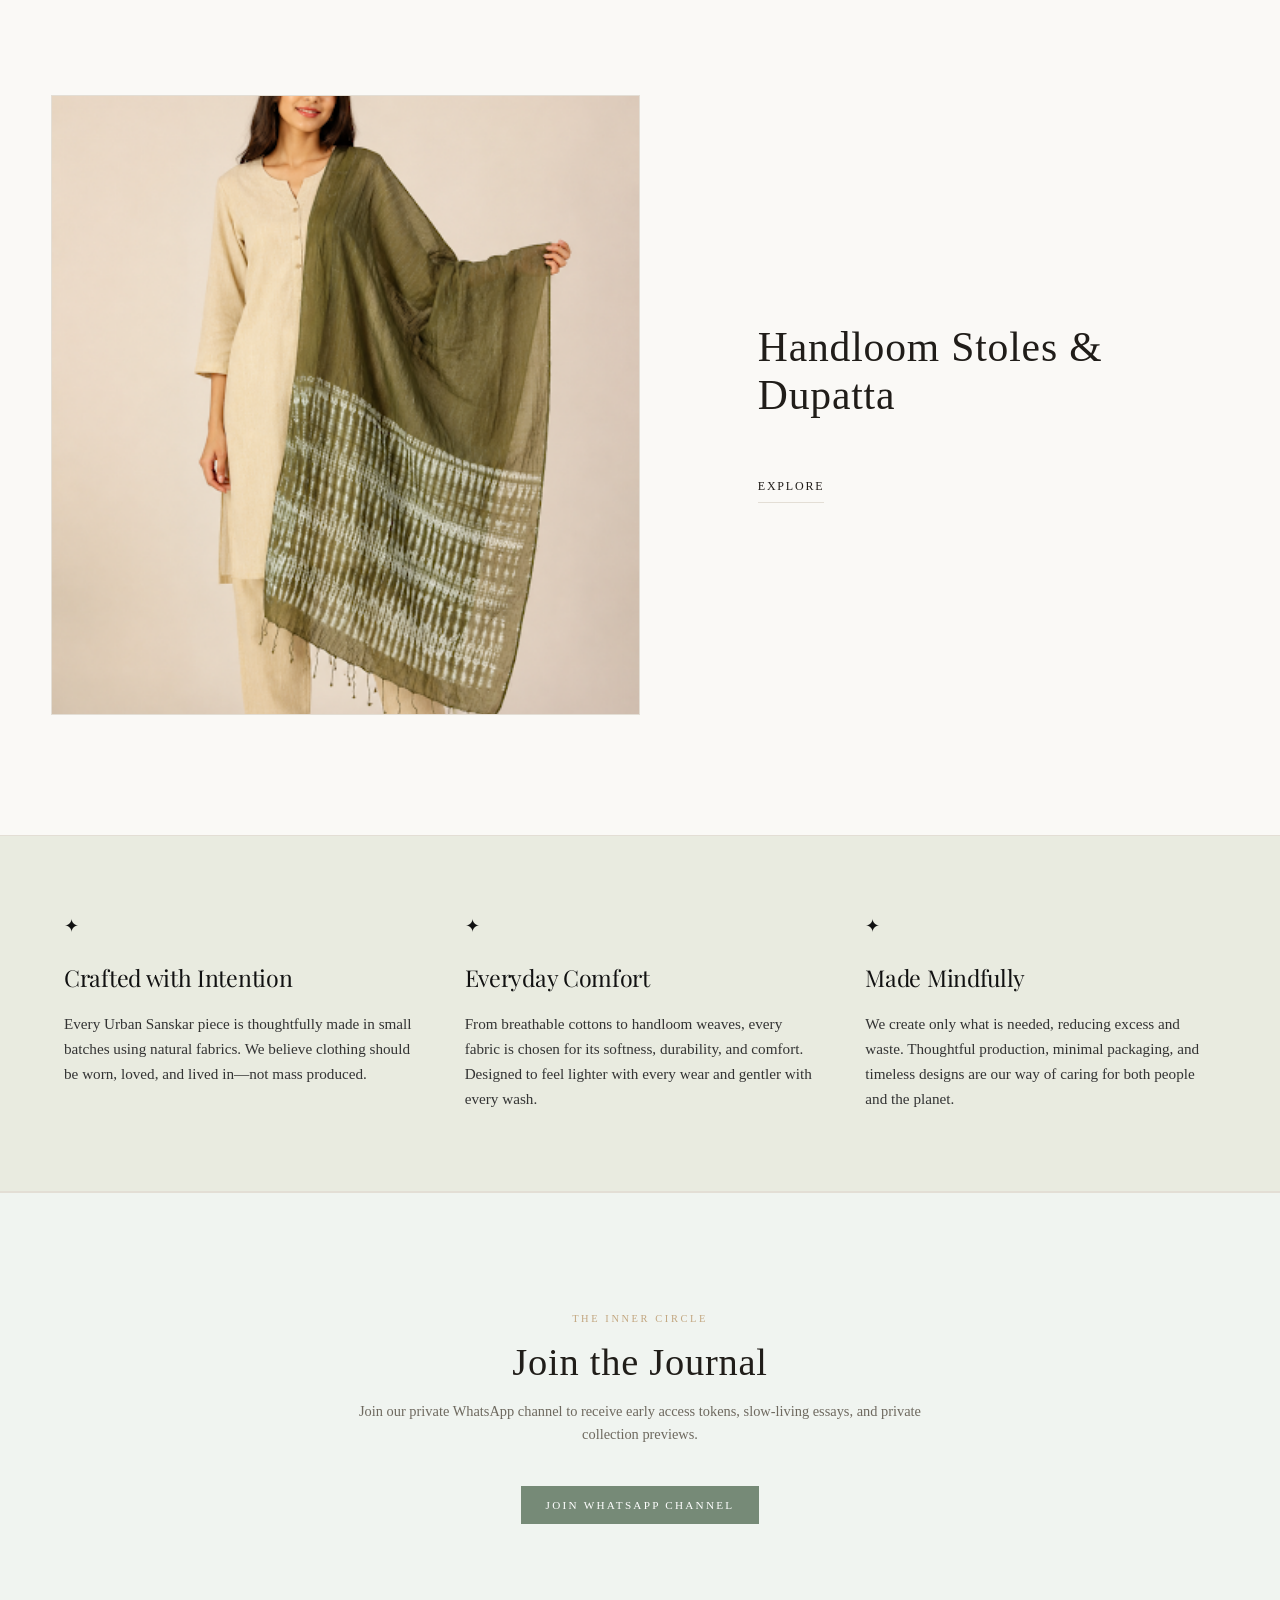
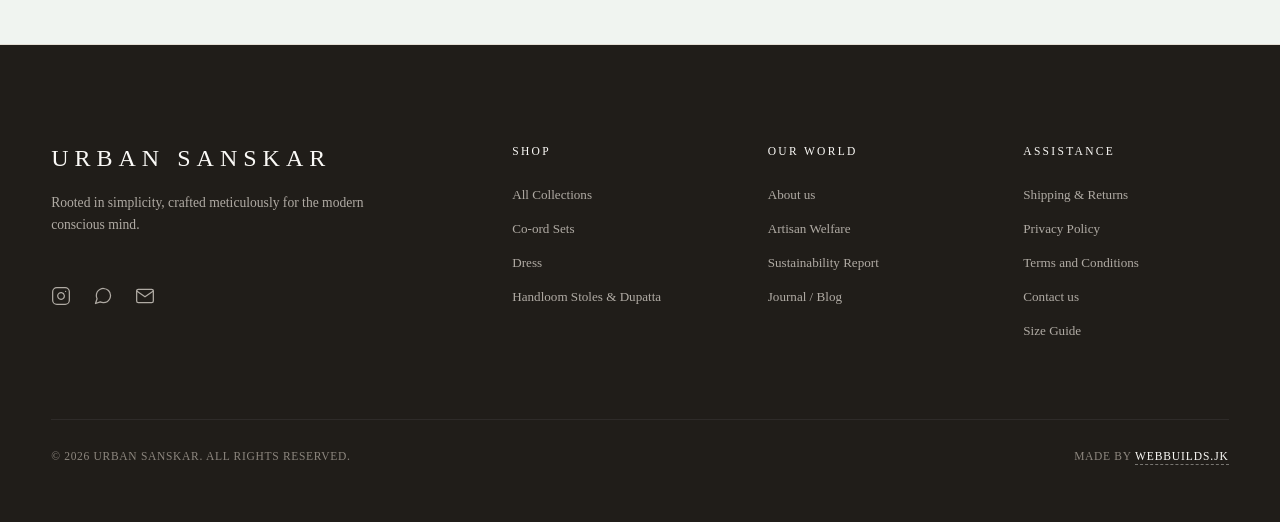
==== commit 9f4895a3: "Update print statement to say 'Goodbye World'" ====
--- a/index.html
+++ b/index.html
@@ -204,7 +204,7 @@
                 <span class="cat-count"></span>
                 <h3 class="cat-title">Dress</h3>
                 <p class="cat-description"></p>
-                <a href="collections.html?category=dress" class="cat-action-link-btn">View Essentials</a>
+                <a href="collections.html?category=dress" class="cat-action-link-btn">Explore</a>
             </div>
         </div>
 
@@ -216,7 +216,7 @@
                 <span class="cat-count"></span>
                 <h3 class="cat-title">Handloom Stoles & Dupatta</h3>
                 <p class="cat-description"></p>
-                <a href="collections.html?category=handloom-dupatta" class="cat-action-link-btn">Check fits</a>
+                <a href="collections.html?category=handloom-dupatta" class="cat-action-link-btn">Explore</a>
             </div>
         </div>
 
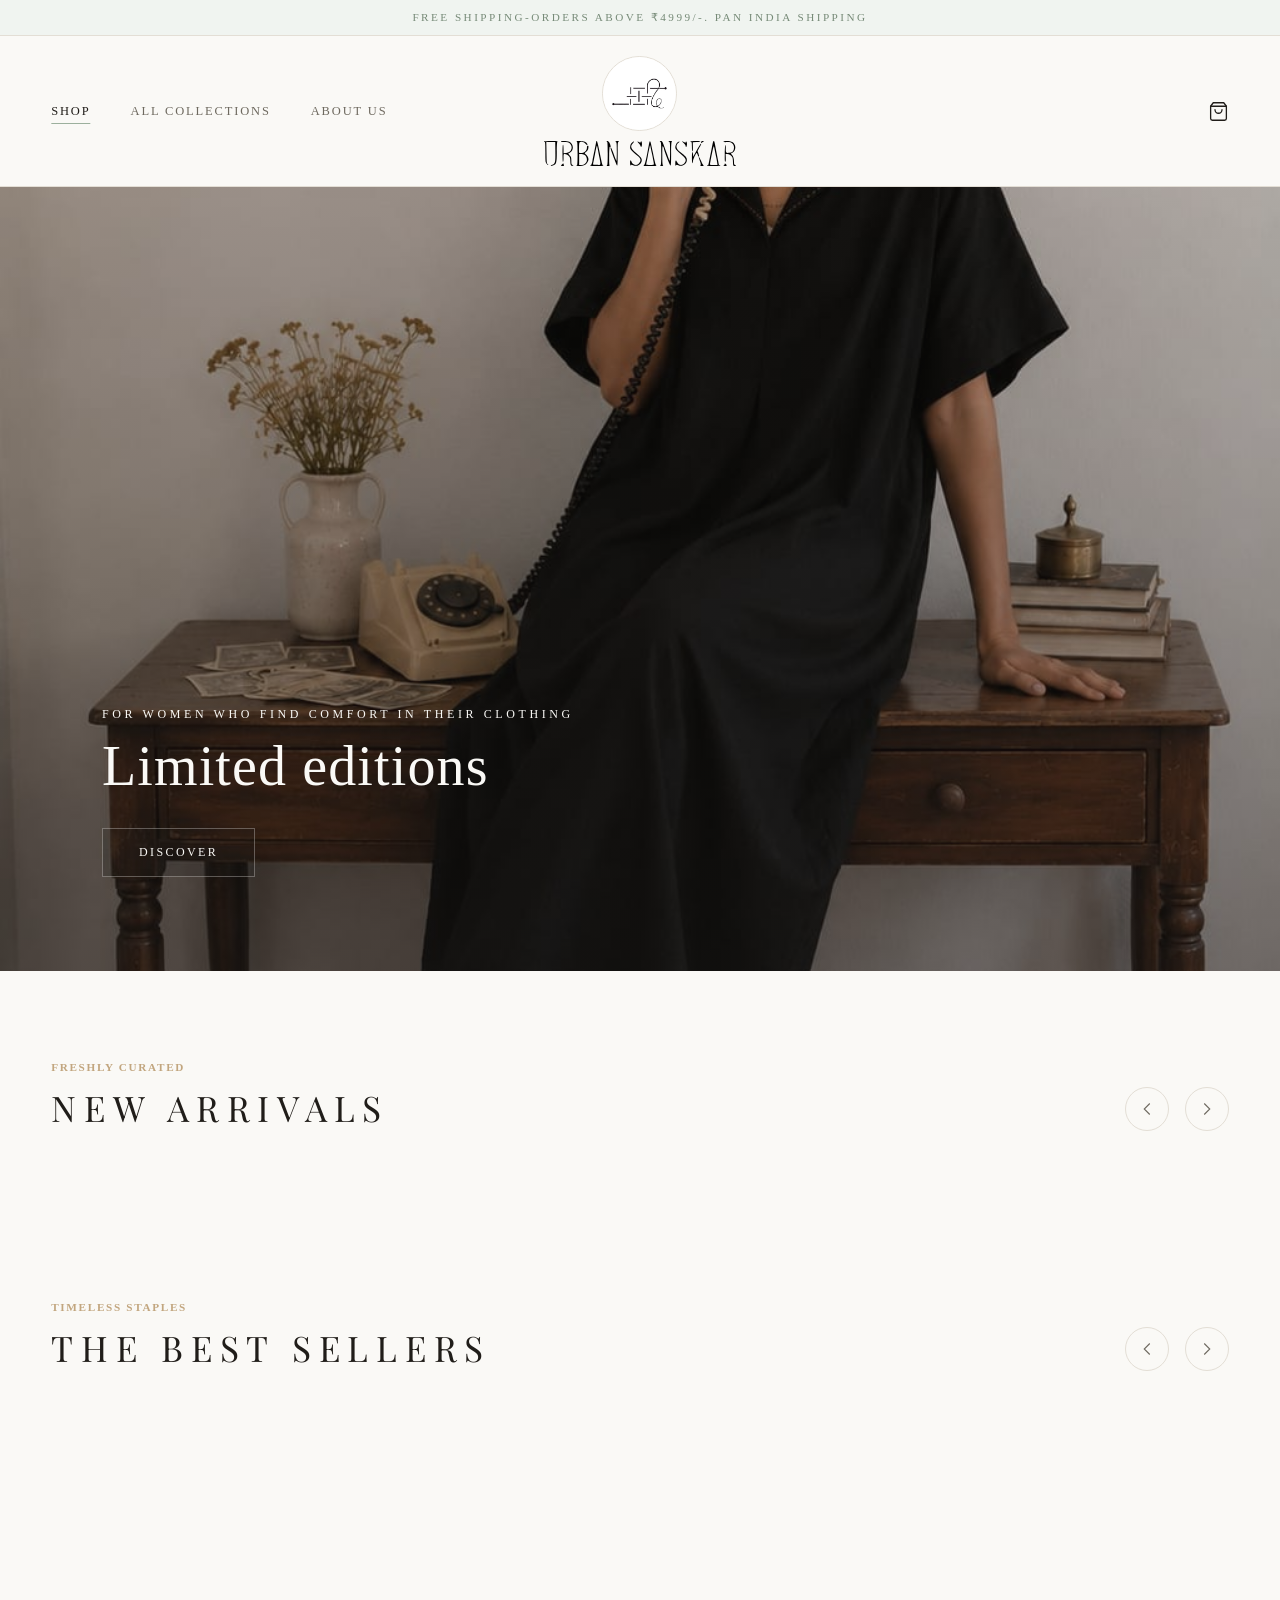
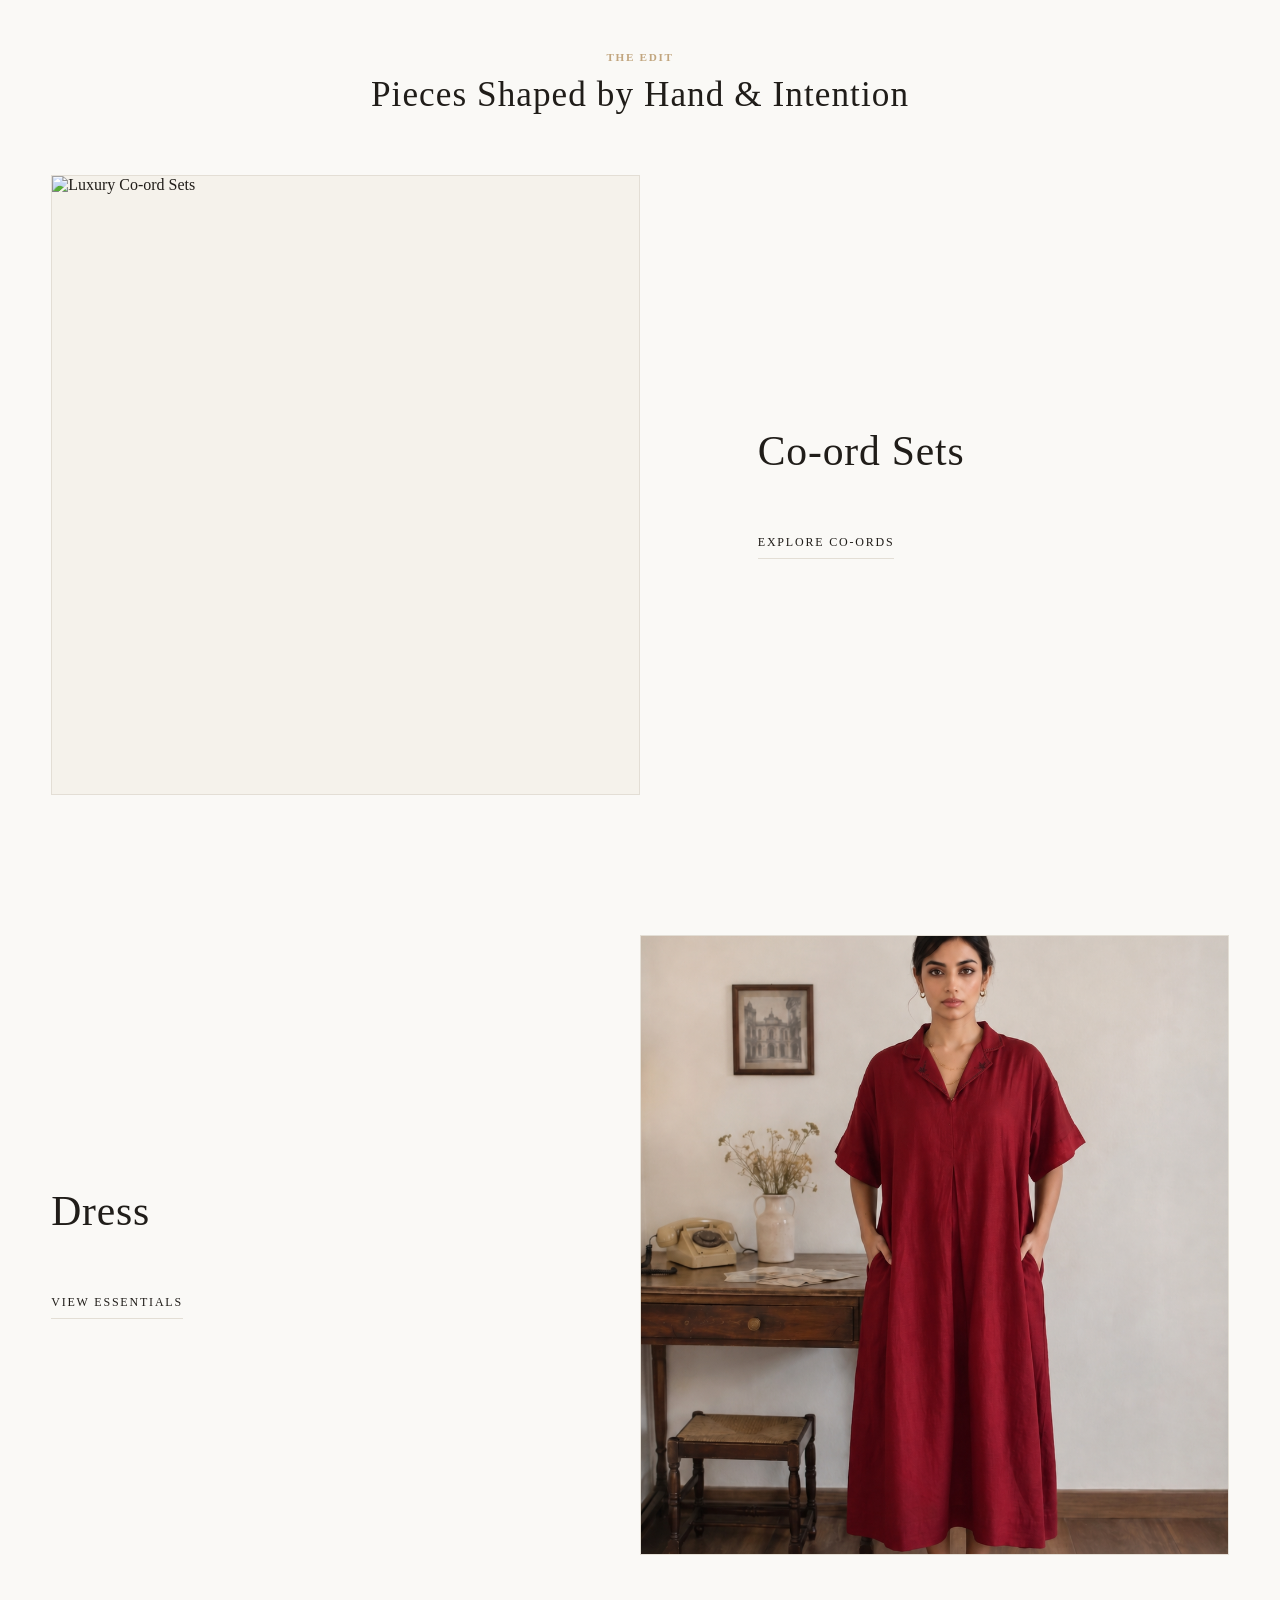
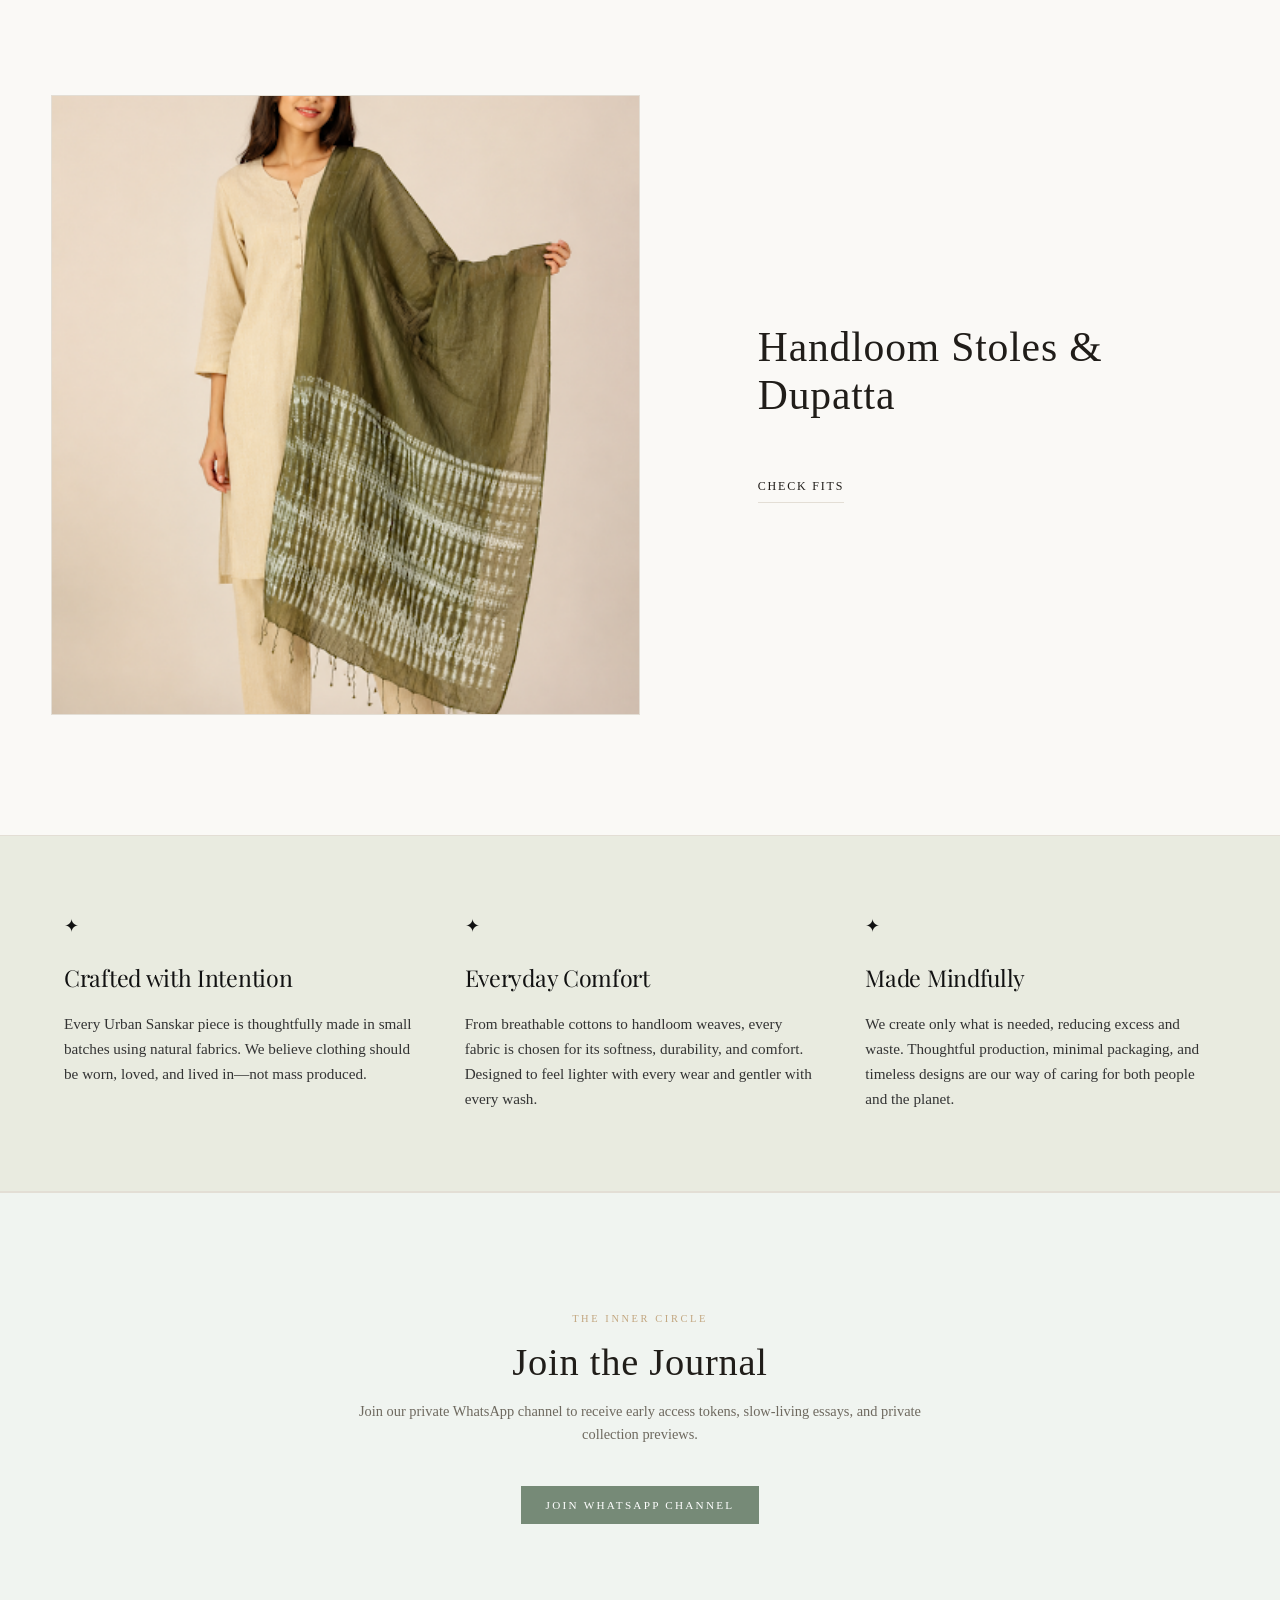
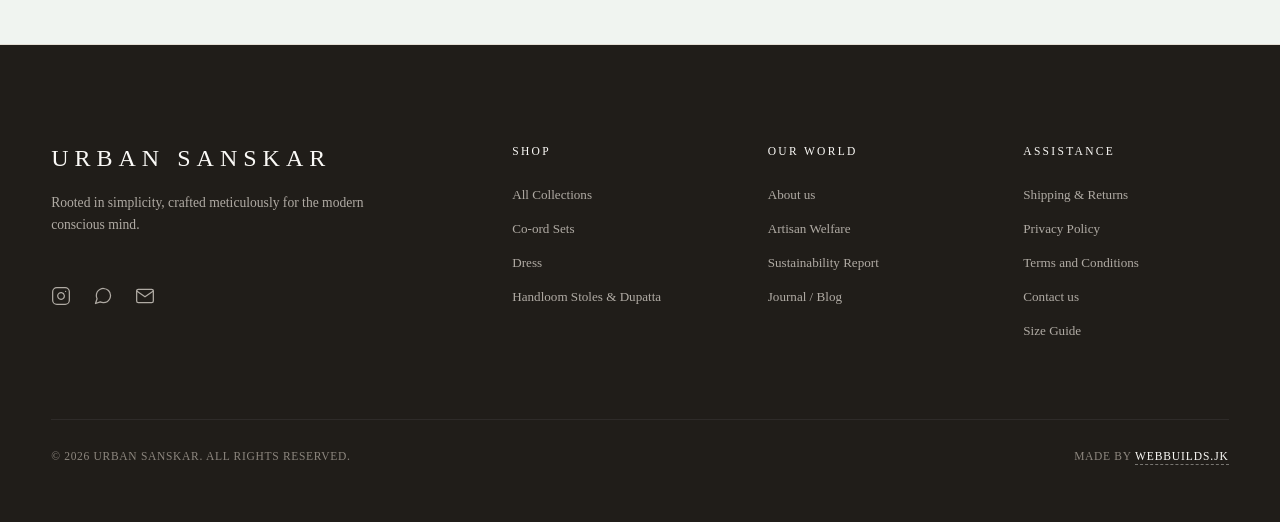
==== commit 94aa812d: "Update print statement from 'Hello' to 'Goodbye'" ====
--- a/index.html
+++ b/index.html
@@ -204,7 +204,7 @@
                 <span class="cat-count"></span>
                 <h3 class="cat-title">Dress</h3>
                 <p class="cat-description"></p>
-                <a href="collections.html?category=dress" class="cat-action-link-btn">Explore</a>
+                <a href="collections.html?category=dress" class="cat-action-link-btn">View Essentials</a>
             </div>
         </div>
 
@@ -216,7 +216,7 @@
                 <span class="cat-count"></span>
                 <h3 class="cat-title">Handloom Stoles & Dupatta</h3>
                 <p class="cat-description"></p>
-                <a href="collections.html?category=handloom-dupatta" class="cat-action-link-btn">Explore</a>
+                <a href="collections.html?category=handloom-dupatta" class="cat-action-link-btn">Check fits</a>
             </div>
         </div>
 
@@ -265,7 +265,10 @@
                 and private collection previews.</p>
 
             <div class="newsletter-action-box">
-               
+                <!-- <a href="YOUR_WHATSAPP_CHANNEL_LINK" target="_blank" class="news-submit-btn"
+                    style="text-decoration: none; display: inline-block; text-align: center;">
+                    Join WhatsApp Channel
+                </a> -->
                 <a href="https://whatsapp.com/channel/0029Vb8eUye4Y9lucPVgOz1B"
                     target="_blank" class="news-submit-btn"
                     style="text-decoration: none; display: inline-block; text-align: center;">
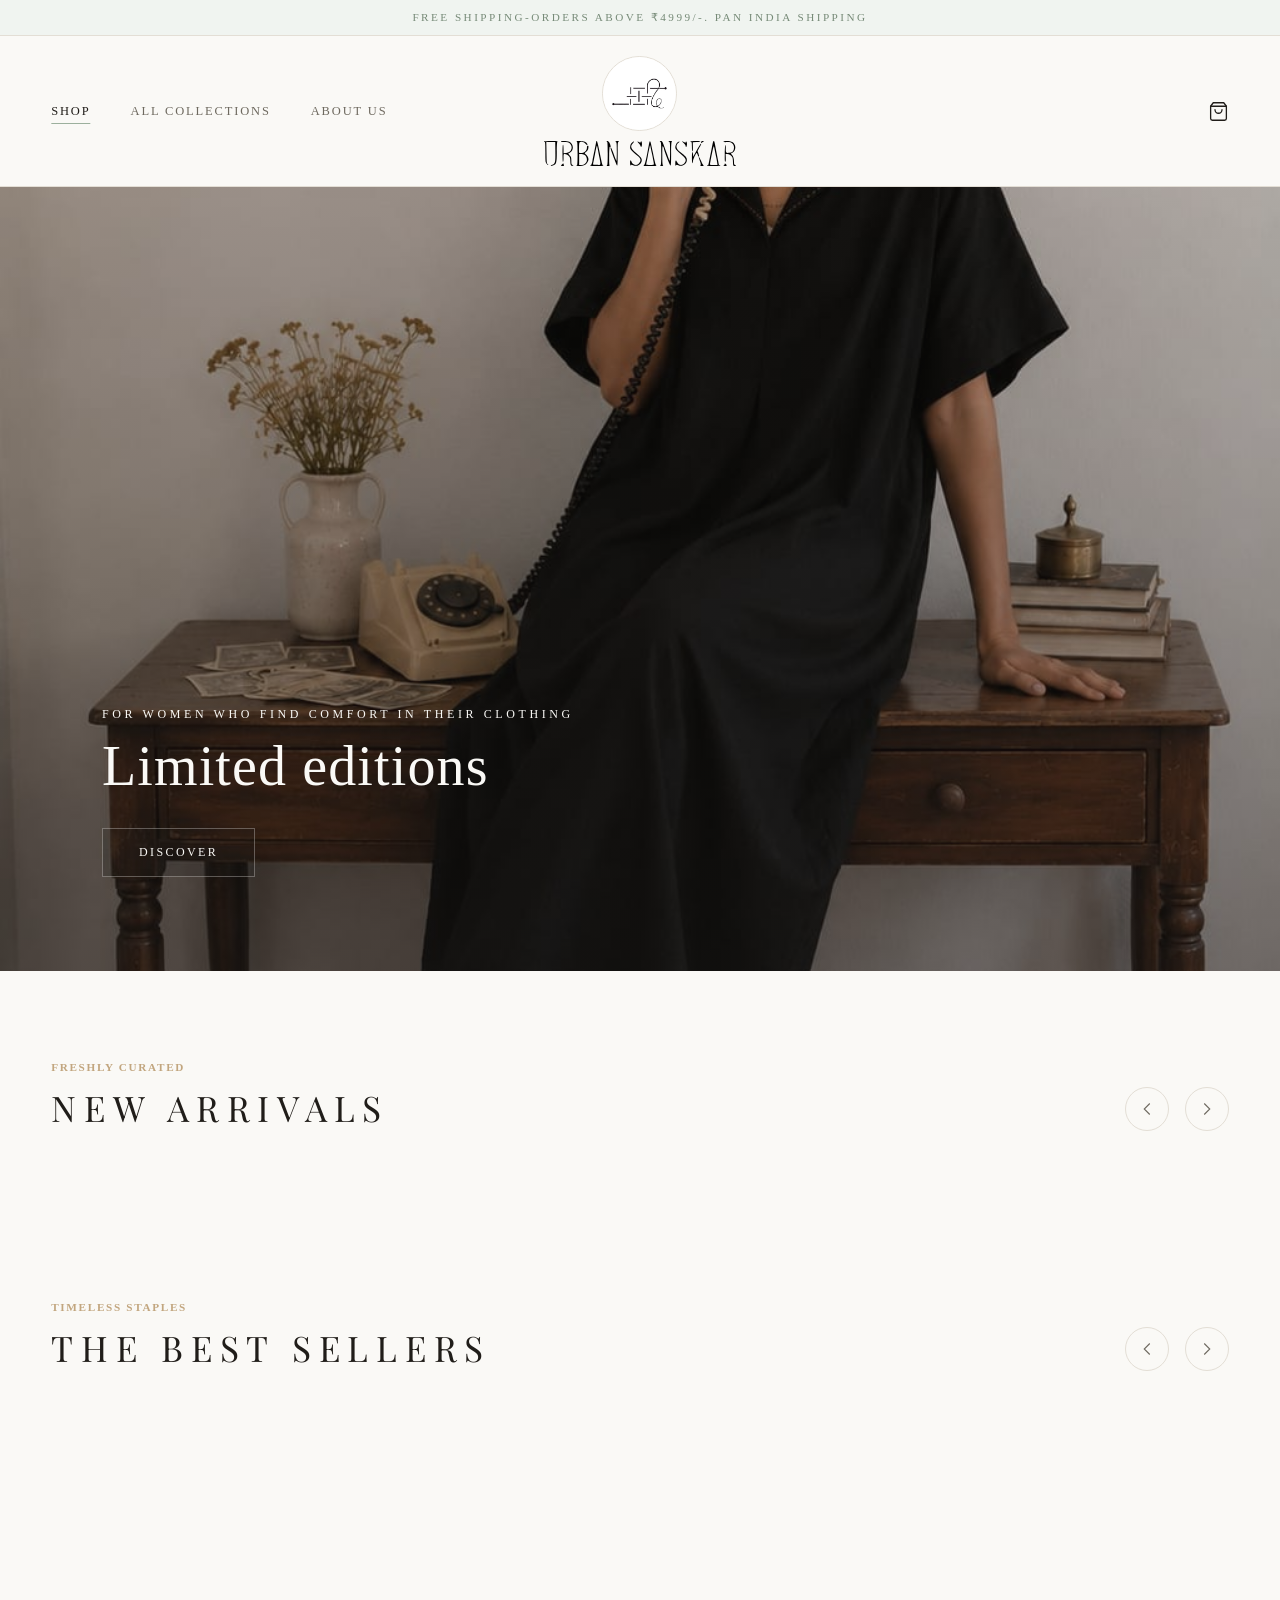
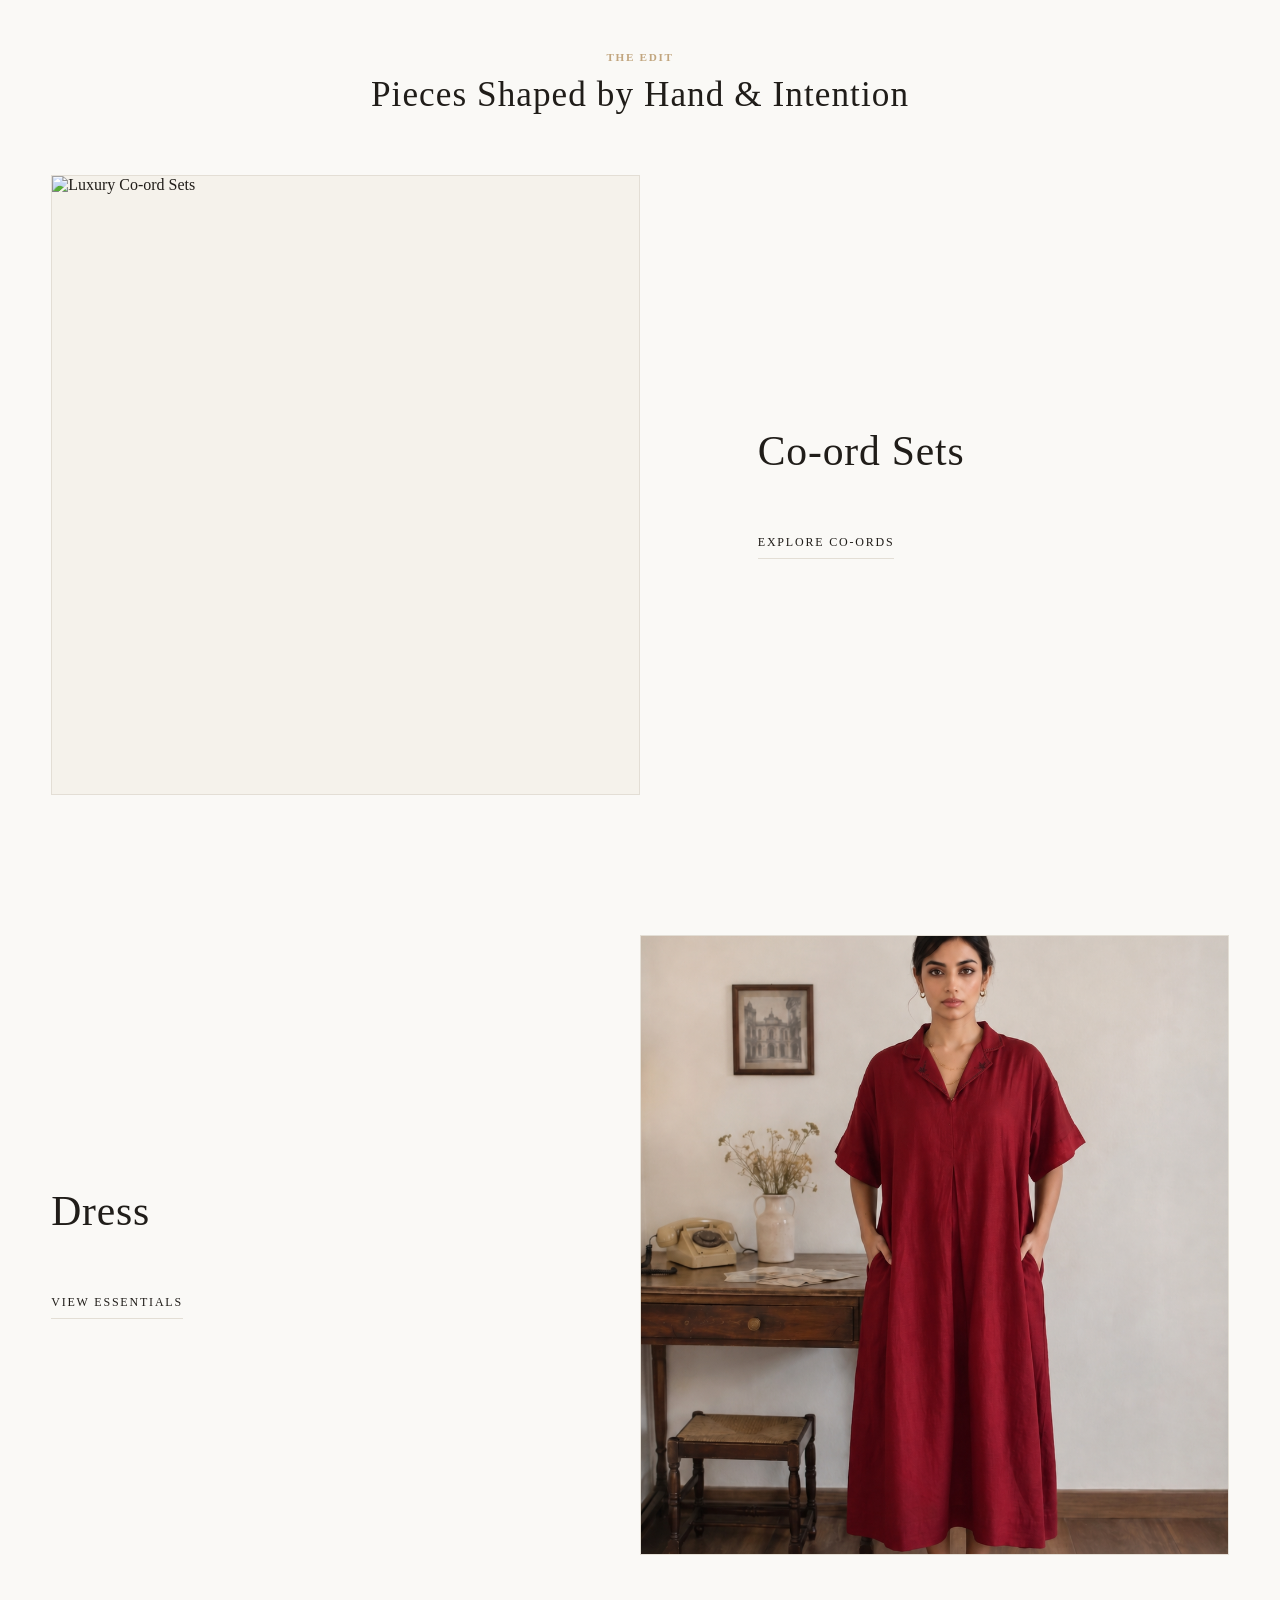
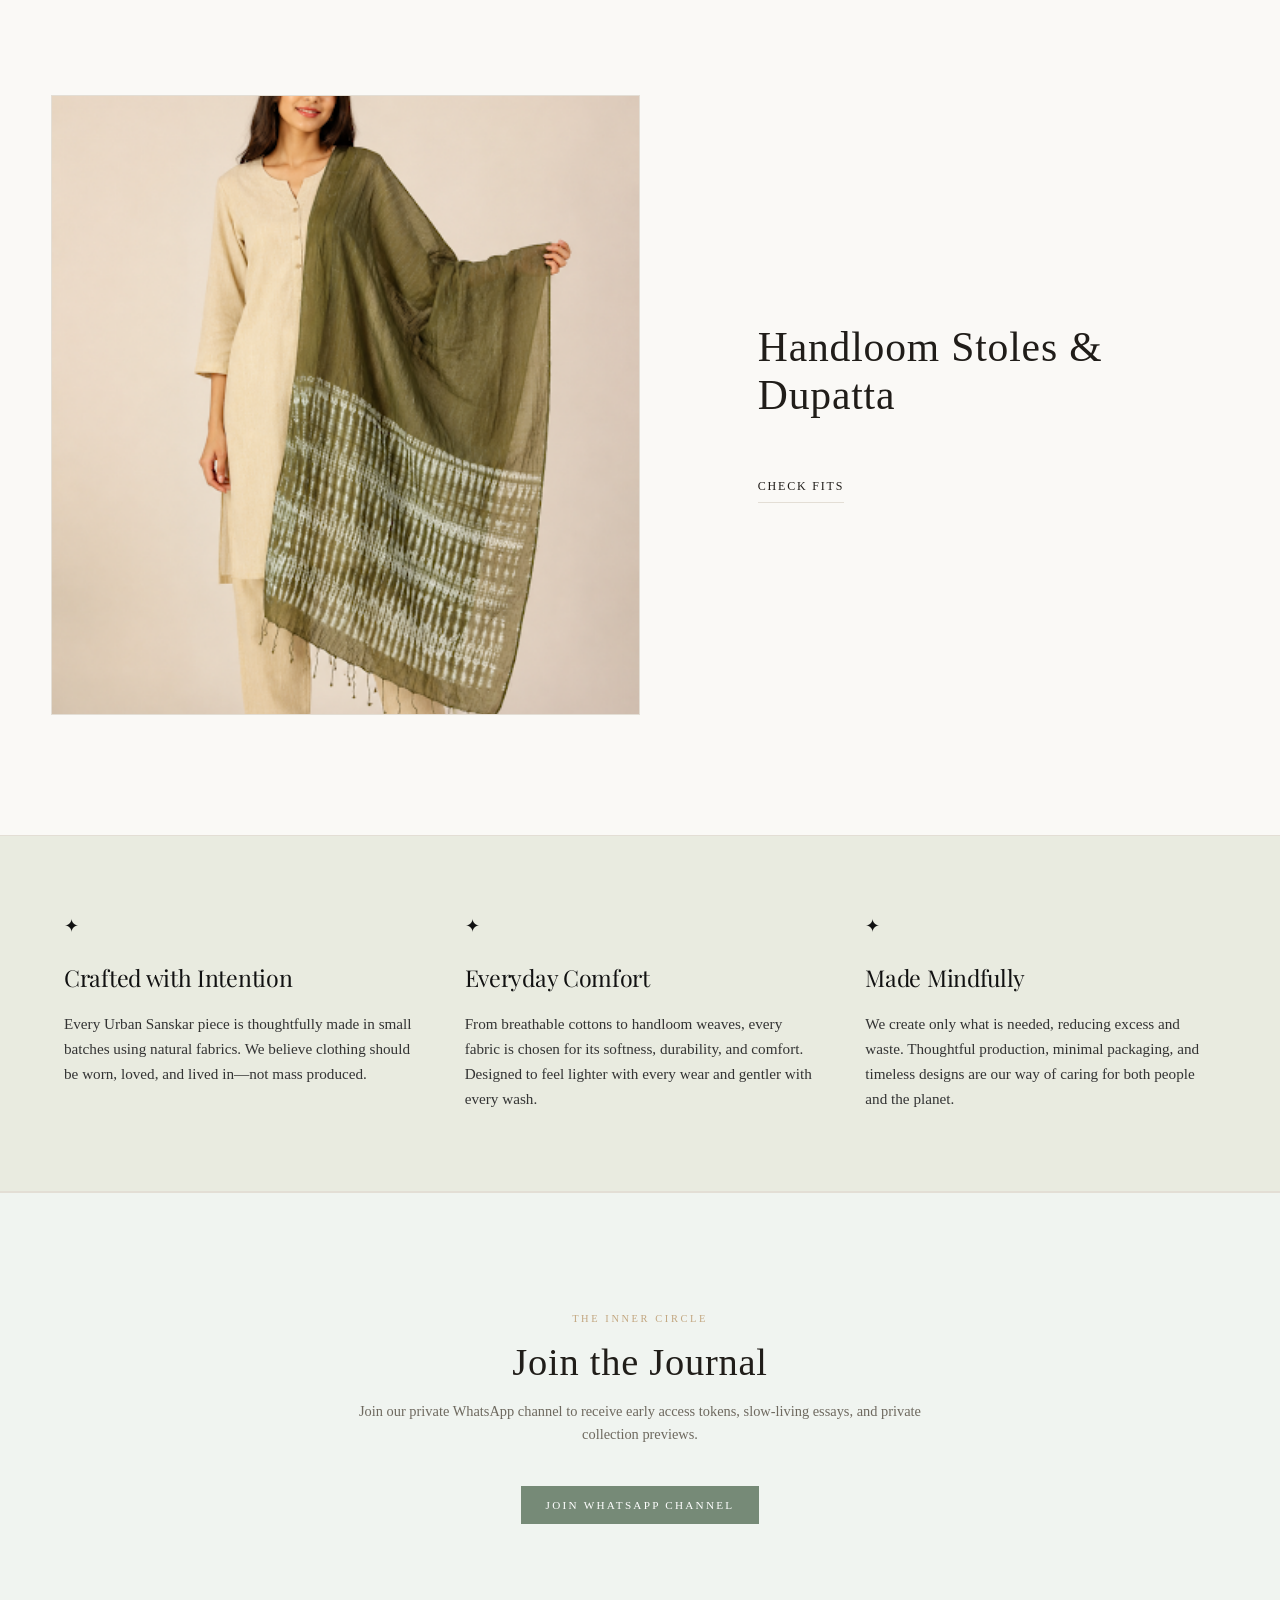
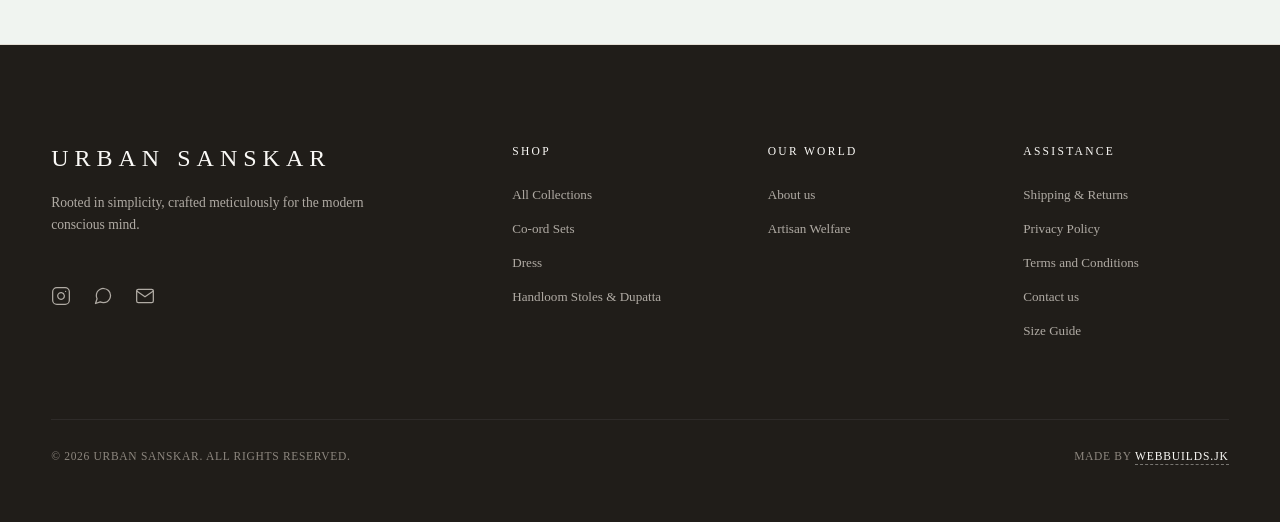
==== commit c1d3b558: "Update print statement from 'Hello' to 'Goodbye'" ====
--- a/index.html
+++ b/index.html
@@ -333,8 +333,8 @@
                 <ul class="footer-links-list">
                     <li><a href="about.html">About us</a></li>
                     <li><a href="our-world.html#artisans">Artisan Welfare</a></li>
-                    <li><a href="our-world.html#sustainability">Sustainability Report</a></li>
-                    <li><a href="our-world.html#journal">Journal / Blog</a></li>
+                    <!-- <li><a href="our-world.html#sustainability">Sustainability Report</a></li>
+                    <li><a href="our-world.html#journal">Journal / Blog</a></li> -->
                 </ul>
             </div>
 
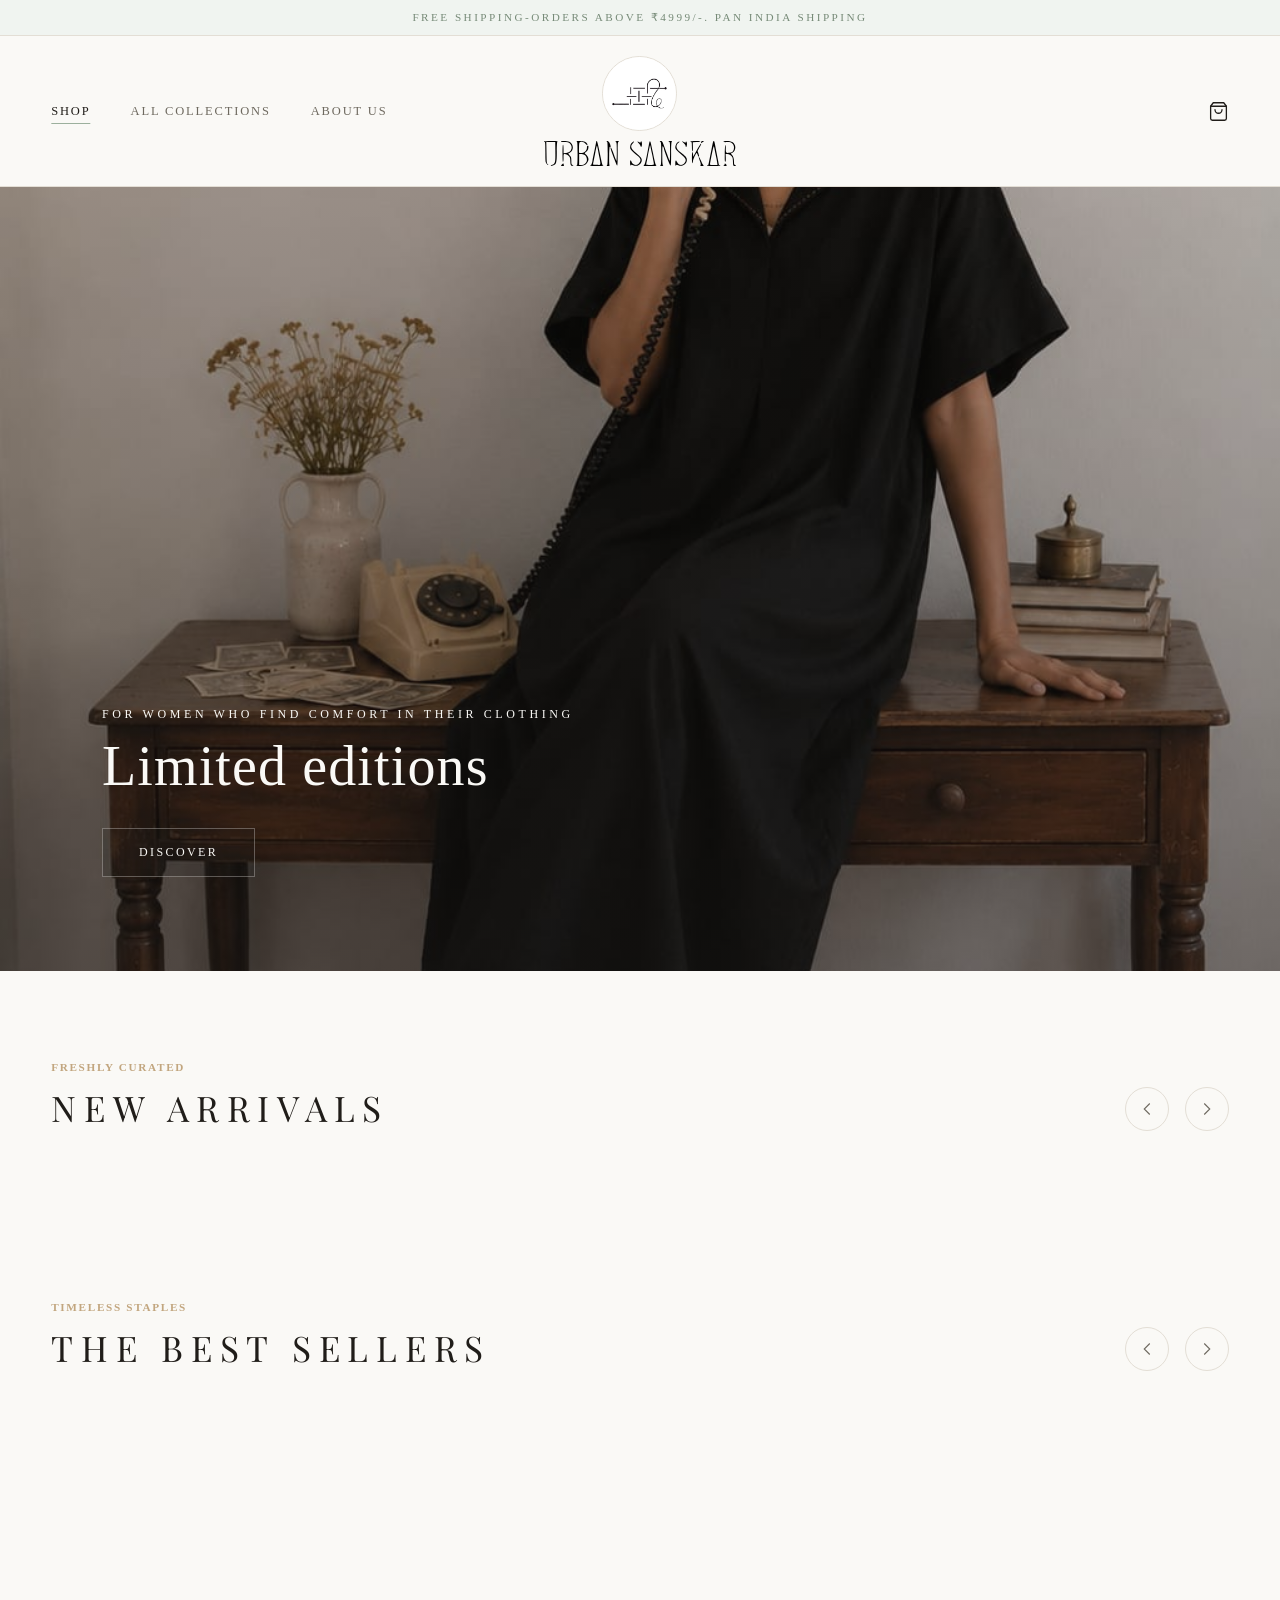
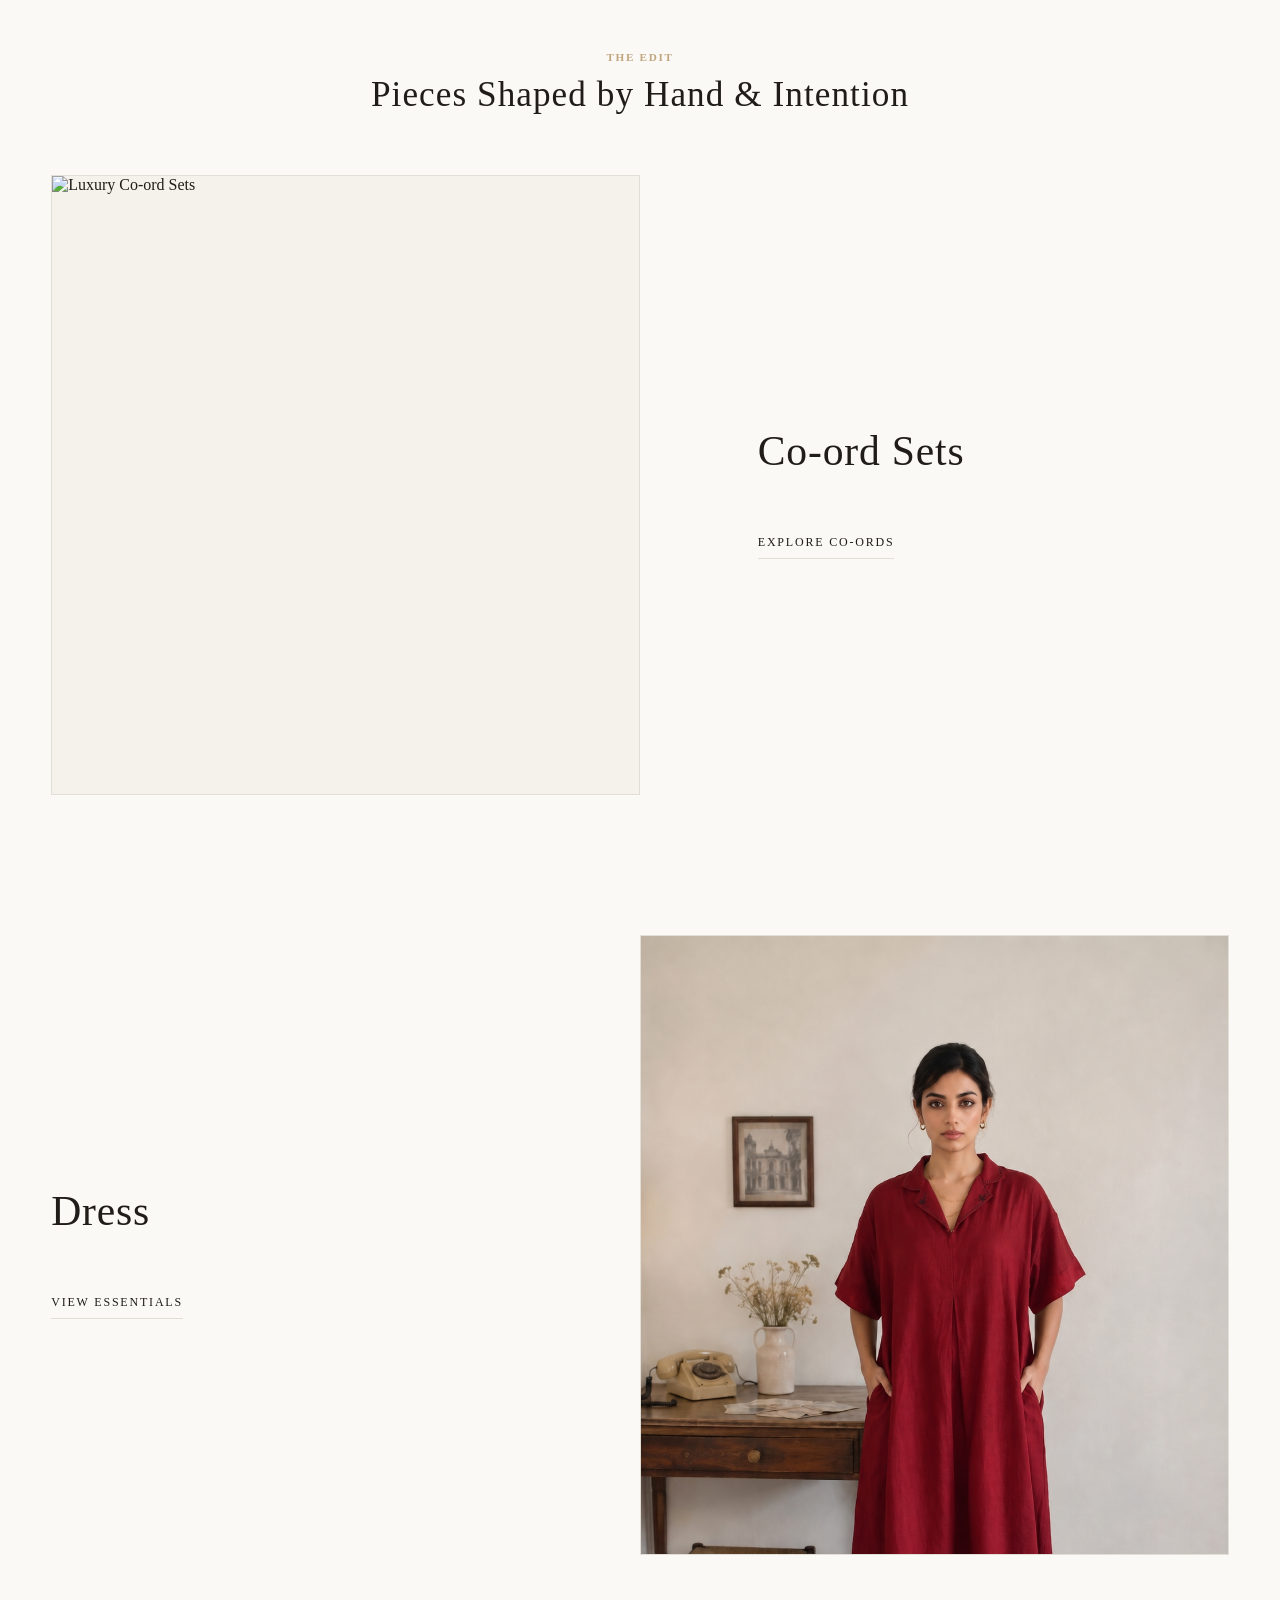
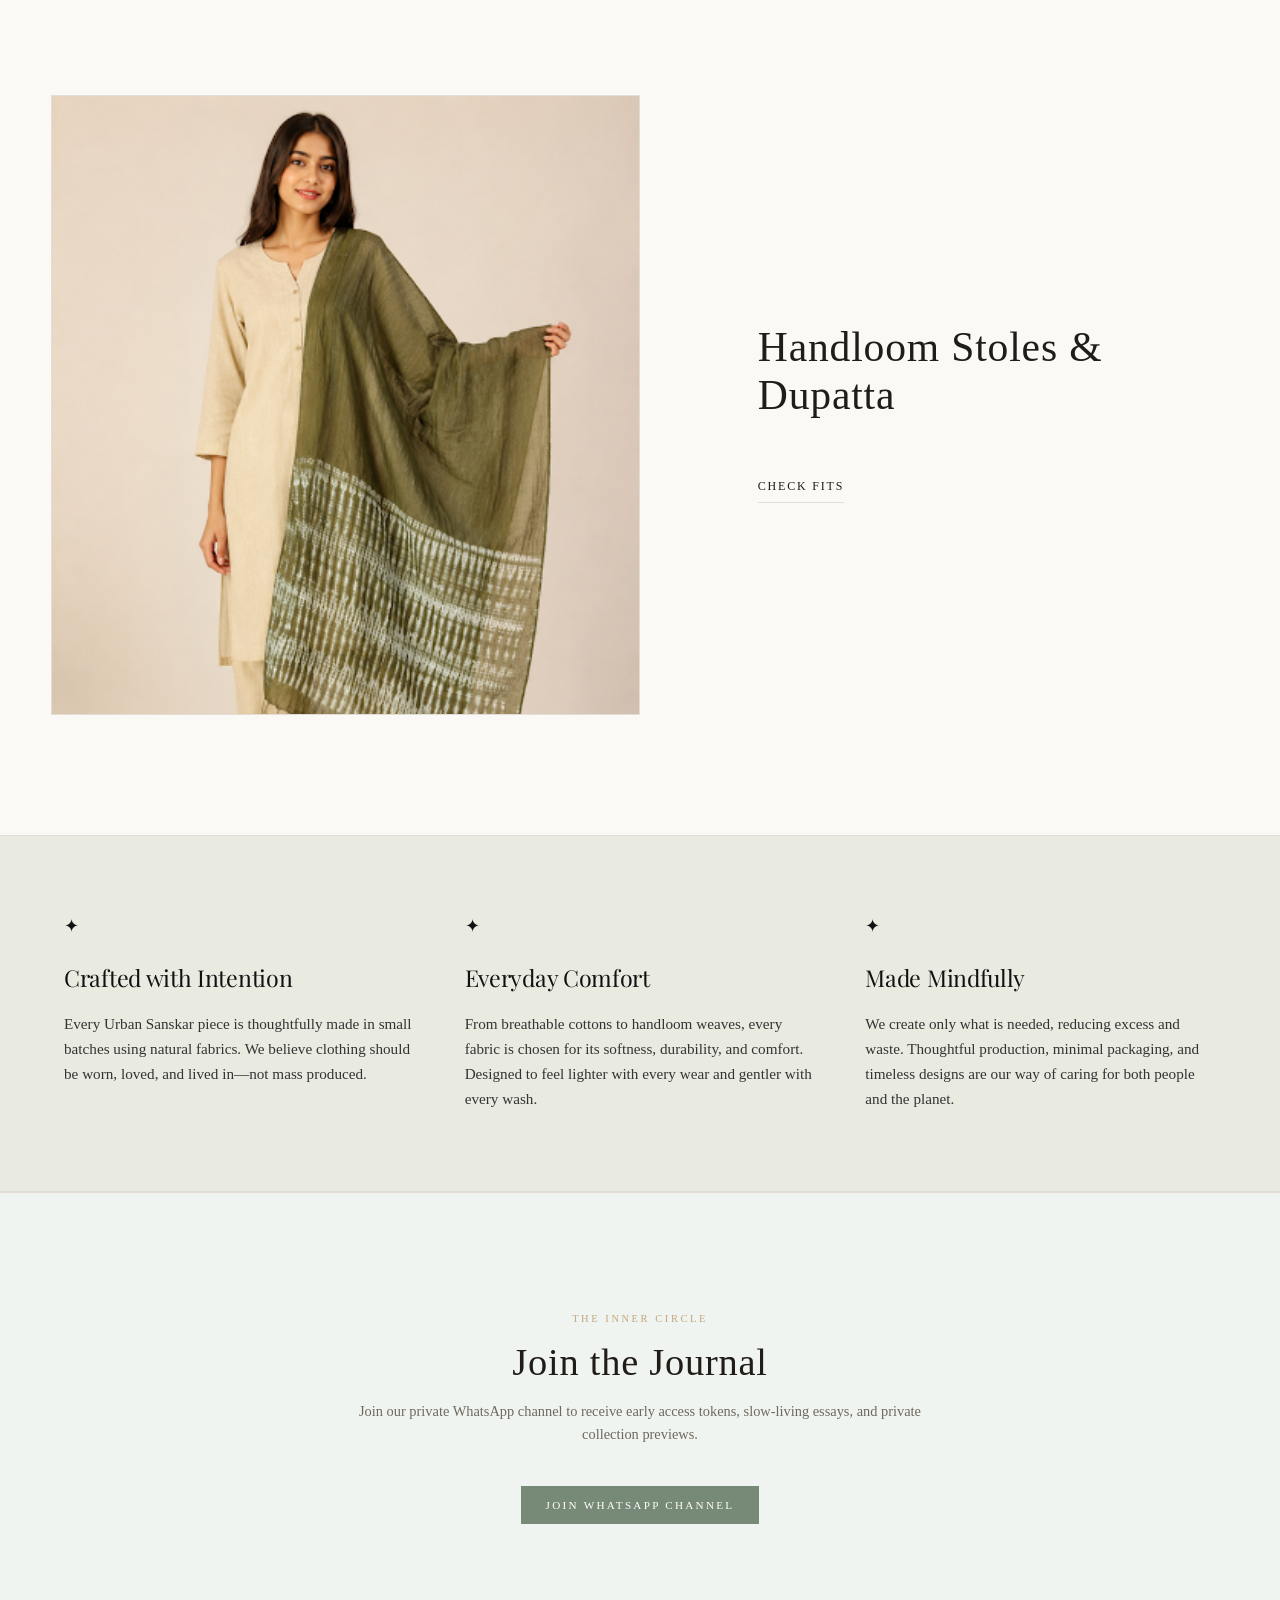
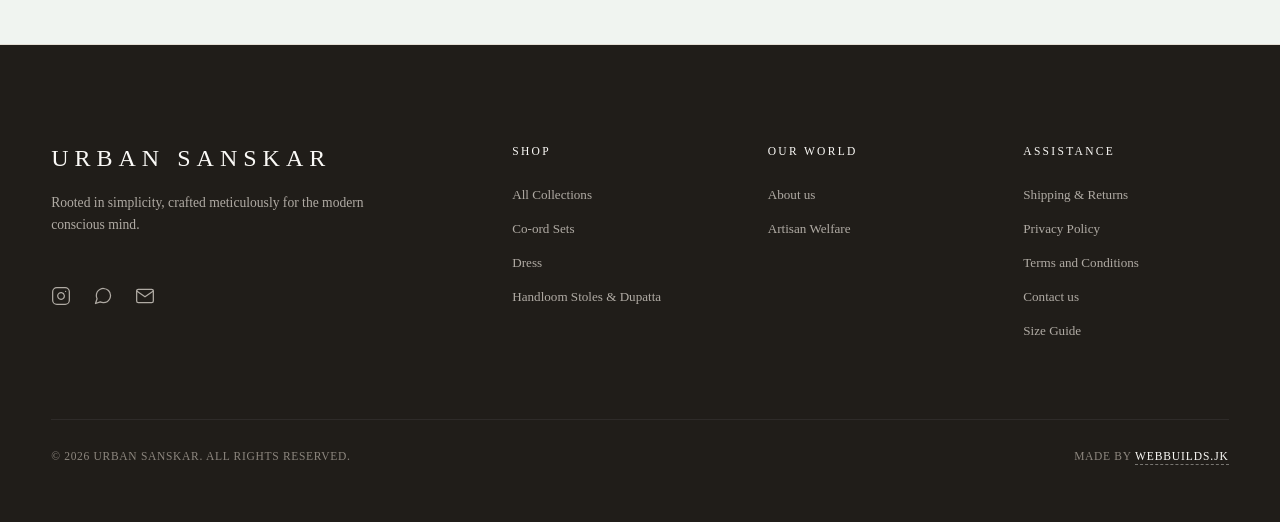
==== commit 65df64c4: "Update print statement from 'Hello' to 'Goodbye'" ====
--- a/index.html
+++ b/index.html
@@ -4,6 +4,7 @@
 <head>
     <meta charset="UTF-8">
     <meta name="viewport" content="width=device-width, initial-scale=1.0">
+    <meta name="google-site-verification" content="_RPR9_tQ-dth4oetYLoidFEeqBD10ccE8Luh4dbRcic" />
     <title>Urban Sanskar | Handcrafted Luxury</title>
     <!-- Premium Google Fonts -->
     <link
--- a/style.css
+++ b/style.css
@@ -3329,3 +3329,24 @@
     border-color: var(--accent-dark);
 }
 
+/* ==========================================
+   MODEL FACE FOCUS (ONLY HOME & COLLECTION GRID)
+   ========================================== */
+.product-card img,
+.product-item img,
+.collection-grid img,
+.products-grid img,
+.grid-item img {
+    object-fit: cover !important;
+    object-position: top center !important;
+}
+
+/* ==========================================
+   EDITORIAL CATEGORY IMAGES - DESKTOP FACE FOCUS FIX
+   ========================================== */
+@media (min-width: 768px) {
+    .editorial-categories-container .cat-display-img {
+        object-fit: cover !important;
+        object-position: top center !important;
+    }
+}
